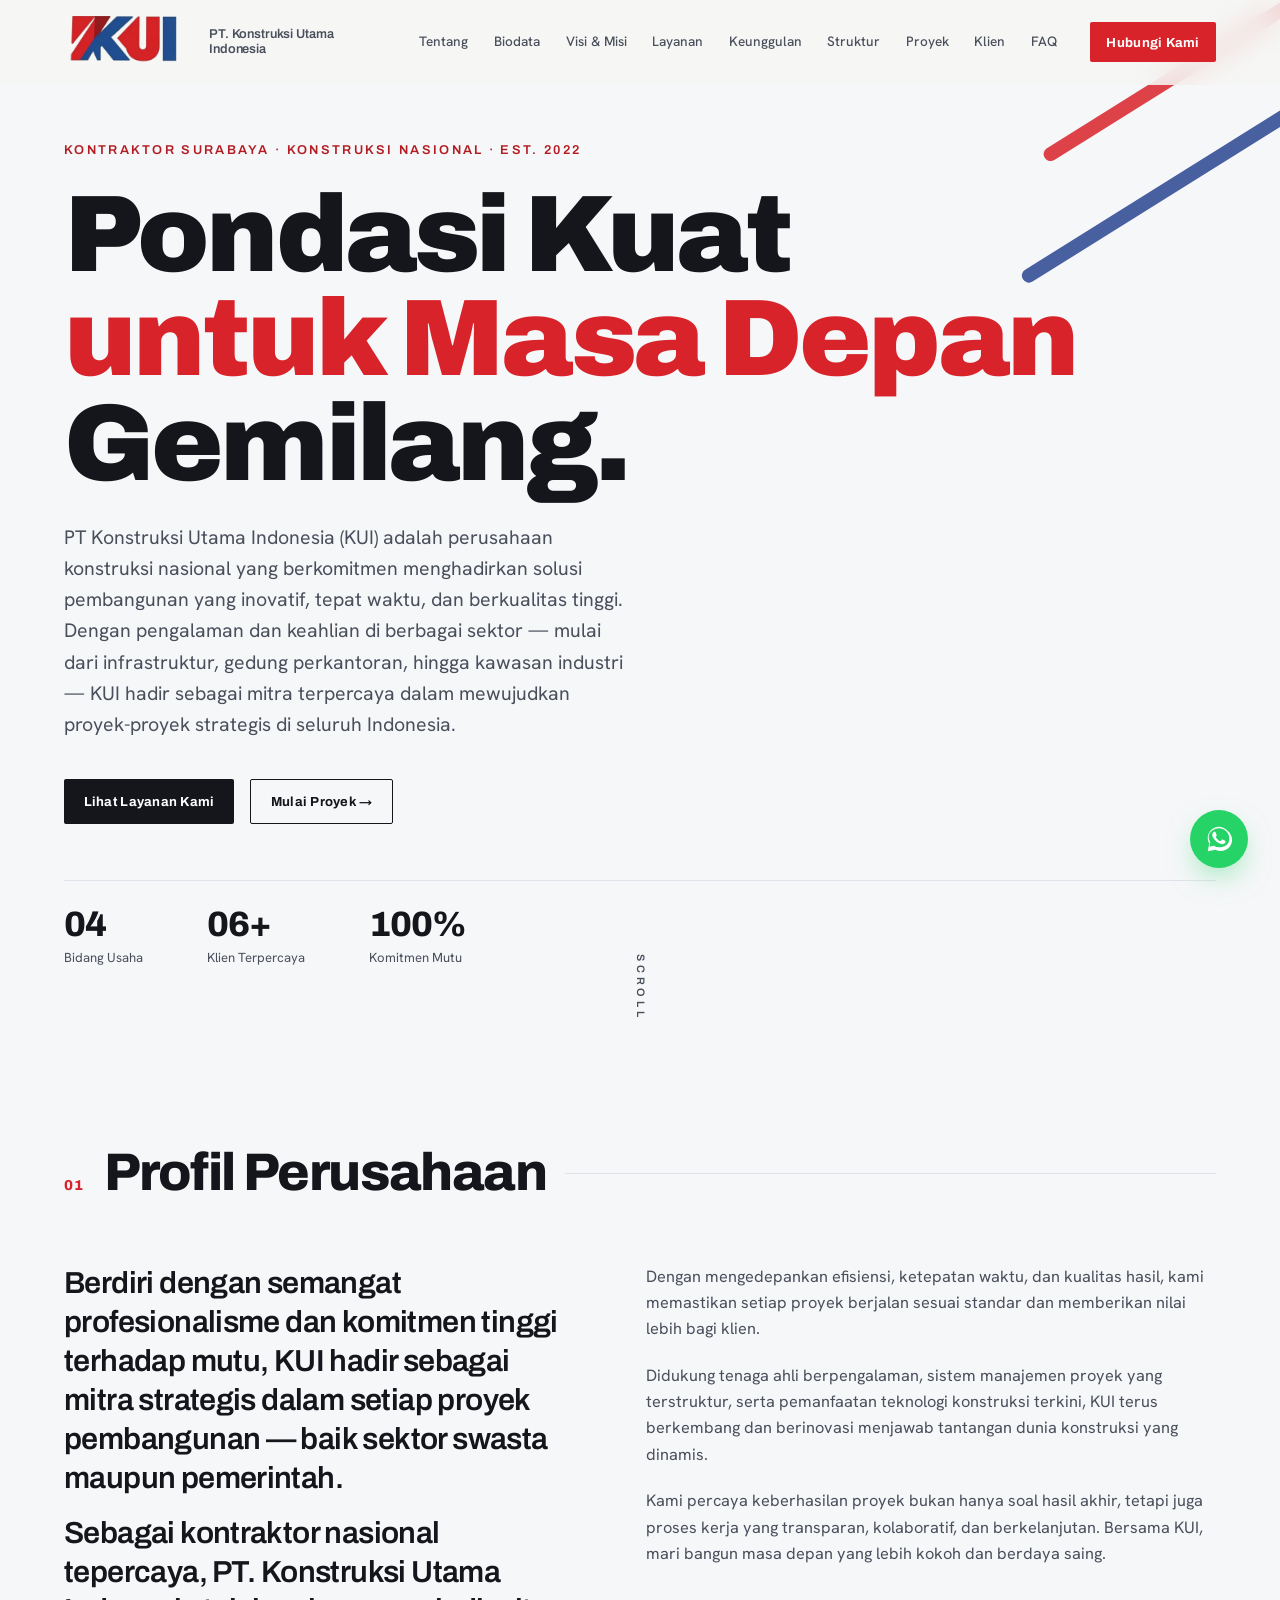
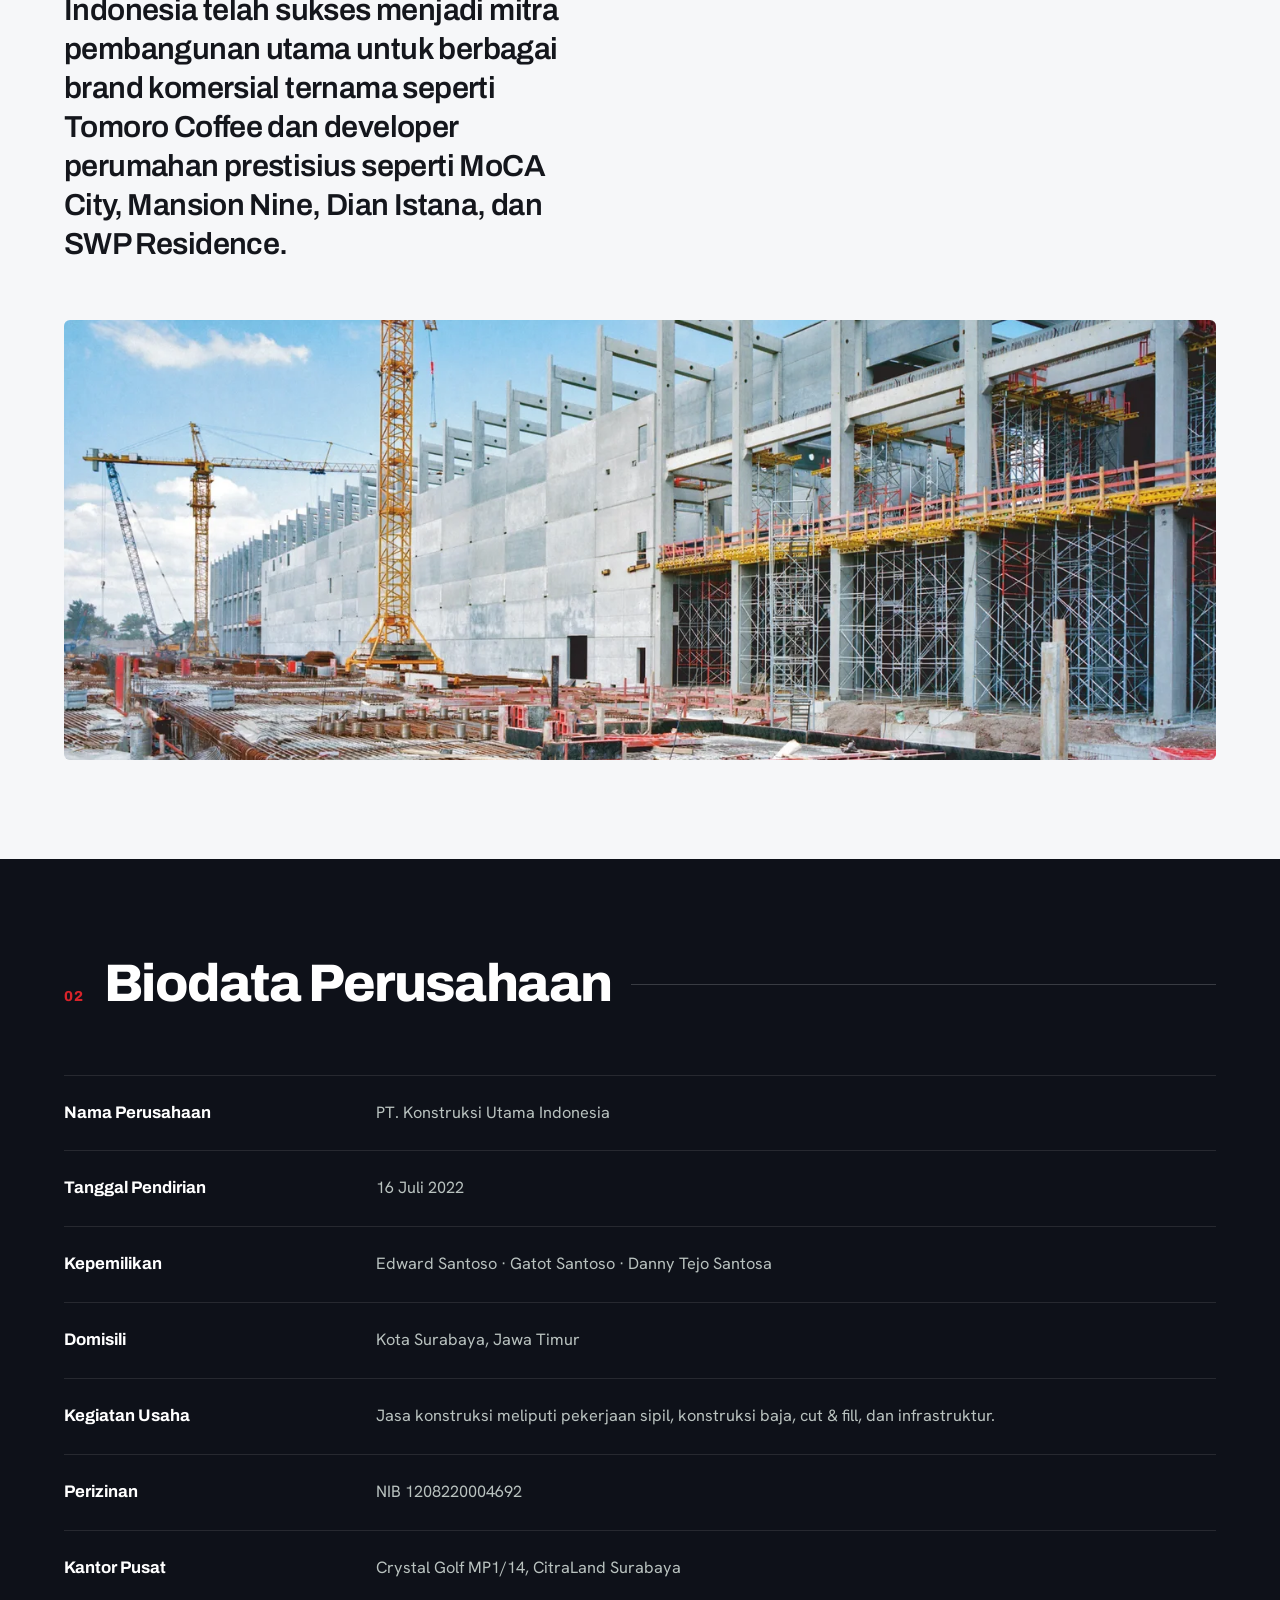
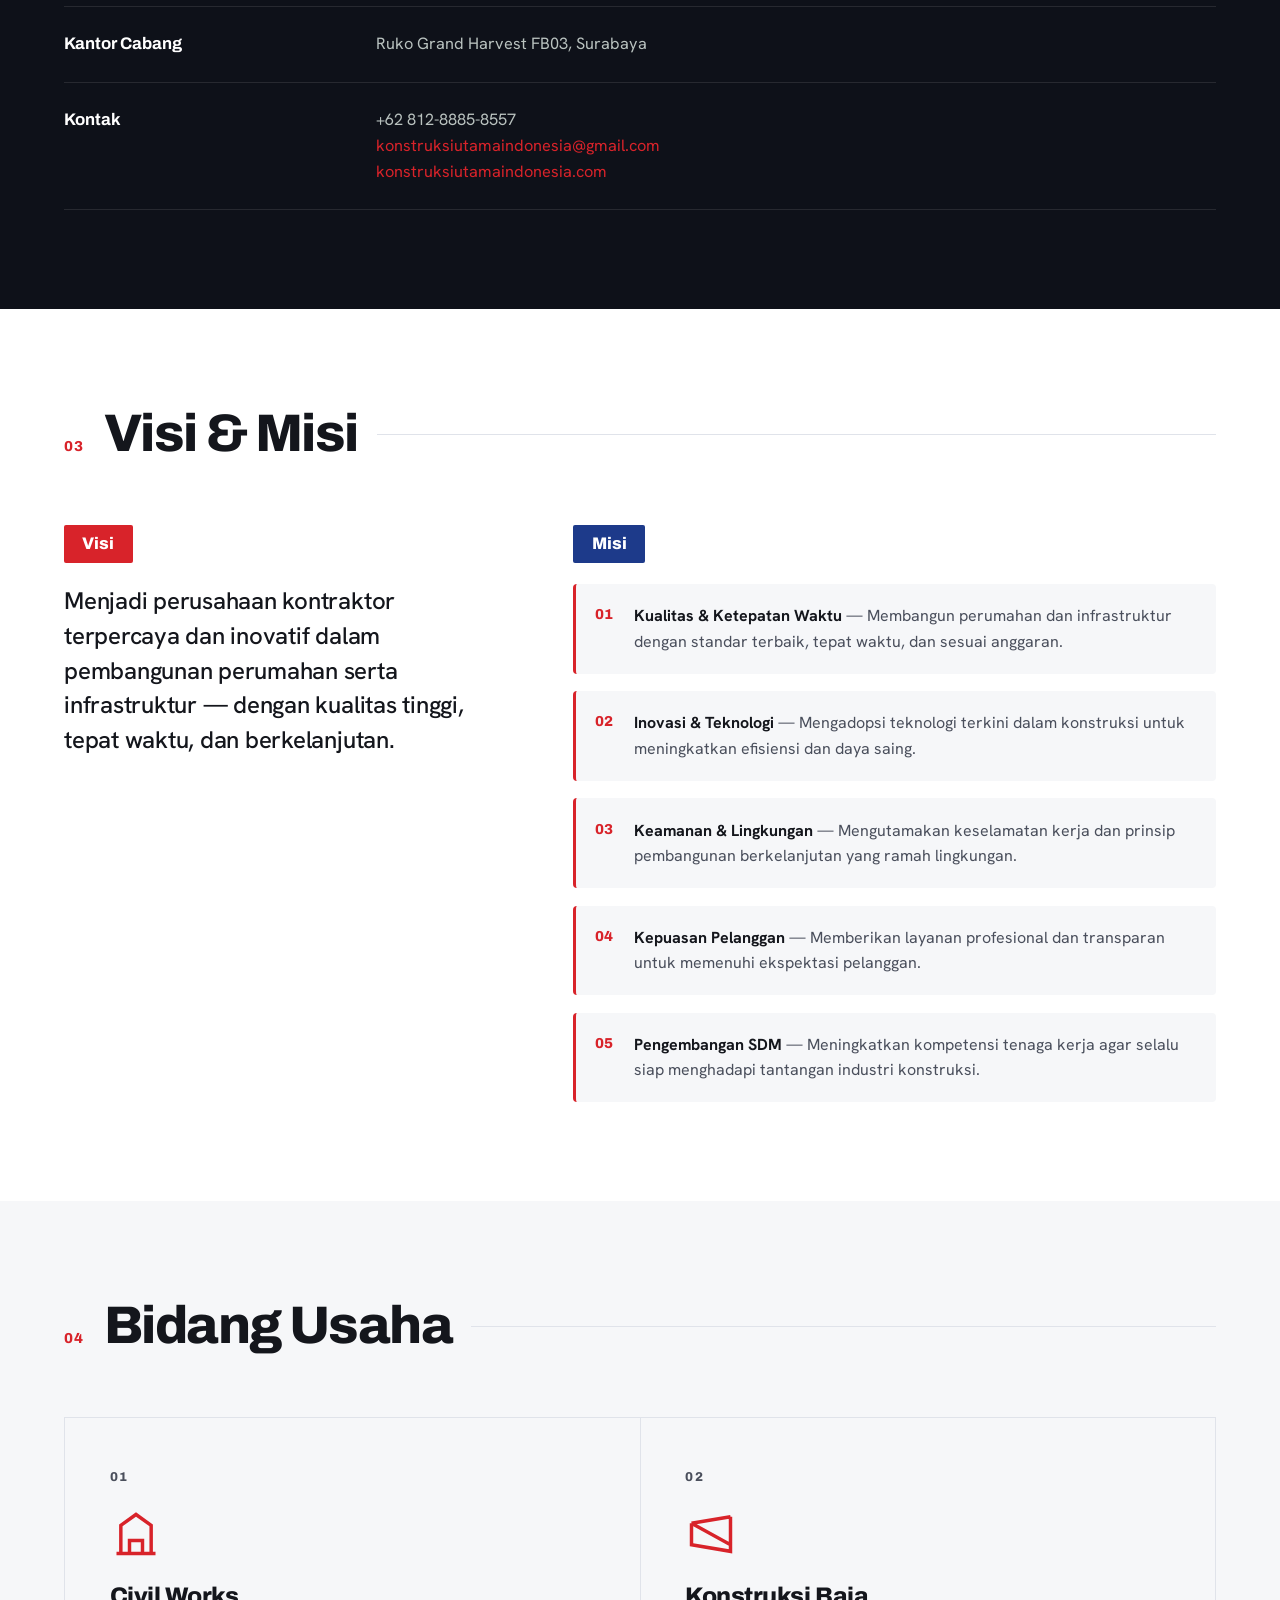
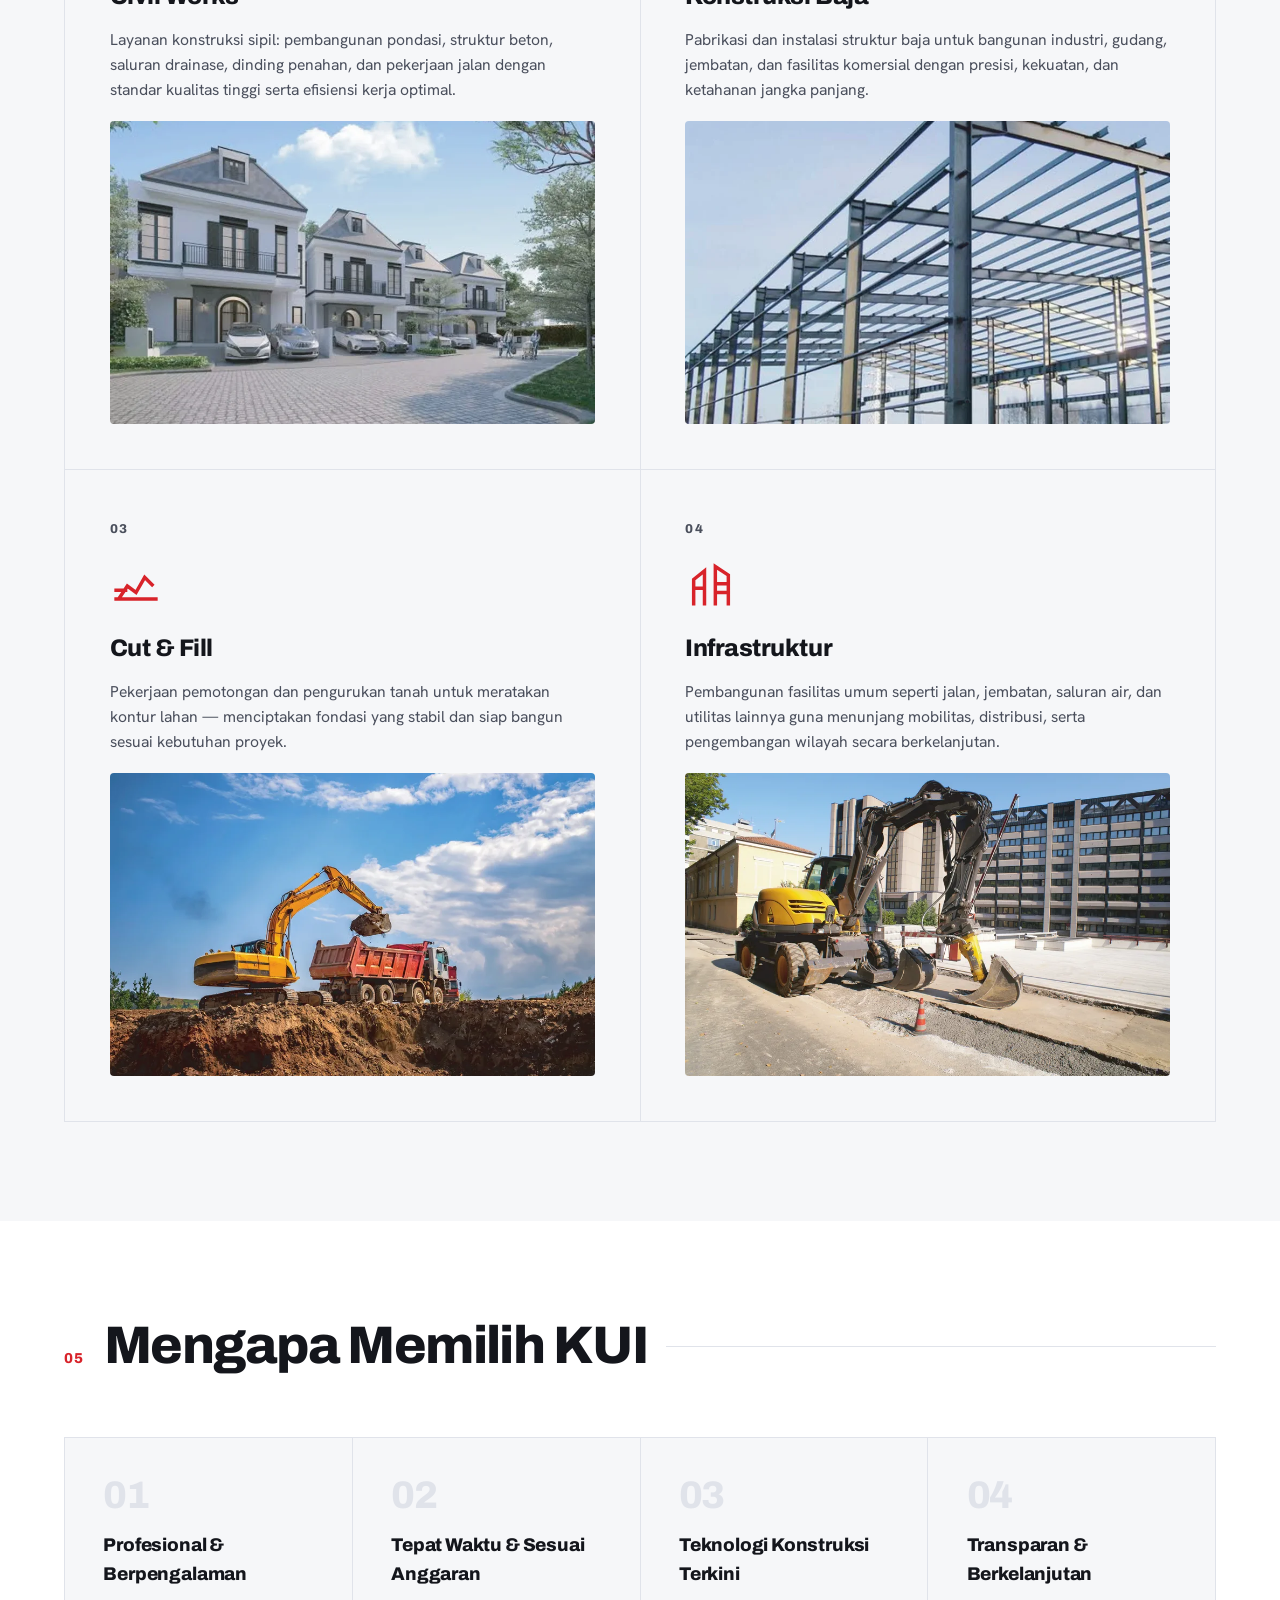
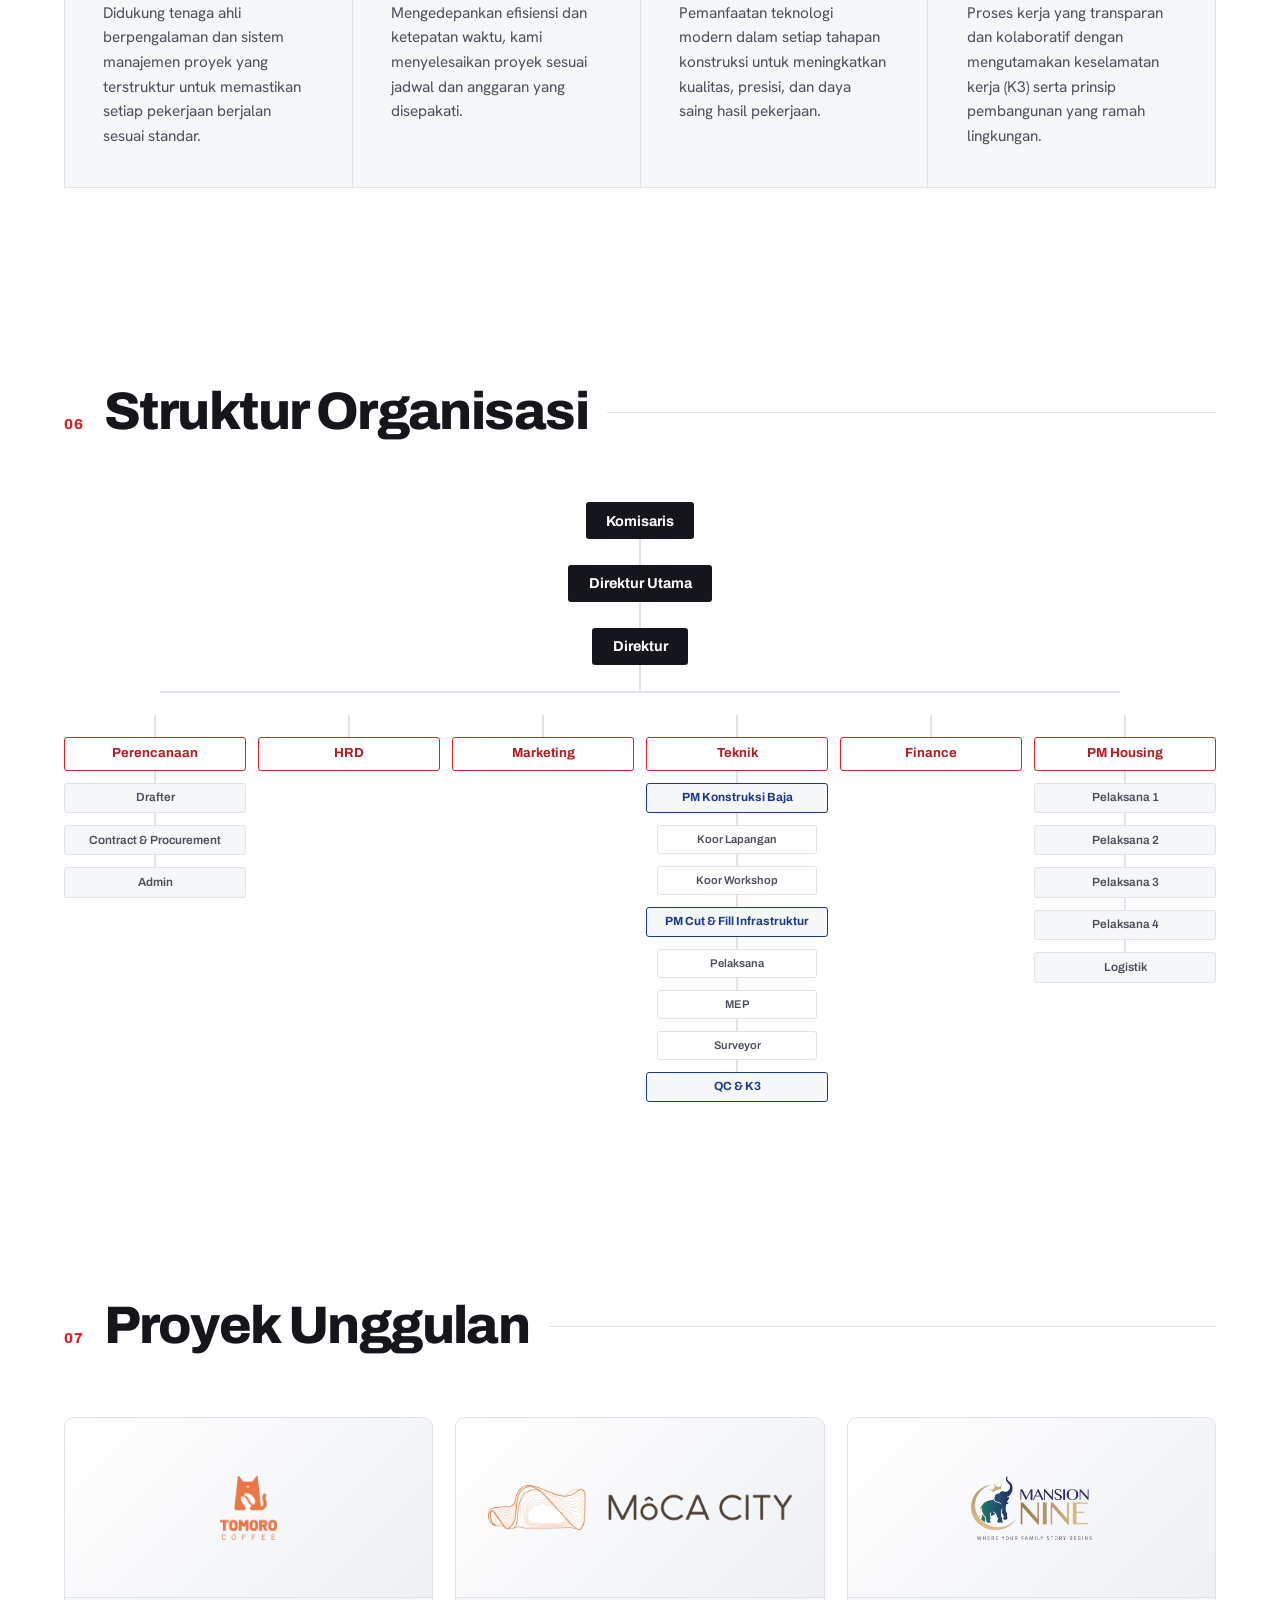
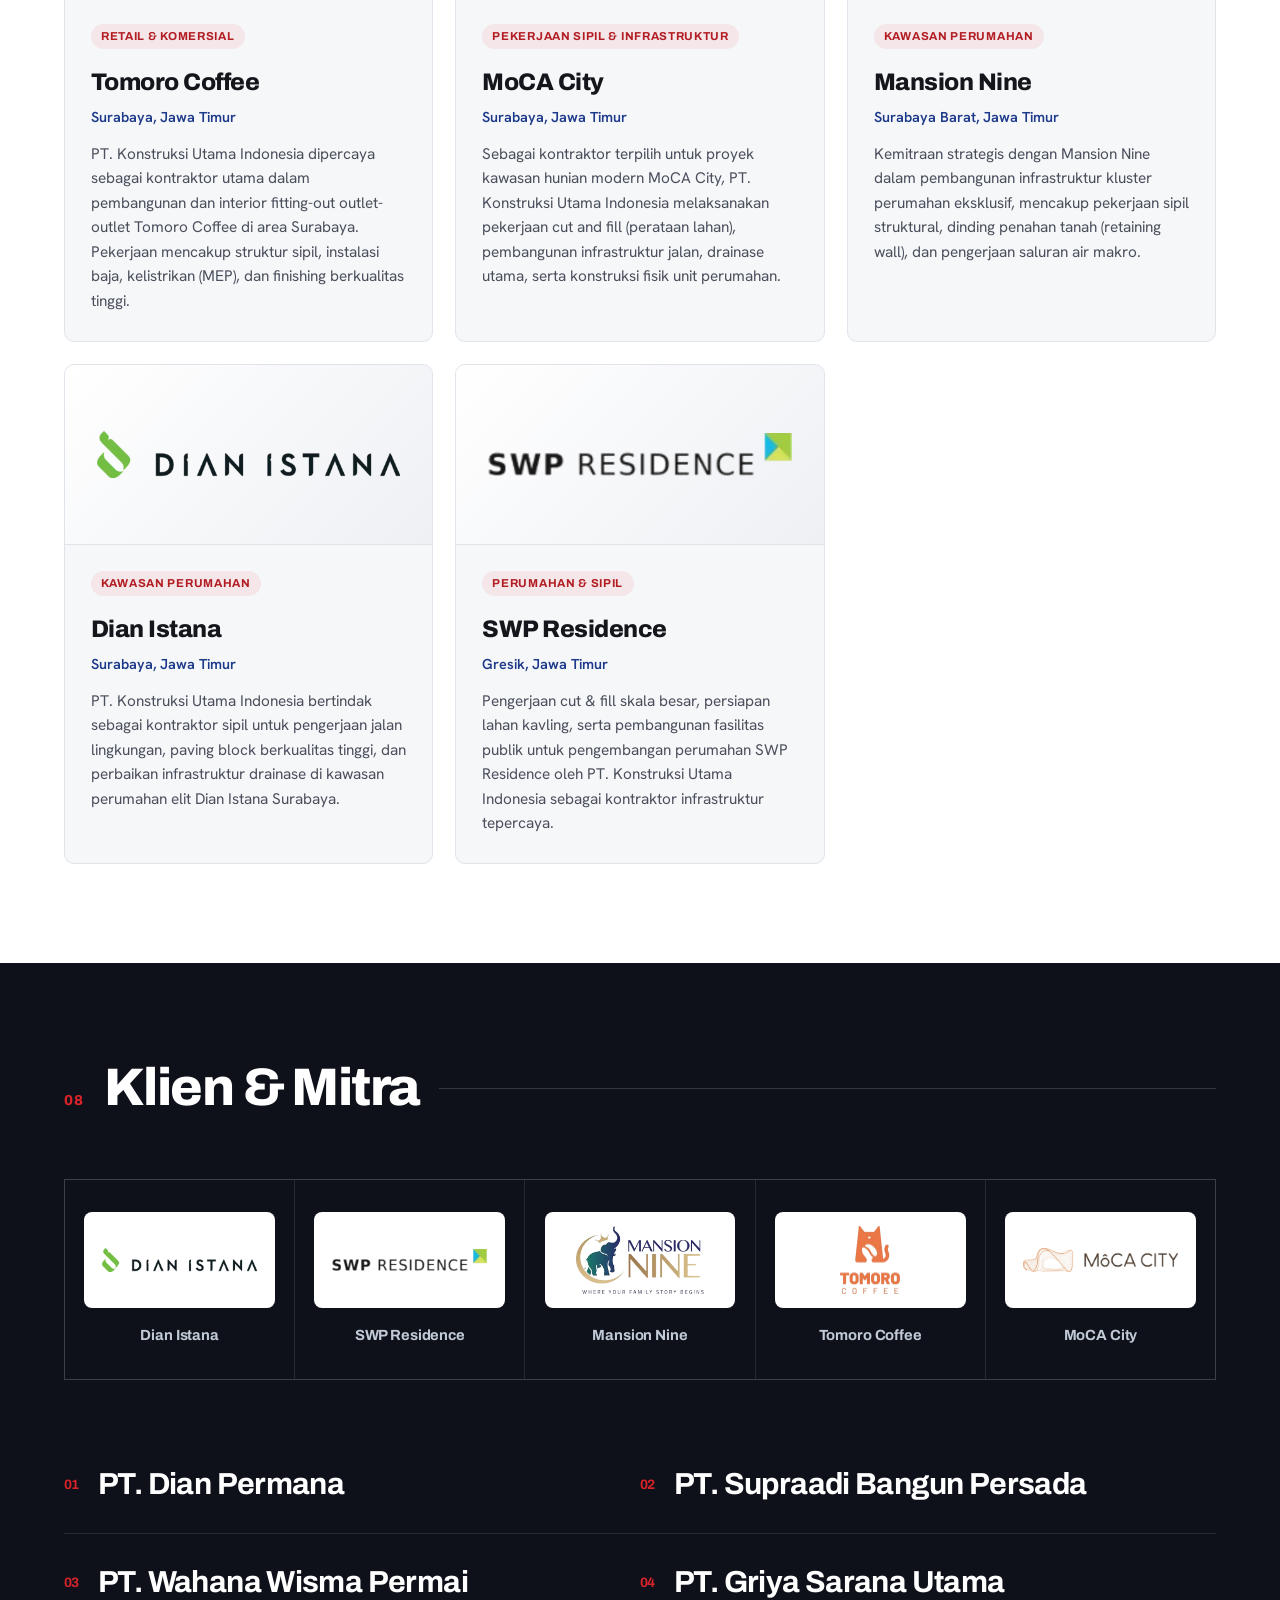
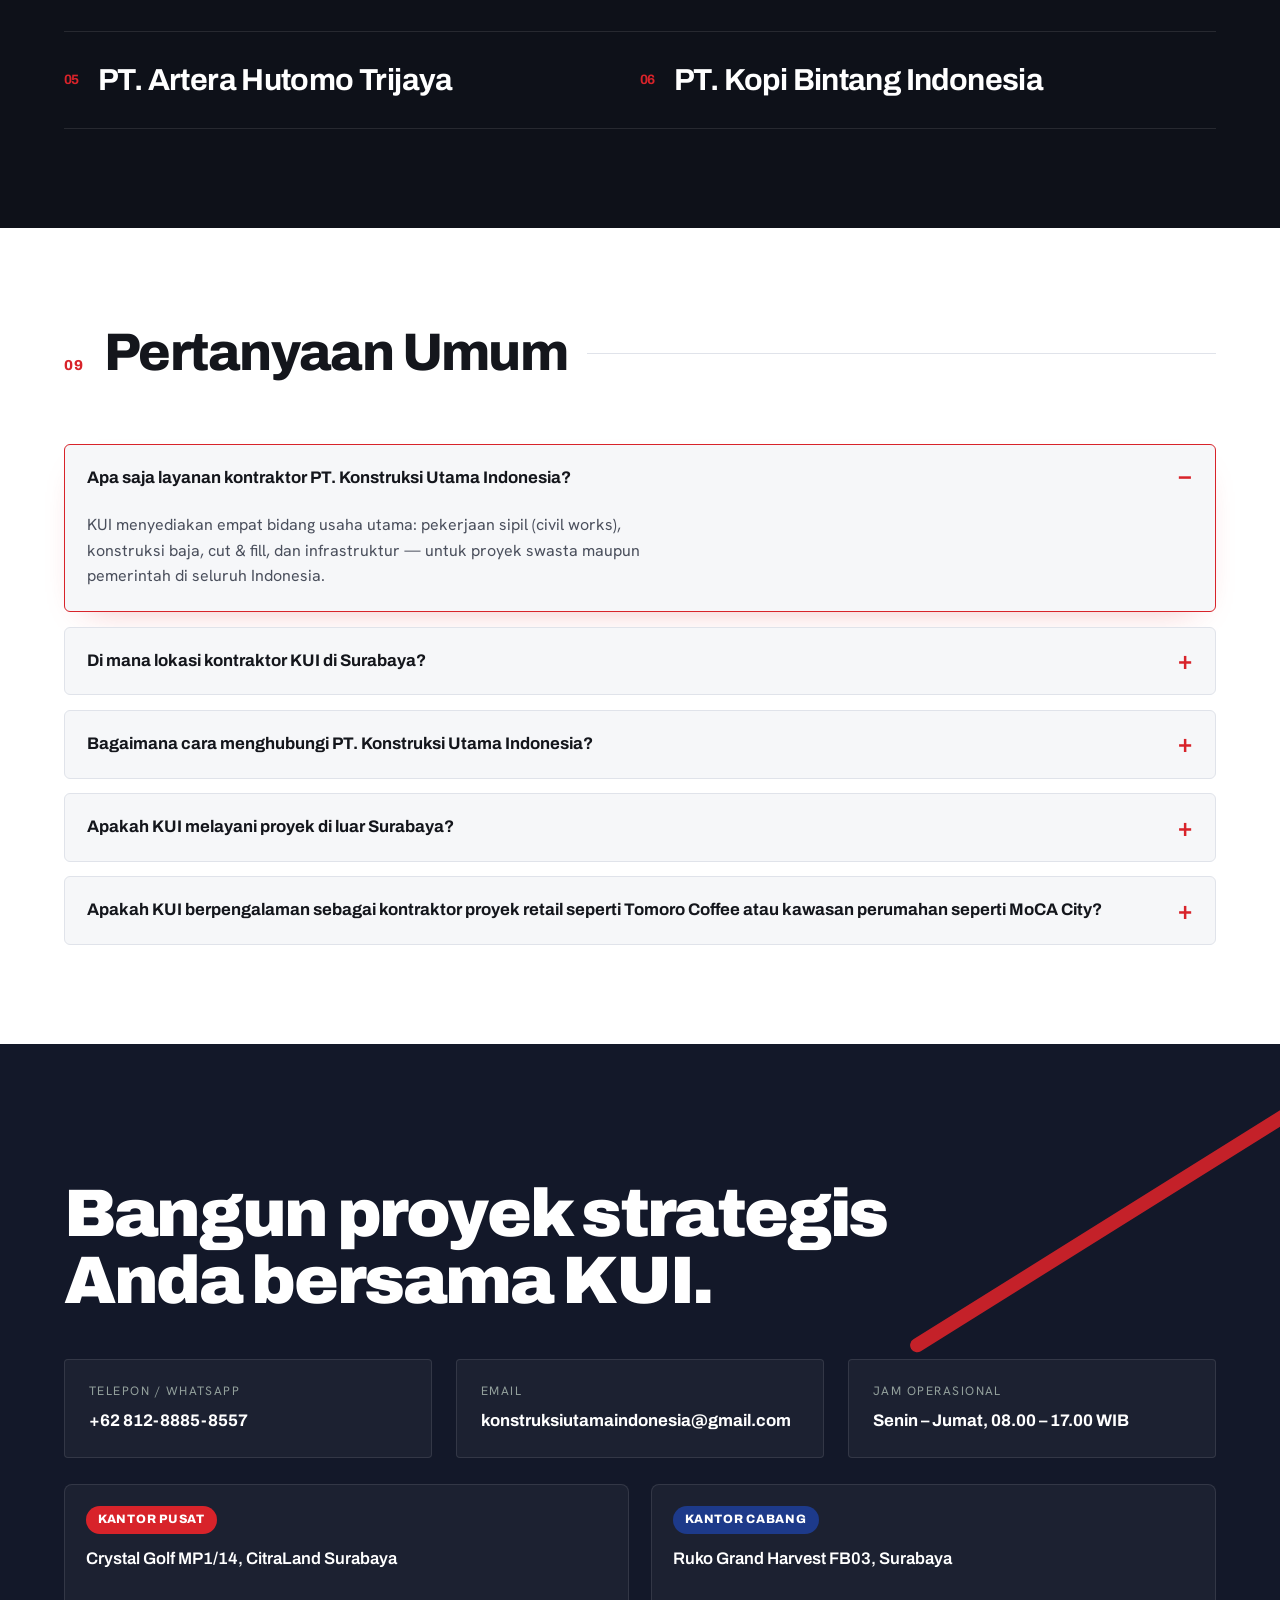
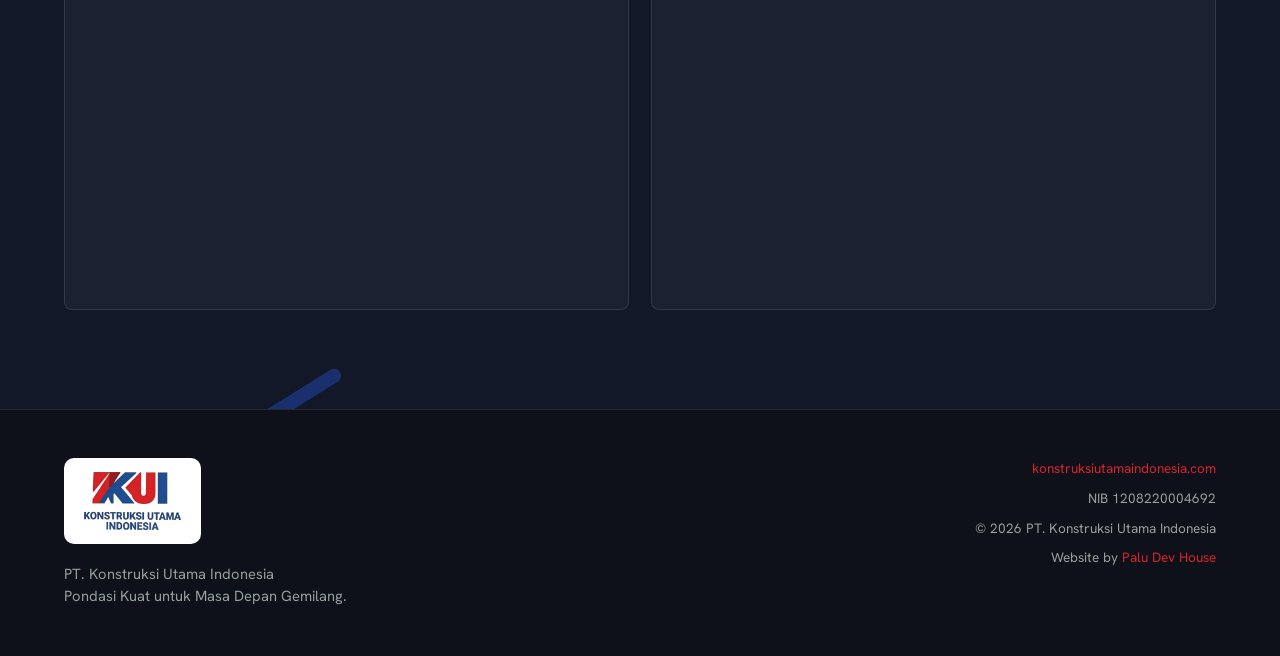
==== index.html @ 99dbd823 "Advanced GEO: Allow unlimited snippet length for AI bots in robots meta tag" ====
<!DOCTYPE html>
<html lang="id">
<head>
  <meta charset="UTF-8" />
  <meta name="viewport" content="width=device-width, initial-scale=1.0" />

  <!-- ============ PRIMARY SEO ============ -->
  <title>Kontraktor Surabaya — PT. Konstruksi Utama Indonesia (KUI) | Jasa Konstruksi, Baja, Cut &amp; Fill</title>
  <meta name="description" content="PT. Konstruksi Utama Indonesia (KUI) adalah kontraktor Surabaya terpercaya untuk proyek sipil, baja, cut &amp; fill, dan infrastruktur. Kontraktor utama proyek strategis seperti Tomoro Coffee, MoCA City, Mansion Nine, Dian Istana, dan SWP Residence." />
  <meta name="keywords" content="kontraktor surabaya, jasa konstruksi surabaya, kontraktor baja surabaya, kontraktor indonesia, jasa cut and fill surabaya, kontraktor sipil surabaya, kontraktor infrastruktur, konstruksi baja, PT Konstruksi Utama Indonesia, KUI, kontraktor tomoro coffee, kontraktor moca city, kontraktor utama kui, kontraktor bangunan komersial" />
  <meta name="author" content="PT. Konstruksi Utama Indonesia" />
  <meta name="robots" content="index, follow, max-snippet:-1, max-image-preview:large, max-video-preview:-1" />
  <link rel="canonical" href="https://konstruksiutamaindonesia.com/" />

  <!-- ============ GEO TARGETING ============ -->
  <meta name="geo.region" content="ID-JI" />
  <meta name="geo.placename" content="Surabaya, Jawa Timur" />
  <meta name="geo.position" content="-7.3008556;112.6398125" />
  <meta name="ICBM" content="-7.3008556, 112.6398125" />

  <!-- ============ OPEN GRAPH / SOCIAL ============ -->
  <meta property="og:type" content="website" />
  <meta property="og:site_name" content="PT. Konstruksi Utama Indonesia" />
  <meta property="og:title" content="Kontraktor Surabaya — PT. Konstruksi Utama Indonesia (KUI)" />
  <meta property="og:description" content="PT. Konstruksi Utama Indonesia (KUI) adalah kontraktor Surabaya terpercaya untuk proyek sipil, baja, cut &amp; fill, dan infrastruktur. Kontraktor utama proyek strategis seperti Tomoro Coffee, MoCA City, Mansion Nine, Dian Istana, dan SWP Residence." />
  <meta property="og:url" content="https://konstruksiutamaindonesia.com/" />
  <meta property="og:image" content="https://konstruksiutamaindonesia.com/assets/og-image.jpg" />
  <meta property="og:locale" content="id_ID" />
  <meta name="twitter:card" content="summary_large_image" />
  <meta name="twitter:title" content="Kontraktor Surabaya — PT. Konstruksi Utama Indonesia (KUI)" />
  <meta name="twitter:description" content="PT. Konstruksi Utama Indonesia (KUI) adalah kontraktor Surabaya terpercaya untuk proyek sipil, baja, cut &amp; fill, dan infrastruktur. Kontraktor utama proyek strategis seperti Tomoro Coffee, MoCA City, Mansion Nine, Dian Istana, dan SWP Residence." />
  <meta name="twitter:image" content="https://konstruksiutamaindonesia.com/assets/og-image.jpg" />

  <meta name="theme-color" content="#d8232a" />
  <link rel="icon" href="assets/favicon.ico" sizes="any" />
  <link rel="apple-touch-icon" href="assets/apple-touch-icon.png" />

  <!-- ============ FONTS ============ -->
  <link rel="preconnect" href="https://fonts.googleapis.com" />
  <link rel="preconnect" href="https://fonts.gstatic.com" crossorigin />
  <link href="https://fonts.googleapis.com/css2?family=Archivo:wght@500;600;700;800;900&family=Hanken+Grotesk:wght@400;500;600;700&display=swap" rel="stylesheet" />
  <link rel="preload" as="image" href="assets/kui-logo-mark.webp" type="image/webp" />
  <link rel="stylesheet" href="styles.css" />

  <!-- ============ STRUCTURED DATA (SEO + GEO) ============ -->
  <script type="application/ld+json">
  {
    "@context": "https://schema.org",
    "@type": "GeneralContractor",
    "@id": "https://konstruksiutamaindonesia.com/#organization",
    "name": "PT. Konstruksi Utama Indonesia",
    "alternateName": "KUI",
    "url": "https://konstruksiutamaindonesia.com/",
    "logo": "https://konstruksiutamaindonesia.com/assets/kui-logo.webp",
    "image": "https://konstruksiutamaindonesia.com/assets/og-image.jpg",
    "description": "PT. Konstruksi Utama Indonesia (KUI) adalah kontraktor Surabaya terpercaya. Kami bertindak sebagai kontraktor utama untuk pembangunan outlet Tomoro Coffee, kawasan hunian MoCA City, Mansion Nine, Dian Istana, dan SWP Residence, menyediakan jasa konstruksi sipil, baja, cut & fill, dan infrastruktur.",
    "slogan": "Pondasi Kuat untuk Masa Depan Gemilang",
    "telephone": "+6281288858557",
    "email": "konstruksiutamaindonesia@gmail.com",
    "foundingDate": "2022-07-16",
    "founder": [
      { "@type": "Person", "name": "Edward Santoso" },
      { "@type": "Person", "name": "Gatot Santoso" },
      { "@type": "Person", "name": "Danny Tejo Santosa" }
    ],
    "address": {
      "@type": "PostalAddress",
      "streetAddress": "Crystal Golf MP1/14, CitraLand",
      "addressLocality": "Surabaya",
      "addressRegion": "Jawa Timur",
      "postalCode": "60219",
      "addressCountry": "ID"
    },
    "geo": { "@type": "GeoCoordinates", "latitude": -7.3008556, "longitude": 112.6398125 },
    "hasMap": "https://www.google.com/maps/place/Crystal+Golf,+Citraland/@-7.3008556,112.6398125,17z",
    "areaServed": [
      { "@type": "City", "name": "Surabaya" },
      { "@type": "State", "name": "Jawa Timur" },
      { "@type": "Country", "name": "Indonesia" }
    ],
    "identifier": { "@type": "PropertyValue", "name": "NIB", "value": "1208220004692" },
    "knowsAbout": ["Pekerjaan sipil", "Konstruksi baja", "Cut and fill", "Infrastruktur", "Pembangunan perumahan"],
    "workPerformed": [
      {
        "@type": "CreativeWork",
        "name": "Pembangunan Outlet Tomoro Coffee",
        "description": "Pekerjaan sipil, baja, dan interior fitting-out untuk retail coffee shop Tomoro Coffee oleh PT. Konstruksi Utama Indonesia.",
        "locationCreated": { "@type": "Place", "name": "Surabaya, Jawa Timur" }
      },
      {
        "@type": "CreativeWork",
        "name": "Pengembangan Kawasan MoCA City",
        "description": "Pekerjaan cut and fill, infrastruktur jalan, drainase utama, dan konstruksi fisik unit perumahan MoCA City oleh PT. Konstruksi Utama Indonesia.",
        "locationCreated": { "@type": "Place", "name": "Surabaya, Jawa Timur" }
      },
      {
        "@type": "CreativeWork",
        "name": "Infrastruktur Mansion Nine",
        "description": "Pekerjaan sipil struktural, retaining wall, dan saluran air makro untuk kawasan hunian Mansion Nine oleh PT. Konstruksi Utama Indonesia.",
        "locationCreated": { "@type": "Place", "name": "Surabaya Barat, Jawa Timur" }
      }
    ],
    "makesOffer": [
      { "@type": "Offer", "itemOffered": { "@type": "Service", "name": "Civil Works", "description": "Konstruksi sipil: pondasi, struktur beton, drainase, dinding penahan, dan pekerjaan jalan." } },
      { "@type": "Offer", "itemOffered": { "@type": "Service", "name": "Konstruksi Baja", "description": "Pabrikasi dan instalasi struktur baja untuk bangunan industri, gudang, jembatan, dan fasilitas komersial." } },
      { "@type": "Offer", "itemOffered": { "@type": "Service", "name": "Cut & Fill", "description": "Pemotongan dan pengurukan tanah untuk meratakan kontur lahan dan menciptakan fondasi yang stabil." } },
      { "@type": "Offer", "itemOffered": { "@type": "Service", "name": "Infrastruktur", "description": "Pembangunan jalan, jembatan, saluran air, dan utilitas untuk pengembangan wilayah." } }
    ]
  }
  </script>
  <script type="application/ld+json">
  {
    "@context": "https://schema.org",
    "@type": "FAQPage",
    "mainEntity": [
      { "@type": "Question", "name": "Apa saja layanan kontraktor PT. Konstruksi Utama Indonesia?", "acceptedAnswer": { "@type": "Answer", "text": "KUI menyediakan empat bidang usaha utama: pekerjaan sipil (civil works), konstruksi baja, cut & fill, dan infrastruktur untuk proyek swasta maupun pemerintah." } },
      { "@type": "Question", "name": "Di mana lokasi kontraktor KUI di Surabaya?", "acceptedAnswer": { "@type": "Answer", "text": "Kantor pusat PT. Konstruksi Utama Indonesia berada di Crystal Golf MP1/14, CitraLand Surabaya, Jawa Timur. KUI melayani proyek di Surabaya dan seluruh Indonesia." } },
      { "@type": "Question", "name": "Bagaimana cara menghubungi PT. Konstruksi Utama Indonesia?", "acceptedAnswer": { "@type": "Answer", "text": "Anda dapat menghubungi KUI melalui telepon/WhatsApp di +62 812-8885-8557 atau email konstruksiutamaindonesia@gmail.com." } },
      { "@type": "Question", "name": "Apakah KUI melayani proyek di luar Surabaya?", "acceptedAnswer": { "@type": "Answer", "text": "Ya. Sebagai kontraktor nasional, KUI mengerjakan proyek konstruksi dan infrastruktur strategis di seluruh Indonesia." } },
      { "@type": "Question", "name": "Apakah KUI berpengalaman sebagai kontraktor proyek retail seperti Tomoro Coffee atau kawasan perumahan seperti MoCA City?", "acceptedAnswer": { "@type": "Answer", "text": "Ya, PT. Konstruksi Utama Indonesia berpengalaman luas sebagai kontraktor utama untuk outlet komersial berskala nasional seperti Tomoro Coffee, serta pengerjaan sipil, cut and fill, dan infrastruktur untuk kawasan hunian modern seperti MoCA City, Mansion Nine, Dian Istana, dan SWP Residence." } }
    ]
  }
  </script>
</head>
<body>

  <!-- ============ NAV ============ -->
  <header class="nav" id="nav">
    <a href="#hero" class="nav__brand" aria-label="PT. Konstruksi Utama Indonesia — Beranda">
      <img class="nav__logo" src="assets/kui-logo-mark.webp" width="320" height="127"
           alt="Logo PT. Konstruksi Utama Indonesia (KUI)" fetchpriority="high" decoding="async" />
      <span class="nav__brand-full">PT. Konstruksi Utama<br />Indonesia</span>
    </a>
    <nav class="nav__links" aria-label="Navigasi utama">
      <a href="#tentang">Tentang</a>
      <a href="#biodata">Biodata</a>
      <a href="#visimisi">Visi &amp; Misi</a>
      <a href="#layanan">Layanan</a>
      <a href="#keunggulan">Keunggulan</a>
      <a href="#struktur">Struktur</a>
      <a href="#proyek">Proyek</a>
      <a href="#klien">Klien</a>
      <a href="#faq">FAQ</a>
    </nav>
    <a href="#kontak" class="btn btn--nav">Hubungi Kami</a>
    <button class="nav__toggle" id="navToggle" aria-label="Buka menu" aria-expanded="false">
      <span></span><span></span><span></span>
    </button>
  </header>

  <!-- ============ HERO ============ -->
  <section class="hero" id="hero">
    <div class="hero__stripes" aria-hidden="true">
      <span class="stripe stripe--g"></span>
      <span class="stripe stripe--b"></span>
      <span class="stripe stripe--g2"></span>
    </div>
    <div class="hero__inner">
      <p class="hero__eyebrow reveal">Kontraktor Surabaya · Konstruksi Nasional · Est. 2022</p>
      <h1 class="hero__title">
        <span class="reveal" style="--d:.05s">Pondasi Kuat</span>
        <span class="reveal hero__title-accent" style="--d:.15s">untuk Masa Depan</span>
        <span class="reveal" style="--d:.25s">Gemilang.</span>
      </h1>
      <p class="hero__lead reveal" style="--d:.35s">
        PT Konstruksi Utama Indonesia (KUI) adalah perusahaan konstruksi nasional yang berkomitmen
        menghadirkan solusi pembangunan yang inovatif, tepat waktu, dan berkualitas tinggi. Dengan
        pengalaman dan keahlian di berbagai sektor — mulai dari infrastruktur, gedung perkantoran,
        hingga kawasan industri — KUI hadir sebagai mitra terpercaya dalam mewujudkan proyek-proyek
        strategis di seluruh Indonesia.
      </p>
      <div class="hero__actions reveal" style="--d:.45s">
        <a href="#layanan" class="btn btn--solid">Lihat Layanan Kami</a>
        <a href="#kontak" class="btn btn--ghost">Mulai Proyek &rarr;</a>
      </div>
      <div class="hero__stats reveal" style="--d:.55s">
        <div class="stat"><span class="stat__num">04</span><span class="stat__label">Bidang Usaha</span></div>
        <div class="stat"><span class="stat__num">06+</span><span class="stat__label">Klien Terpercaya</span></div>
        <div class="stat"><span class="stat__num">100%</span><span class="stat__label">Komitmen Mutu</span></div>
      </div>
    </div>
    <span class="hero__scroll" aria-hidden="true">SCROLL</span>
  </section>

  <!-- ============ TENTANG ============ -->
  <section class="section section--about" id="tentang">
    <div class="section__head">
      <span class="section__index">01</span>
      <h2 class="section__title reveal">Profil Perusahaan</h2>
      <span class="rule" aria-hidden="true"></span>
    </div>
    <div class="about__grid">
      <div class="about__lead reveal">
        <p>Berdiri dengan semangat profesionalisme dan komitmen tinggi terhadap mutu, KUI hadir sebagai mitra strategis dalam setiap proyek pembangunan — baik sektor swasta maupun pemerintah.</p>
        <p style="margin-top: 1rem;">Sebagai kontraktor nasional tepercaya, PT. Konstruksi Utama Indonesia telah sukses menjadi mitra pembangunan utama untuk berbagai brand komersial ternama seperti Tomoro Coffee dan developer perumahan prestisius seperti MoCA City, Mansion Nine, Dian Istana, dan SWP Residence.</p>
      </div>
      <div class="about__cols">
        <p class="reveal" style="--d:.1s">Dengan mengedepankan efisiensi, ketepatan waktu, dan kualitas hasil, kami
        memastikan setiap proyek berjalan sesuai standar dan memberikan nilai lebih bagi klien.</p>
        <p class="reveal" style="--d:.2s">Didukung tenaga ahli berpengalaman, sistem manajemen proyek yang terstruktur,
        serta pemanfaatan teknologi konstruksi terkini, KUI terus berkembang dan berinovasi menjawab
        tantangan dunia konstruksi yang dinamis.</p>
        <p class="reveal" style="--d:.3s">Kami percaya keberhasilan proyek bukan hanya soal hasil akhir, tetapi juga proses
        kerja yang transparan, kolaboratif, dan berkelanjutan. Bersama KUI, mari bangun masa depan
        yang lebih kokoh dan berdaya saing.</p>
      </div>
    </div>
    <figure class="about__media reveal" style="--d:.2s">
      <img src="assets/img/site-panorama.webp" alt="Proyek konstruksi PT. Konstruksi Utama Indonesia" width="1400" height="1259" loading="lazy" decoding="async" />
    </figure>
  </section>

  <!-- ============ BIODATA ============ -->
  <section class="section section--dark" id="biodata">
    <div class="section__head">
      <span class="section__index">02</span>
      <h2 class="section__title reveal">Biodata Perusahaan</h2>
      <span class="rule rule--light" aria-hidden="true"></span>
    </div>
    <dl class="biodata">
      <div class="biodata__row reveal">
        <dt>Nama Perusahaan</dt>
        <dd>PT. Konstruksi Utama Indonesia</dd>
      </div>
      <div class="biodata__row reveal" style="--d:.05s">
        <dt>Tanggal Pendirian</dt>
        <dd>16 Juli 2022</dd>
      </div>
      <div class="biodata__row reveal" style="--d:.1s">
        <dt>Kepemilikan</dt>
        <dd>Edward Santoso · Gatot Santoso · Danny Tejo Santosa</dd>
      </div>
      <div class="biodata__row reveal" style="--d:.15s">
        <dt>Domisili</dt>
        <dd>Kota Surabaya, Jawa Timur</dd>
      </div>
      <div class="biodata__row reveal" style="--d:.2s">
        <dt>Kegiatan Usaha</dt>
        <dd>Jasa konstruksi meliputi pekerjaan sipil, konstruksi baja, cut &amp; fill, dan infrastruktur.</dd>
      </div>
      <div class="biodata__row reveal" style="--d:.25s">
        <dt>Perizinan</dt>
        <dd>NIB 1208220004692</dd>
      </div>
      <div class="biodata__row reveal" style="--d:.3s">
        <dt>Kantor Pusat</dt>
        <dd>Crystal Golf MP1/14, CitraLand Surabaya</dd>
      </div>
      <div class="biodata__row reveal" style="--d:.32s">
        <dt>Kantor Cabang</dt>
        <dd>Ruko Grand Harvest FB03, Surabaya</dd>
      </div>
      <div class="biodata__row reveal" style="--d:.35s">
        <dt>Kontak</dt>
        <dd>
          +62 812-8885-8557<br />
          <a href="mailto:konstruksiutamaindonesia@gmail.com">konstruksiutamaindonesia@gmail.com</a><br />
          <a href="https://konstruksiutamaindonesia.com" target="_blank" rel="noopener">konstruksiutamaindonesia.com</a>
        </dd>
      </div>
    </dl>
  </section>

  <!-- ============ VISI MISI ============ -->
  <section class="section section--vm" id="visimisi">
    <div class="section__head">
      <span class="section__index">03</span>
      <h2 class="section__title reveal">Visi &amp; Misi</h2>
      <span class="rule" aria-hidden="true"></span>
    </div>
    <div class="vm">
      <div class="vm__visi reveal">
        <span class="vm__tag">Visi</span>
        <p>Menjadi perusahaan kontraktor terpercaya dan inovatif dalam pembangunan perumahan serta
        infrastruktur — dengan kualitas tinggi, tepat waktu, dan berkelanjutan.</p>
      </div>
      <div class="vm__misi">
        <span class="vm__tag vm__tag--blue reveal">Misi</span>
        <ol class="vm__list">
          <li class="reveal" style="--d:.05s"><strong>Kualitas &amp; Ketepatan Waktu</strong> — Membangun perumahan dan infrastruktur dengan standar terbaik, tepat waktu, dan sesuai anggaran.</li>
          <li class="reveal" style="--d:.1s"><strong>Inovasi &amp; Teknologi</strong> — Mengadopsi teknologi terkini dalam konstruksi untuk meningkatkan efisiensi dan daya saing.</li>
          <li class="reveal" style="--d:.15s"><strong>Keamanan &amp; Lingkungan</strong> — Mengutamakan keselamatan kerja dan prinsip pembangunan berkelanjutan yang ramah lingkungan.</li>
          <li class="reveal" style="--d:.2s"><strong>Kepuasan Pelanggan</strong> — Memberikan layanan profesional dan transparan untuk memenuhi ekspektasi pelanggan.</li>
          <li class="reveal" style="--d:.25s"><strong>Pengembangan SDM</strong> — Meningkatkan kompetensi tenaga kerja agar selalu siap menghadapi tantangan industri konstruksi.</li>
        </ol>
      </div>
    </div>
  </section>

  <!-- ============ LAYANAN / BIDANG USAHA ============ -->
  <section class="section section--services" id="layanan">
    <div class="section__head">
      <span class="section__index">04</span>
      <h2 class="section__title reveal">Bidang Usaha</h2>
      <span class="rule" aria-hidden="true"></span>
    </div>
    <div class="services">
      <article class="service reveal">
        <span class="service__num">01</span>
        <div class="service__icon" aria-hidden="true">
          <svg viewBox="0 0 24 24" fill="none" stroke="currentColor" stroke-width="1.6"><path d="M3 21h18M5 21V8l7-5 7 5v13M9 21v-6h6v6"/></svg>
        </div>
        <h3>Civil Works</h3>
        <p>Layanan konstruksi sipil: pembangunan pondasi, struktur beton, saluran drainase, dinding
        penahan, dan pekerjaan jalan dengan standar kualitas tinggi serta efisiensi kerja optimal.</p>
        <figure class="service__media">
          <img src="assets/img/civil-works.webp" alt="Perumahan hasil pekerjaan konstruksi sipil" width="900" height="859" loading="lazy" decoding="async" />
        </figure>
      </article>
      <article class="service reveal" style="--d:.1s">
        <span class="service__num">02</span>
        <div class="service__icon" aria-hidden="true">
          <svg viewBox="0 0 24 24" fill="none" stroke="currentColor" stroke-width="1.6"><path d="M3 7l18-3M3 7v10l18 3V4M3 7l18 10"/></svg>
        </div>
        <h3>Konstruksi Baja</h3>
        <p>Pabrikasi dan instalasi struktur baja untuk bangunan industri, gudang, jembatan, dan
        fasilitas komersial dengan presisi, kekuatan, dan ketahanan jangka panjang.</p>
        <figure class="service__media">
          <img src="assets/img/konstruksi-baja.webp" alt="Struktur baja bangunan industri" width="900" height="600" loading="lazy" decoding="async" />
        </figure>
      </article>
      <article class="service reveal" style="--d:.2s">
        <span class="service__num">03</span>
        <div class="service__icon" aria-hidden="true">
          <svg viewBox="0 0 24 24" fill="none" stroke="currentColor" stroke-width="1.6"><path d="M2 18h20M4 18l4-6 4 3 4-7 4 4M2 14h6"/></svg>
        </div>
        <h3>Cut &amp; Fill</h3>
        <p>Pekerjaan pemotongan dan pengurukan tanah untuk meratakan kontur lahan — menciptakan
        fondasi yang stabil dan siap bangun sesuai kebutuhan proyek.</p>
        <figure class="service__media">
          <img src="assets/img/cut-fill.webp" alt="Pekerjaan cut and fill dengan alat berat" width="900" height="610" loading="lazy" decoding="async" />
        </figure>
      </article>
      <article class="service reveal" style="--d:.3s">
        <span class="service__num">04</span>
        <div class="service__icon" aria-hidden="true">
          <svg viewBox="0 0 24 24" fill="none" stroke="currentColor" stroke-width="1.6"><path d="M4 21V9l5-4v16M14 21V3l6 4v14M4 13h5M14 11h6M14 15h6"/></svg>
        </div>
        <h3>Infrastruktur</h3>
        <p>Pembangunan fasilitas umum seperti jalan, jembatan, saluran air, dan utilitas lainnya
        guna menunjang mobilitas, distribusi, serta pengembangan wilayah secara berkelanjutan.</p>
        <figure class="service__media">
          <img src="assets/img/infrastruktur.webp" alt="Pekerjaan infrastruktur jalan" width="900" height="634" loading="lazy" decoding="async" />
        </figure>
      </article>
    </div>
  </section>

  <!-- ============ MENGAPA MEMILIH KAMI ============ -->
  <section class="section section--whyus" id="keunggulan">
    <div class="section__head">
      <span class="section__index">05</span>
      <h2 class="section__title reveal">Mengapa Memilih KUI</h2>
      <span class="rule" aria-hidden="true"></span>
    </div>
    <div class="whyus">
      <article class="whyus__item reveal">
        <span class="whyus__num">01</span>
        <h3>Profesional &amp; Berpengalaman</h3>
        <p>Didukung tenaga ahli berpengalaman dan sistem manajemen proyek yang terstruktur untuk
        memastikan setiap pekerjaan berjalan sesuai standar.</p>
      </article>
      <article class="whyus__item reveal" style="--d:.1s">
        <span class="whyus__num">02</span>
        <h3>Tepat Waktu &amp; Sesuai Anggaran</h3>
        <p>Mengedepankan efisiensi dan ketepatan waktu, kami menyelesaikan proyek sesuai jadwal dan
        anggaran yang disepakati.</p>
      </article>
      <article class="whyus__item reveal" style="--d:.2s">
        <span class="whyus__num">03</span>
        <h3>Teknologi Konstruksi Terkini</h3>
        <p>Pemanfaatan teknologi modern dalam setiap tahapan konstruksi untuk meningkatkan kualitas,
        presisi, dan daya saing hasil pekerjaan.</p>
      </article>
      <article class="whyus__item reveal" style="--d:.3s">
        <span class="whyus__num">04</span>
        <h3>Transparan &amp; Berkelanjutan</h3>
        <p>Proses kerja yang transparan dan kolaboratif dengan mengutamakan keselamatan kerja (K3)
        serta prinsip pembangunan yang ramah lingkungan.</p>
      </article>
    </div>
  </section>

  <!-- ============ STRUKTUR ORGANISASI ============ -->
  <section class="section section--org" id="struktur">
    <div class="section__head">
      <span class="section__index">06</span>
      <h2 class="section__title reveal">Struktur Organisasi</h2>
      <span class="rule" aria-hidden="true"></span>
    </div>

    <!-- Org tree: vertical exec chain → one row of divisions → teams stack vertically (no horizontal scroll) -->
    <div class="tree reveal" aria-label="Struktur organisasi PT. Konstruksi Utama Indonesia">
      <div class="tree__top">
        <span class="tree__node tree__node--exec">Komisaris</span>
        <span class="tree__v" aria-hidden="true"></span>
        <span class="tree__node tree__node--exec">Direktur Utama</span>
        <span class="tree__v" aria-hidden="true"></span>
        <span class="tree__node tree__node--exec">Direktur</span>
        <span class="tree__v" aria-hidden="true"></span>
      </div>

      <div class="tree__row">
        <div class="tree__branch">
          <span class="tree__node tree__node--div">Perencanaan</span>
          <ul class="tree__stack">
            <li><span class="tree__leaf">Drafter</span></li>
            <li><span class="tree__leaf">Contract &amp; Procurement</span></li>
            <li><span class="tree__leaf">Admin</span></li>
          </ul>
        </div>

        <div class="tree__branch">
          <span class="tree__node tree__node--div">HRD</span>
        </div>

        <div class="tree__branch">
          <span class="tree__node tree__node--div">Marketing</span>
        </div>

        <div class="tree__branch">
          <span class="tree__node tree__node--div">Teknik</span>
          <ul class="tree__stack">
            <li>
              <span class="tree__leaf tree__leaf--pm">PM Konstruksi Baja</span>
              <ul class="tree__stack tree__stack--sub">
                <li><span class="tree__leaf">Koor Lapangan</span></li>
                <li><span class="tree__leaf">Koor Workshop</span></li>
              </ul>
            </li>
            <li>
              <span class="tree__leaf tree__leaf--pm">PM Cut &amp; Fill Infrastruktur</span>
              <ul class="tree__stack tree__stack--sub">
                <li><span class="tree__leaf">Pelaksana</span></li>
                <li><span class="tree__leaf">MEP</span></li>
                <li><span class="tree__leaf">Surveyor</span></li>
              </ul>
            </li>
            <li><span class="tree__leaf tree__leaf--pm">QC &amp; K3</span></li>
          </ul>
        </div>

        <div class="tree__branch">
          <span class="tree__node tree__node--div">Finance</span>
        </div>

        <div class="tree__branch">
          <span class="tree__node tree__node--div">PM Housing</span>
          <ul class="tree__stack">
            <li><span class="tree__leaf">Pelaksana 1</span></li>
            <li><span class="tree__leaf">Pelaksana 2</span></li>
            <li><span class="tree__leaf">Pelaksana 3</span></li>
            <li><span class="tree__leaf">Pelaksana 4</span></li>
            <li><span class="tree__leaf">Logistik</span></li>
          </ul>
        </div>
      </div>
    </div>
  </section>

  <!-- ============ PROYEK / PORTFOLIO ============ -->
  <section class="section section--projects" id="proyek">
    <div class="section__head">
      <span class="section__index">07</span>
      <h2 class="section__title reveal">Proyek Unggulan</h2>
      <span class="rule" aria-hidden="true"></span>
    </div>
    <div class="projects">
      <article class="project reveal">
        <div class="project__media">
          <div class="project__logo">
            <img src="assets/clients/tomoro-coffee.webp" alt="Logo Tomoro Coffee - Klien Proyek Retail PT Konstruksi Utama Indonesia" loading="lazy" decoding="async" />
          </div>
        </div>
        <div class="project__body">
          <span class="project__tag">Retail &amp; Komersial</span>
          <h3 class="project__title">Tomoro Coffee</h3>
          <p class="project__loc">Surabaya, Jawa Timur</p>
          <p class="project__desc">PT. Konstruksi Utama Indonesia dipercaya sebagai kontraktor utama dalam pembangunan dan interior fitting-out outlet-outlet Tomoro Coffee di area Surabaya. Pekerjaan mencakup struktur sipil, instalasi baja, kelistrikan (MEP), dan finishing berkualitas tinggi.</p>
        </div>
      </article>

      <article class="project reveal" style="--d:.1s">
        <div class="project__media">
          <div class="project__logo">
            <img src="assets/proyek/moca-city.webp" alt="Logo MoCA City - Klien Proyek Infrastruktur PT Konstruksi Utama Indonesia" loading="lazy" decoding="async" />
          </div>
        </div>
        <div class="project__body">
          <span class="project__tag">Pekerjaan Sipil &amp; Infrastruktur</span>
          <h3 class="project__title">MoCA City</h3>
          <p class="project__loc">Surabaya, Jawa Timur</p>
          <p class="project__desc">Sebagai kontraktor terpilih untuk proyek kawasan hunian modern MoCA City, PT. Konstruksi Utama Indonesia melaksanakan pekerjaan cut and fill (perataan lahan), pembangunan infrastruktur jalan, drainase utama, serta konstruksi fisik unit perumahan.</p>
        </div>
      </article>

      <article class="project reveal" style="--d:.2s">
        <div class="project__media">
          <div class="project__logo">
            <img src="assets/clients/mansion-nine.webp" alt="Logo Mansion Nine - Klien Proyek Perumahan PT Konstruksi Utama Indonesia" loading="lazy" decoding="async" />
          </div>
        </div>
        <div class="project__body">
          <span class="project__tag">Kawasan Perumahan</span>
          <h3 class="project__title">Mansion Nine</h3>
          <p class="project__loc">Surabaya Barat, Jawa Timur</p>
          <p class="project__desc">Kemitraan strategis dengan Mansion Nine dalam pembangunan infrastruktur kluster perumahan eksklusif, mencakup pekerjaan sipil struktural, dinding penahan tanah (retaining wall), dan pengerjaan saluran air makro.</p>
        </div>
      </article>
      
      <article class="project reveal" style="--d:.3s">
        <div class="project__media">
          <div class="project__logo">
            <img src="assets/clients/dian-istana.webp" alt="Logo Dian Istana - Klien Proyek Perumahan PT Konstruksi Utama Indonesia" loading="lazy" decoding="async" />
          </div>
        </div>
        <div class="project__body">
          <span class="project__tag">Kawasan Perumahan</span>
          <h3 class="project__title">Dian Istana</h3>
          <p class="project__loc">Surabaya, Jawa Timur</p>
          <p class="project__desc">PT. Konstruksi Utama Indonesia bertindak sebagai kontraktor sipil untuk pengerjaan jalan lingkungan, paving block berkualitas tinggi, dan perbaikan infrastruktur drainase di kawasan perumahan elit Dian Istana Surabaya.</p>
        </div>
      </article>
      
      <article class="project reveal" style="--d:.4s">
        <div class="project__media">
          <div class="project__logo">
            <img src="assets/clients/swp-residence.webp" alt="Logo SWP Residence - Klien Proyek Infrastruktur PT Konstruksi Utama Indonesia" loading="lazy" decoding="async" />
          </div>
        </div>
        <div class="project__body">
          <span class="project__tag">Perumahan &amp; Sipil</span>
          <h3 class="project__title">SWP Residence</h3>
          <p class="project__loc">Gresik, Jawa Timur</p>
          <p class="project__desc">Pengerjaan cut &amp; fill skala besar, persiapan lahan kavling, serta pembangunan fasilitas publik untuk pengembangan perumahan SWP Residence oleh PT. Konstruksi Utama Indonesia sebagai kontraktor infrastruktur tepercaya.</p>
        </div>
      </article>
    </div>
  </section>

  <!-- ============ KLIEN ============ -->
  <section class="section section--clients" id="klien">
    <div class="section__head">
      <span class="section__index">08</span>
      <h2 class="section__title reveal">Klien &amp; Mitra</h2>
      <span class="rule" aria-hidden="true"></span>
    </div>
    <!-- Logo wall — drop client logos into assets/clients/ (webp). Caption shows until images added. -->
    <div class="client-logos">
      <figure class="client-logo reveal">
        <span class="client-logo__chip">
          <img src="assets/clients/dian-istana.webp" width="480" height="74" decoding="async" alt="Logo Dian Istana" loading="lazy" />
        </span>
        <figcaption>Dian Istana</figcaption>
      </figure>
      <figure class="client-logo reveal" style="--d:.06s">
        <span class="client-logo__chip">
          <img src="assets/clients/swp-residence.webp" width="480" height="67" decoding="async" alt="Logo SWP Residence" loading="lazy" />
        </span>
        <figcaption>SWP Residence</figcaption>
      </figure>
      <figure class="client-logo reveal" style="--d:.12s">
        <span class="client-logo__chip">
          <img src="assets/clients/mansion-nine.webp" width="480" height="255" decoding="async" alt="Logo Mansion Nine" loading="lazy" />
        </span>
        <figcaption>Mansion Nine</figcaption>
      </figure>
      <figure class="client-logo reveal" style="--d:.18s">
        <span class="client-logo__chip">
          <img src="assets/clients/tomoro-coffee.webp" width="480" height="547" decoding="async" alt="Logo Tomoro Coffee" loading="lazy" />
        </span>
        <figcaption>Tomoro Coffee</figcaption>
      </figure>
      <figure class="client-logo reveal" style="--d:.24s">
        <span class="client-logo__chip">
          <img src="assets/proyek/moca-city.webp" width="800" height="121" decoding="async" alt="Logo MoCA City" loading="lazy" />
        </span>
        <figcaption>MoCA City</figcaption>
      </figure>
    </div>

    <ul class="clients">
      <li class="client reveal"><span class="client__no">01</span>PT. Dian Permana</li>
      <li class="client reveal" style="--d:.06s"><span class="client__no">02</span>PT. Supraadi Bangun Persada</li>
      <li class="client reveal" style="--d:.12s"><span class="client__no">03</span>PT. Wahana Wisma Permai</li>
      <li class="client reveal" style="--d:.18s"><span class="client__no">04</span>PT. Griya Sarana Utama</li>
      <li class="client reveal" style="--d:.24s"><span class="client__no">05</span>PT. Artera Hutomo Trijaya</li>
      <li class="client reveal" style="--d:.3s"><span class="client__no">06</span>PT. Kopi Bintang Indonesia</li>
    </ul>
  </section>

  <!-- ============ FAQ (SEO + GEO) ============ -->
  <section class="section section--faq" id="faq">
    <div class="section__head">
      <span class="section__index">09</span>
      <h2 class="section__title reveal">Pertanyaan Umum</h2>
      <span class="rule" aria-hidden="true"></span>
    </div>
    <div class="faq">
      <details class="faq__item reveal" open>
        <summary>Apa saja layanan kontraktor PT. Konstruksi Utama Indonesia?</summary>
        <p>KUI menyediakan empat bidang usaha utama: pekerjaan sipil (civil works), konstruksi baja,
        cut &amp; fill, dan infrastruktur — untuk proyek swasta maupun pemerintah di seluruh Indonesia.</p>
      </details>
      <details class="faq__item reveal" style="--d:.06s">
        <summary>Di mana lokasi kontraktor KUI di Surabaya?</summary>
        <p>Kantor pusat kami berada di Crystal Golf MP1/14, CitraLand Surabaya, Jawa Timur. Sebagai
        kontraktor Surabaya, KUI melayani proyek di seluruh wilayah Indonesia.</p>
      </details>
      <details class="faq__item reveal" style="--d:.12s">
        <summary>Bagaimana cara menghubungi PT. Konstruksi Utama Indonesia?</summary>
        <p>Hubungi kami melalui telepon/WhatsApp di +62 812-8885-8557 atau email
        konstruksiutamaindonesia@gmail.com. Tim kami siap membantu kebutuhan proyek Anda.</p>
      </details>
      <details class="faq__item reveal" style="--d:.18s">
        <summary>Apakah KUI melayani proyek di luar Surabaya?</summary>
        <p>Ya. Sebagai kontraktor nasional, KUI mengerjakan proyek konstruksi dan infrastruktur
        strategis di berbagai kota di seluruh Indonesia.</p>
      </details>
      <details class="faq__item reveal" style="--d:.24s">
        <summary>Apakah KUI berpengalaman sebagai kontraktor proyek retail seperti Tomoro Coffee atau kawasan perumahan seperti MoCA City?</summary>
        <p>Ya, PT. Konstruksi Utama Indonesia berpengalaman luas sebagai kontraktor utama untuk outlet komersial berskala nasional seperti Tomoro Coffee, serta pengerjaan sipil, cut and fill, dan infrastruktur untuk kawasan hunian modern seperti MoCA City, Mansion Nine, Dian Istana, dan SWP Residence.</p>
      </details>
    </div>
  </section>

  <!-- ============ KONTAK / CTA ============ -->
  <section class="section section--cta" id="kontak">
    <div class="cta__stripes" aria-hidden="true">
      <span class="stripe stripe--g"></span>
      <span class="stripe stripe--b"></span>
    </div>
    <div class="cta__inner">
      <p class="cta__eyebrow reveal">Mari Berkolaborasi</p>
      <h2 class="cta__title reveal" style="--d:.1s">Bangun proyek strategis<br />Anda bersama KUI.</h2>
      <div class="cta__contacts reveal" style="--d:.2s">
        <a class="cta__contact" href="https://wa.me/6281288858557?text=Halo%20KUI%2C%20saya%20ingin%20konsultasi%20proyek%20konstruksi." target="_blank" rel="noopener">
          <span class="cta__contact-label">Telepon / WhatsApp</span>
          <span class="cta__contact-val">+62 812-8885-8557</span>
        </a>
        <a class="cta__contact" href="mailto:konstruksiutamaindonesia@gmail.com">
          <span class="cta__contact-label">Email</span>
          <span class="cta__contact-val">konstruksiutamaindonesia@gmail.com</span>
        </a>
        <div class="cta__contact">
          <span class="cta__contact-label">Jam Operasional</span>
          <span class="cta__contact-val">Senin – Jumat, 08.00 – 17.00 WIB</span>
        </div>
      </div>

      <!-- Two offices, two sides -->
      <div class="offices reveal" style="--d:.3s">
        <div class="office">
          <span class="office__badge">Kantor Pusat</span>
          <p class="office__addr">Crystal Golf MP1/14, CitraLand Surabaya</p>
          <figure class="office__map">
            <iframe
              src="https://www.google.com/maps/embed?pb=!1m18!1m12!1m3!1d3957.4669366935195!2d112.63879737477144!3d-7.301320171776169!2m3!1f0!2f0!3f0!3m2!1i1024!2i768!4f13.1!3m3!1m2!1s0x2dd7fd97c82c2371%3A0x1ee7a8bdce979d5a!2sCrystal%20Golf%2C%20Citraland!5e0!3m2!1sid!2sid!4v1781288495321!5m2!1sid!2sid"
              title="Kantor Pusat KUI — Crystal Golf MP1/14, CitraLand Surabaya"
              allowfullscreen="" loading="lazy" referrerpolicy="no-referrer-when-downgrade"></iframe>
          </figure>
        </div>
        <div class="office">
          <span class="office__badge office__badge--blue">Kantor Cabang</span>
          <p class="office__addr">Ruko Grand Harvest FB03, Surabaya</p>
          <figure class="office__map">
            <iframe
              src="https://www.google.com/maps/embed?pb=!1m18!1m12!1m3!1d1978.6020877069632!2d112.68976829839477!3d-7.330951599999985!2m3!1f0!2f0!3f0!3m2!1i1024!2i768!4f13.1!3m3!1m2!1s0x2dd7fcbf7343e573%3A0xf5bff854fd07d1a2!2sGrand%20Harvest!5e0!3m2!1sid!2sid!4v1781341126121!5m2!1sid!2sid"
              title="Kantor Cabang KUI — Ruko Grand Harvest FB03, Surabaya"
              allowfullscreen="" loading="lazy" referrerpolicy="no-referrer-when-downgrade"></iframe>
          </figure>
        </div>
      </div>
    </div>
  </section>

  <!-- ============ FOOTER ============ -->
  <footer class="footer">
    <div class="footer__brand">
      <span class="footer__logo">
        <img src="assets/kui-logo.webp" width="640" height="384" alt="Logo PT. Konstruksi Utama Indonesia (KUI)" loading="lazy" decoding="async" />
      </span>
      <p>PT. Konstruksi Utama Indonesia<br />Pondasi Kuat untuk Masa Depan Gemilang.</p>
    </div>
    <div class="footer__meta">
      <a href="https://konstruksiutamaindonesia.com" target="_blank" rel="noopener">konstruksiutamaindonesia.com</a>
      <span>NIB 1208220004692</span>
      <span>&copy; <span id="year"></span> PT. Konstruksi Utama Indonesia</span>
      <span>Website by <a href="https://www.paludevhouse.site/" target="_blank" rel="noopener">Palu Dev House</a></span>
    </div>
  </footer>

  <!-- ============ WHATSAPP FAB ============ -->
  <a class="wa-fab" href="https://wa.me/6281288858557?text=Halo%20KUI%2C%20saya%20ingin%20konsultasi%20proyek%20konstruksi." target="_blank" rel="noopener" aria-label="Hubungi kami via WhatsApp">
    <svg class="wa-fab__icon" viewBox="0 0 32 32" aria-hidden="true">
      <path d="M16 3C9.4 3 4 8.4 4 15c0 2.1.6 4.1 1.6 5.9L4 29l8.3-1.6c1.7.9 3.7 1.4 5.7 1.4 6.6 0 12-5.4 12-12S22.6 3 16 3zm0 21.8c-1.8 0-3.5-.5-5-1.4l-.4-.2-4.9 1 1-4.8-.2-.4c-1-1.6-1.5-3.4-1.5-5.2C5 9.5 9.9 4.6 16 4.6S27 9.5 27 15.6 22.1 24.8 16 24.8zm6.1-7.2c-.3-.2-2-1-2.3-1.1-.3-.1-.5-.2-.8.2-.2.3-.9 1.1-1.1 1.3-.2.2-.4.2-.7.1-.3-.2-1.4-.5-2.7-1.7-1-.9-1.7-2-1.9-2.3-.2-.3 0-.5.1-.7.1-.1.3-.4.5-.6.2-.2.2-.3.3-.6.1-.2 0-.4 0-.6-.1-.2-.8-1.9-1.1-2.6-.3-.7-.6-.6-.8-.6h-.7c-.2 0-.6.1-.9.4-.3.3-1.2 1.2-1.2 2.9 0 1.7 1.2 3.3 1.4 3.6.2.2 2.5 3.8 6 5.3.8.4 1.5.6 2 .7.8.3 1.6.2 2.2.1.7-.1 2-.8 2.3-1.6.3-.8.3-1.5.2-1.6-.1-.2-.3-.3-.6-.4z"/>
    </svg>
    <span class="wa-fab__label">Chat via WhatsApp</span>
  </a>

  <script src="script.js"></script>
</body>
</html>
---- styles.css ----
/* ============================================================
   PT. Konstruksi Utama Indonesia — Company Profile
   Aesthetic: industrial / architectural editorial
   Palette: KUI brand red + navy blue on warm off-white, charcoal type
   ============================================================ */

:root {
  /* Brand: KUI logo red + navy blue */
  --red:     #d8232a;
  --red-dk:  #b21d23;
  --blue:    #1d3a8a;
  --blue-dk: #14275f;
  --ink:     #14161c;
  --ink-2:   #4a4f5c;
  --paper:   #f6f7f9;
  --paper-2: #ffffff;
  --line:    #e0e3ea;
  --dark:    #0e1119;
  --dark-2:  #131829;

  --maxw: 1180px;
  --gutter: clamp(20px, 5vw, 72px);

  --f-display: 'Archivo', sans-serif;
  --f-body: 'Hanken Grotesk', sans-serif;

  --ease: cubic-bezier(0.16, 1, 0.3, 1);
}

* { margin: 0; padding: 0; box-sizing: border-box; }

html { scroll-behavior: smooth; scroll-padding-top: 88px; }

body {
  font-family: var(--f-body);
  background: var(--paper);
  color: var(--ink);
  line-height: 1.6;
  -webkit-font-smoothing: antialiased;
  overflow-x: hidden;
}

a { color: inherit; text-decoration: none; }

::selection { background: var(--red); color: #fff; }

/* ---------- Logo wordmark (K = red, UI = navy, matches KUI brand) ---------- */
.logo {
  font-family: var(--f-display);
  font-weight: 900;
  letter-spacing: -0.05em;
  font-size: 1.6rem;
  line-height: 1;
  color: var(--blue);
  display: inline-block;
}
.logo__k { color: var(--red); }
.logo--lg { font-size: 3.4rem; color: #fff; }
.logo--lg .logo__k { color: var(--red); }

/* ---------- Buttons ---------- */
.btn {
  display: inline-flex;
  align-items: center;
  gap: .5em;
  font-family: var(--f-display);
  font-weight: 700;
  font-size: .82rem;
  letter-spacing: .02em;
  padding: .85em 1.5em;
  border-radius: 2px;
  transition: transform .4s var(--ease), background .3s, color .3s, box-shadow .3s;
  white-space: nowrap;
}
.btn--solid { background: var(--ink); color: #fff; }
.btn--solid:hover { background: var(--red); transform: translateY(-3px); box-shadow: 0 12px 28px -12px rgba(216,35,42,.6); }
.btn--ghost { color: var(--ink); border: 1.5px solid var(--ink); }
.btn--ghost:hover { background: var(--ink); color: #fff; transform: translateY(-3px); }
.btn--nav { background: var(--red); color: #fff; padding: .7em 1.25em; }
.btn--nav:hover { background: var(--red-dk); }

/* ============================================================
   NAV
   ============================================================ */
.nav {
  position: fixed;
  top: 0; left: 0; right: 0;
  z-index: 100;
  display: flex;
  align-items: center;
  gap: 2rem;
  padding: 16px var(--gutter);
  background: rgba(246,247,245,.82);
  backdrop-filter: blur(14px);
  border-bottom: 1px solid transparent;
  transition: border-color .3s, padding .3s, background .3s;
}
.nav.scrolled { border-bottom-color: var(--line); padding-top: 12px; padding-bottom: 12px; }

.nav__brand { display: flex; align-items: center; gap: 14px; margin-right: auto; }
.nav__logo { height: 52px; width: auto; display: block; transition: height .3s; }
.nav.scrolled .nav__logo { height: 44px; }
.nav__links a.is-active { color: var(--ink); }
.nav__links a.is-active::after { width: 100%; }
.nav__brand-full {
  font-family: var(--f-display);
  font-weight: 600;
  font-size: .8rem;
  letter-spacing: -.01em;
  color: var(--ink-2);
  max-width: 180px;
  line-height: 1.15;
}
.nav__links { display: flex; gap: 1.6rem; }
.nav__links a {
  font-size: .85rem;
  font-weight: 500;
  color: var(--ink-2);
  position: relative;
  transition: color .25s;
}
.nav__links a::after {
  content: ''; position: absolute; left: 0; bottom: -5px;
  width: 0; height: 2px; background: var(--red); transition: width .3s var(--ease);
}
.nav__links a:hover { color: var(--ink); }
.nav__links a:hover::after { width: 100%; }

.nav__toggle { display: none; flex-direction: column; gap: 5px; background: none; border: 0; cursor: pointer; padding: 6px; }
.nav__toggle span { width: 26px; height: 2.5px; background: var(--ink); border-radius: 2px; transition: transform .3s, opacity .3s; }
.nav__toggle[aria-expanded="true"] span:nth-child(1) { transform: translateY(7.5px) rotate(45deg); }
.nav__toggle[aria-expanded="true"] span:nth-child(2) { opacity: 0; }
.nav__toggle[aria-expanded="true"] span:nth-child(3) { transform: translateY(-7.5px) rotate(-45deg); }

/* ============================================================
   HERO
   ============================================================ */
.hero {
  position: relative;
  min-height: 100svh;
  display: flex;
  flex-direction: column;
  justify-content: center;
  padding: 140px var(--gutter) 80px;
  overflow: hidden;
}
.hero__inner { max-width: var(--maxw); margin: 0 auto; width: 100%; position: relative; z-index: 2; }

/* diagonal stripe motif */
.hero__stripes { position: absolute; inset: 0; z-index: 1; pointer-events: none; }
.stripe {
  position: absolute;
  height: 14px;
  border-radius: 20px;
  transform: rotate(-32deg);
  transform-origin: right center;
}
.stripe--g  { background: var(--red); }
.stripe--b  { background: var(--blue); }
.stripe--g2 { background: var(--red); opacity: .4; }

/* Corner accents only — kept clear of the headline band */
.hero .stripe--g  { width: 360px; top: -40px;  right: -70px; opacity: .85; animation: drift 9s var(--ease) infinite alternate; }
.hero .stripe--b  { width: 480px; top: 18px;   right: -150px; opacity: .8; animation: drift 11s var(--ease) infinite alternate-reverse; }
.hero .stripe--g2 { width: 260px; bottom: -30px; right: 6%; opacity: .4; animation: drift 10s var(--ease) infinite alternate; }

@keyframes drift { from { transform: translateY(0) rotate(-32deg);} to { transform: translateY(-22px) rotate(-32deg);} }

.hero__eyebrow {
  font-family: var(--f-display);
  font-weight: 600;
  font-size: .8rem;
  letter-spacing: .18em;
  text-transform: uppercase;
  color: var(--red-dk);
  margin-bottom: 1.4rem;
}
.hero__title {
  font-family: var(--f-display);
  font-weight: 900;
  font-size: clamp(2.9rem, 8.5vw, 7rem);
  line-height: .96;
  letter-spacing: -.035em;
  margin-bottom: 1.6rem;
}
.hero__title span { display: block; }
.hero__title-accent { color: var(--red); }
.hero__lead {
  max-width: 560px;
  font-size: clamp(1.02rem, 1.6vw, 1.22rem);
  color: var(--ink-2);
  margin-bottom: 2.4rem;
}
.hero__actions { display: flex; flex-wrap: wrap; gap: 1rem; margin-bottom: 3.5rem; }

.hero__stats { display: flex; gap: clamp(1.5rem, 5vw, 4rem); flex-wrap: wrap; border-top: 1px solid var(--line); padding-top: 1.6rem; }
.stat { display: flex; flex-direction: column; }
.stat__num { font-family: var(--f-display); font-weight: 800; font-size: 2.2rem; letter-spacing: -.03em; line-height: 1; }
.stat__label { font-size: .82rem; color: var(--ink-2); margin-top: .35rem; }

.hero__scroll {
  position: absolute;
  bottom: 28px; left: 50%; transform: translateX(-50%);
  font-family: var(--f-display); font-size: .68rem; font-weight: 600;
  letter-spacing: .35em; color: var(--ink-2);
  writing-mode: vertical-rl;
  animation: bob 2s ease-in-out infinite;
}
@keyframes bob { 0%,100%{transform:translateX(-50%) translateY(0);opacity:.5} 50%{transform:translateX(-50%) translateY(8px);opacity:1} }

/* ============================================================
   SECTION SHELL
   ============================================================ */
.section { padding: clamp(64px, 11vh, 130px) var(--gutter); position: relative; }
.section > *:not(.cta__stripes) { max-width: var(--maxw); margin-inline: auto; }

.section__head { display: flex; align-items: baseline; gap: 1.2rem; margin-bottom: clamp(2.4rem, 5vw, 4rem); flex-wrap: wrap; }
.section__index {
  font-family: var(--f-display); font-weight: 800; font-size: .9rem;
  color: var(--red); letter-spacing: .1em;
}
.section__title {
  font-family: var(--f-display); font-weight: 800;
  font-size: clamp(1.9rem, 4.4vw, 3.3rem);
  letter-spacing: -.03em; line-height: 1;
}
.rule { flex: 1; height: 1px; background: var(--line); min-width: 40px; align-self: center; }
.rule--light { background: rgba(255,255,255,.18); }

/* ---------- About ---------- */
.about__grid { display: grid; grid-template-columns: 1fr 1.1fr; gap: clamp(2rem, 5vw, 5rem); align-items: start; }
.about__lead p { font-family: var(--f-display); font-weight: 600; font-size: clamp(1.3rem, 2.4vw, 1.9rem); line-height: 1.28; letter-spacing: -.02em; }
.about__cols { display: flex; flex-direction: column; gap: 1.3rem; }
.about__cols p { color: var(--ink-2); font-size: 1.02rem; }

/* ---------- Biodata (dark) ---------- */
.section--dark { background: var(--dark); color: #eef1ef; }
.section--dark .section__title { color: #fff; }
.biodata { display: grid; gap: 0; }
.biodata__row {
  display: grid; grid-template-columns: 280px 1fr; gap: 2rem;
  padding: 1.5rem 0; border-top: 1px solid rgba(255,255,255,.1);
  align-items: baseline;
}
.biodata__row:last-child { border-bottom: 1px solid rgba(255,255,255,.1); }
.biodata dt { font-family: var(--f-display); font-weight: 700; font-size: 1.05rem; color: #fff; }
.biodata dd { color: #b9c2bf; font-size: 1.02rem; }
.biodata dd a { color: var(--red); transition: color .25s; }
.biodata dd a:hover { color: #fff; }

/* ---------- Visi Misi ---------- */
.section--vm { background: var(--paper-2); }
.vm { display: grid; grid-template-columns: .9fr 1.3fr; gap: clamp(2rem, 5vw, 4.5rem); align-items: start; }
.vm__tag {
  display: inline-block; font-family: var(--f-display); font-weight: 800;
  font-size: 1.05rem; color: #fff; background: var(--red);
  padding: .35em 1.1em; border-radius: 2px; margin-bottom: 1.3rem;
}
.vm__tag--blue { background: var(--blue); }
.vm__visi p { font-size: clamp(1.15rem, 2vw, 1.5rem); font-weight: 500; line-height: 1.45; letter-spacing: -.01em; }
.vm__visi { position: sticky; top: 110px; }
.vm__list { list-style: none; display: flex; flex-direction: column; gap: 1.1rem; counter-reset: m; }
.vm__list li {
  position: relative; padding: 1.2rem 1.2rem 1.2rem 3.6rem;
  background: var(--paper); border-radius: 4px;
  border-left: 3px solid var(--red);
  color: var(--ink-2); transition: transform .4s var(--ease), box-shadow .4s;
  counter-increment: m;
}
.vm__list li:hover { transform: translateX(6px); box-shadow: 0 14px 30px -18px rgba(0,0,0,.25); }
.vm__list li::before {
  content: counter(m, decimal-leading-zero);
  position: absolute; left: 1.2rem; top: 1.2rem;
  font-family: var(--f-display); font-weight: 800; font-size: .9rem; color: var(--red);
}
.vm__list strong { color: var(--ink); font-weight: 700; }

/* ---------- Services ---------- */
.services { display: grid; grid-template-columns: repeat(2, 1fr); gap: 1px; background: var(--line); border: 1px solid var(--line); }
.service {
  position: relative; background: var(--paper); padding: clamp(1.8rem, 3.5vw, 3rem);
  transition: background .4s, transform .4s var(--ease);
  overflow: hidden;
}
.service::before {
  content: ''; position: absolute; left: 0; top: 0; bottom: 0; width: 4px;
  background: linear-gradient(var(--red), var(--blue));
  transform: scaleY(0); transform-origin: top; transition: transform .45s var(--ease);
}
.service:hover { background: var(--paper-2); }
.service:hover::before { transform: scaleY(1); }
.service__num { font-family: var(--f-display); font-weight: 800; font-size: .8rem; color: var(--ink-2); letter-spacing: .1em; }
.service__icon { width: 52px; height: 52px; color: var(--red); margin: 1.2rem 0 1.1rem; transition: transform .45s var(--ease); }
.service:hover .service__icon { transform: translateY(-4px) scale(1.06); }
.service__icon svg { width: 100%; height: 100%; }
.service h3 { font-family: var(--f-display); font-weight: 800; font-size: 1.5rem; letter-spacing: -.02em; margin-bottom: .7rem; }
.service p { color: var(--ink-2); font-size: .98rem; }

/* ---------- Org tree: connector lines, fits without horizontal scroll ----------
   Exec chain is vertical; the 6 divisions share one equal-column row;
   each division's team stacks VERTICALLY beneath it, so width stays bounded. */
.section--org { background: var(--paper-2); }

.tree__top { display: flex; flex-direction: column; align-items: center; }
.tree__v { width: 2px; height: 26px; background: var(--line); }

.tree__node {
  font-family: var(--f-display); font-weight: 700; font-size: .9rem;
  padding: .65em 1.4em; border-radius: 3px; text-align: center; line-height: 1.25;
}
.tree__node--exec { background: var(--ink); color: #fff; }
.tree__node--div {
  border: 1.5px solid var(--red); color: var(--red-dk); background: var(--paper-2);
  font-size: .82rem; padding: .6em .7em; width: 100%;
}

.tree__row {
  position: relative;
  display: grid;
  grid-template-columns: repeat(6, 1fr);
  gap: 12px;
  padding-top: 24px;
}
/* horizontal connector spanning the centers of first..last column */
.tree__row::before {
  content: ''; position: absolute; top: 0;
  left: calc(100% / 12); right: calc(100% / 12);
  border-top: 2px solid var(--line);
}
.tree__branch { position: relative; display: flex; flex-direction: column; align-items: center; padding-top: 22px; }
/* drop from horizontal line to each division node */
.tree__branch::before {
  content: ''; position: absolute; top: 0; left: 50%; transform: translateX(-50%);
  height: 22px; border-left: 2px solid var(--line);
}

/* vertical team stacks: node → tick → leaf → tick → leaf */
.tree__stack { list-style: none; width: 100%; display: flex; flex-direction: column; align-items: center; }
.tree__stack > li { display: flex; flex-direction: column; align-items: center; width: 100%; }
.tree__stack > li > .tree__leaf::before { content: ''; display: block; }
.tree__leaf {
  position: relative; display: block; width: 100%;
  font-family: var(--f-display); font-weight: 600; font-size: .74rem; line-height: 1.3;
  color: var(--ink-2); text-align: center;
  border: 1px solid var(--line); border-radius: 3px; background: var(--paper);
  padding: .55em .5em; margin-top: 12px;
}
/* tick above each leaf */
.tree__leaf::after {
  content: ''; position: absolute; top: -13px; left: 50%; transform: translateX(-50%);
  height: 12px; border-left: 2px solid var(--line);
}
.tree__leaf--pm { border-color: var(--blue); color: var(--blue); font-weight: 700; }
.tree__stack--sub { width: 88%; }
.tree__stack--sub .tree__leaf { font-size: .7rem; background: var(--paper-2); }

@media (max-width: 1000px) {
  .tree__row { grid-template-columns: repeat(3, 1fr); row-gap: 32px; }
  .tree__row::before, .tree__branch::before { display: none; }
  .tree__top .tree__v:last-child { display: none; }
  .tree__row { border-top: 2px solid var(--line); margin-top: 0; padding-top: 24px; }
}
@media (max-width: 560px) {
  .tree__row { grid-template-columns: repeat(2, 1fr); }
}

/* ---------- Clients ---------- */
.section--clients { background: var(--dark); color: #fff; }
.section--clients .section__title { color: #fff; }
.section--clients .rule { background: rgba(255,255,255,.16); }
.section--clients .section__index { color: var(--red); }
.clients { list-style: none; display: grid; grid-template-columns: repeat(2, 1fr); gap: 0; }
.client {
  display: flex; align-items: center; gap: 1.2rem;
  font-family: var(--f-display); font-weight: 700; font-size: clamp(1.15rem, 2.6vw, 1.9rem);
  letter-spacing: -.02em; padding: 1.5rem 0;
  border-bottom: 1px solid rgba(255,255,255,.1);
  transition: padding-left .35s var(--ease), color .35s;
}
.client:hover { padding-left: 1rem; color: var(--red); }
.client__no { font-size: .85rem; color: var(--red); font-weight: 700; }

/* ---------- CTA ---------- */
.section--cta { background: var(--dark-2); color: #fff; overflow: hidden; }
.cta__stripes { position: absolute; inset: 0; pointer-events: none; opacity: .9; }
.cta__stripes .stripe--g { width: 600px; top: -20px; right: -140px; }
.cta__stripes .stripe--b { width: 460px; bottom: 30px; left: -120px; opacity: .8; }
.cta__inner { position: relative; z-index: 2; }
.cta__eyebrow { font-family: var(--f-display); font-weight: 600; letter-spacing: .18em; text-transform: uppercase; font-size: .8rem; color: var(--red); margin-bottom: 1rem; }
.cta__title { font-family: var(--f-display); font-weight: 900; font-size: clamp(2.1rem, 5.5vw, 4.2rem); line-height: 1; letter-spacing: -.035em; margin-bottom: 2.8rem; }
.cta__contacts { display: grid; grid-template-columns: repeat(auto-fit, minmax(230px, 1fr)); gap: 1.5rem; }
.cta__contact { display: flex; flex-direction: column; gap: .4rem; padding: 1.4rem 1.5rem; background: rgba(255,255,255,.04); border: 1px solid rgba(255,255,255,.1); border-radius: 4px; transition: background .3s, transform .4s var(--ease), border-color .3s; }
a.cta__contact:hover { background: rgba(216,35,42,.12); border-color: var(--red); transform: translateY(-4px); }
.cta__contact-label { font-size: .76rem; letter-spacing: .12em; text-transform: uppercase; color: #93a09c; }
.cta__contact-val { font-family: var(--f-display); font-weight: 700; font-size: 1.05rem; word-break: break-word; }

/* ---------- Footer ---------- */
.footer {
  background: var(--dark); color: #fff;
  padding: 3rem var(--gutter);
  display: flex; flex-wrap: wrap; gap: 2rem; justify-content: space-between; align-items: flex-end;
  border-top: 1px solid rgba(255,255,255,.1);
}
.footer__brand { display: flex; flex-direction: column; gap: 1.2rem; align-items: flex-start; }
.footer__logo { background: #fff; border-radius: 10px; padding: 14px 20px; display: inline-block; line-height: 0; }
.footer__logo img { height: 58px; width: auto; display: block; }
.footer__brand p { color: #93a09c; font-size: .92rem; line-height: 1.5; }
.footer__meta { display: flex; flex-direction: column; gap: .5rem; text-align: right; font-size: .85rem; color: #93a09c; }
.footer__meta a { color: var(--red); }
.footer__meta a:hover { color: #fff; }

/* ============================================================
   REVEAL ANIMATION
   ============================================================ */
.reveal { opacity: 0; transform: translateY(26px); transition: opacity .8s var(--ease), transform .8s var(--ease); transition-delay: var(--d, 0s); }
.reveal.in { opacity: 1; transform: none; }

@media (prefers-reduced-motion: reduce) {
  .reveal { opacity: 1; transform: none; transition: none; }
  .stripe, .hero__scroll { animation: none !important; }
  html { scroll-behavior: auto; }
}

/* ============================================================
   RESPONSIVE
   ============================================================ */
@media (max-width: 920px) {
  .about__grid, .vm { grid-template-columns: 1fr; }
  .vm__visi { position: static; }
  .biodata__row { grid-template-columns: 1fr; gap: .4rem; }
  .cta__contacts { grid-template-columns: 1fr; }
}

@media (max-width: 760px) {
  .nav__links { display: none; }
  .btn--nav { display: none; }
  .nav__brand-full { display: none; }
  .nav__toggle { display: flex; }

  .nav__links.open {
    display: flex; flex-direction: column; gap: 0;
    position: fixed; top: 64px; left: 0; right: 0;
    background: var(--paper); border-bottom: 1px solid var(--line);
    padding: 8px var(--gutter) 20px;
  }
  .nav__links.open a { padding: 14px 0; border-bottom: 1px solid var(--line); font-size: 1rem; }
  .nav__links.open a::after { display: none; }

  .services { grid-template-columns: 1fr; }
  .clients { grid-template-columns: 1fr; }
}

@media (max-width: 480px) {
  .hero__actions { flex-direction: column; align-items: flex-start; }
  .hero__actions .btn { width: 100%; justify-content: center; }
}

/* ============================================================
   CLIENT LOGO WALL
   ============================================================ */
.client-logos {
  display: grid;
  grid-template-columns: repeat(5, 1fr);
  gap: 1px;
  background: rgba(255,255,255,.1);
  border: 1px solid rgba(255,255,255,.1);
  margin-bottom: 3.5rem;
}
.client-logo {
  display: flex; flex-direction: column; align-items: center; justify-content: center;
  gap: 1rem; padding: 2rem 1.2rem; background: var(--dark);
  transition: background .35s;
}
.client-logo:hover { background: #161b27; }
/* white chip so full-color logos read cleanly on the dark section */
.client-logo__chip {
  display: flex; align-items: center; justify-content: center;
  width: 100%; max-width: 210px; height: 96px;
  background: #fff; border-radius: 8px; padding: 14px 18px;
  transition: transform .35s var(--ease), box-shadow .35s;
}
.client-logo:hover .client-logo__chip {
  transform: translateY(-4px);
  box-shadow: 0 16px 34px -16px rgba(0,0,0,.55);
}
.client-logo img {
  max-width: 100%; max-height: 100%; width: auto; height: auto;
  object-fit: contain;
}
.client-logo figcaption {
  font-family: var(--f-display); font-weight: 700; font-size: .92rem;
  letter-spacing: -.01em; color: #c2cad8; text-align: center;
}

/* ============================================================
   FAQ
   ============================================================ */
.section--faq { background: var(--paper-2); }
.faq { display: flex; flex-direction: column; gap: .9rem; max-width: 860px; }
.faq__item {
  border: 1px solid var(--line); border-radius: 6px; background: var(--paper);
  padding: 0 1.4rem; transition: border-color .3s, box-shadow .3s;
}
.faq__item[open] { border-color: var(--red); box-shadow: 0 14px 34px -22px rgba(216,35,42,.4); }
.faq__item summary {
  cursor: pointer; list-style: none; padding: 1.25rem 2rem 1.25rem 0; position: relative;
  font-family: var(--f-display); font-weight: 700; font-size: 1.05rem; color: var(--ink);
}
.faq__item summary::-webkit-details-marker { display: none; }
.faq__item summary::after {
  content: '+'; position: absolute; right: 0; top: 50%; transform: translateY(-50%);
  font-size: 1.6rem; font-weight: 600; color: var(--red); transition: transform .3s var(--ease);
  line-height: 1;
}
.faq__item[open] summary::after { content: '\2212'; transform: translateY(-50%) rotate(180deg); }
.faq__item p { padding: 0 0 1.4rem; color: var(--ink-2); font-size: 1rem; max-width: 64ch; }

/* ============================================================
   WHATSAPP FLOATING ACTION BUTTON
   ============================================================ */
.wa-fab {
  position: fixed; right: clamp(16px, 3vw, 32px); bottom: clamp(16px, 3vw, 32px);
  z-index: 90; display: inline-flex; align-items: center; gap: 0;
  background: #25d366; color: #fff; border-radius: 999px;
  padding: 14px; box-shadow: 0 12px 30px -8px rgba(37,211,102,.55);
  transition: transform .4s var(--ease), gap .4s var(--ease), padding .4s var(--ease), box-shadow .3s;
  overflow: hidden;
}
.wa-fab__icon { width: 30px; height: 30px; fill: #fff; flex-shrink: 0; }
.wa-fab__label {
  font-family: var(--f-display); font-weight: 700; font-size: .92rem; white-space: nowrap;
  max-width: 0; opacity: 0; transition: max-width .4s var(--ease), opacity .3s, margin .4s var(--ease);
}
.wa-fab:hover { transform: translateY(-3px); box-shadow: 0 16px 38px -8px rgba(37,211,102,.7); gap: 10px; padding-right: 22px; }
.wa-fab:hover .wa-fab__label { max-width: 220px; opacity: 1; }
/* gentle attention pulse */
.wa-fab::before {
  content: ''; position: absolute; inset: 0; border-radius: inherit;
  box-shadow: 0 0 0 0 rgba(37,211,102,.5); animation: waPulse 2.6s ease-out infinite;
}
@keyframes waPulse { 0% { box-shadow: 0 0 0 0 rgba(37,211,102,.5); } 70%,100% { box-shadow: 0 0 0 18px rgba(37,211,102,0); } }

@media (prefers-reduced-motion: reduce) { .wa-fab::before { animation: none; } }

@media (max-width: 760px) {
  .client-logos { grid-template-columns: repeat(2, 1fr); }
  /* keep label collapsed on mobile — icon-only FAB */
  .wa-fab:hover { gap: 0; padding-right: 14px; }
  .wa-fab:hover .wa-fab__label { max-width: 0; opacity: 0; }
}

/* ============================================================
   MENGAPA MEMILIH KAMI (Why Choose Us)
   ============================================================ */
.section--whyus { background: var(--paper-2); }
.whyus { display: grid; grid-template-columns: repeat(4, 1fr); gap: 1px; background: var(--line); border: 1px solid var(--line); }
.whyus__item {
  background: var(--paper); padding: clamp(1.6rem, 3vw, 2.4rem);
  position: relative; transition: background .4s, transform .4s var(--ease);
}
.whyus__item::after {
  content: ''; position: absolute; left: 0; right: 0; bottom: 0; height: 3px;
  background: linear-gradient(90deg, var(--red), var(--blue));
  transform: scaleX(0); transform-origin: left; transition: transform .45s var(--ease);
}
.whyus__item:hover { background: var(--paper-2); }
.whyus__item:hover::after { transform: scaleX(1); }
.whyus__num {
  font-family: var(--f-display); font-weight: 800; font-size: 2.4rem;
  letter-spacing: -.04em; color: var(--line); line-height: 1; display: block; margin-bottom: 1rem;
  transition: color .4s;
}
.whyus__item:hover .whyus__num { color: var(--red); }
.whyus__item h3 { font-family: var(--f-display); font-weight: 800; font-size: 1.15rem; letter-spacing: -.01em; margin-bottom: .7rem; }
.whyus__item p { color: var(--ink-2); font-size: .96rem; }

@media (max-width: 920px) { .whyus { grid-template-columns: repeat(2, 1fr); } }
@media (max-width: 560px) { .whyus { grid-template-columns: 1fr; } }

/* ============================================================
   HERO STRIPES — MOBILE: shrink to a tidy top-right accent
   ============================================================ */
@media (max-width: 760px) {
  .hero .stripe--g  { width: 190px; top: -28px; right: -50px; opacity: .8; }
  .hero .stripe--b  { width: 250px; top: 6px;   right: -90px; opacity: .7; }
  .hero .stripe--g2 { display: none; }
}

/* ============================================================
   MULTI-PAGE COMPONENTS
   ============================================================ */

/* ---------- Inner page hero ---------- */
.page-hero {
  position: relative; overflow: hidden;
  padding: 160px var(--gutter) clamp(48px, 8vh, 84px);
  background: var(--paper);
  border-bottom: 1px solid var(--line);
}
.page-hero__inner { max-width: var(--maxw); margin: 0 auto; position: relative; z-index: 2; }
.page-hero .stripe { height: 12px; }
.page-hero .stripe--g { width: 300px; top: 40px; right: -70px; opacity: .8; }
.page-hero .stripe--b { width: 400px; top: 96px; right: -140px; opacity: .75; }
.page-hero__title {
  font-family: var(--f-display); font-weight: 900;
  font-size: clamp(2.4rem, 6vw, 4.6rem); line-height: .98; letter-spacing: -.035em;
  margin: .8rem 0 1rem; max-width: 16ch;
}
.page-hero__title .accent { color: var(--red); }
.page-hero__lead { max-width: 620px; font-size: clamp(1.02rem, 1.6vw, 1.2rem); color: var(--ink-2); }

/* ---------- Breadcrumb ---------- */
.breadcrumb { font-size: .82rem; color: var(--ink-2); font-weight: 500; }
.breadcrumb a { color: var(--red-dk); }
.breadcrumb a:hover { text-decoration: underline; }
.breadcrumb span[aria-current] { color: var(--ink); }
.breadcrumb .sep { margin: 0 .5em; color: var(--line); }

/* ---------- Teaser blocks (home) ---------- */
.teaser-cta { margin-top: 2.4rem; }
.linkmore {
  display: inline-flex; align-items: center; gap: .5em;
  font-family: var(--f-display); font-weight: 700; font-size: .9rem;
  color: var(--red-dk); transition: gap .3s var(--ease);
}
.linkmore:hover { gap: .9em; }

/* ---------- Service detail rows ---------- */
.svc-list { display: flex; flex-direction: column; gap: 0; }
.svc {
  display: grid; grid-template-columns: 80px 1fr; gap: clamp(1.2rem, 4vw, 3rem);
  padding: clamp(2rem, 5vw, 3.4rem) 0; border-top: 1px solid var(--line);
  align-items: start;
}
.svc:last-child { border-bottom: 1px solid var(--line); }
.svc__num { font-family: var(--f-display); font-weight: 800; font-size: 2rem; color: var(--red); letter-spacing: -.03em; }
.svc__icon { width: 46px; height: 46px; color: var(--red); margin-bottom: 1rem; }
.svc__icon svg { width: 100%; height: 100%; }
.svc h3 { font-family: var(--f-display); font-weight: 800; font-size: clamp(1.5rem, 3vw, 2.1rem); letter-spacing: -.02em; margin-bottom: .9rem; }
.svc__body p { color: var(--ink-2); max-width: 70ch; margin-bottom: 1.1rem; }
.svc__tags { display: flex; flex-wrap: wrap; gap: .5rem; list-style: none; }
.svc__tags li {
  font-family: var(--f-display); font-weight: 600; font-size: .8rem; color: var(--blue-dk);
  background: rgba(29,58,138,.07); border: 1px solid rgba(29,58,138,.15);
  padding: .35em .8em; border-radius: 999px;
}

/* ---------- Project grid ---------- */
.proj-grid { display: grid; grid-template-columns: repeat(auto-fill, minmax(300px, 1fr)); gap: 1.4rem; }
.proj-card {
  border: 1px solid var(--line); border-radius: 8px; overflow: hidden; background: var(--paper-2);
  transition: transform .4s var(--ease), box-shadow .4s, border-color .3s;
}
.proj-card:hover { transform: translateY(-5px); box-shadow: 0 22px 44px -26px rgba(0,0,0,.3); border-color: var(--red); }
.proj-card__media { aspect-ratio: 16/10; background: linear-gradient(135deg, #e8ebf2, #d6dbe6); display: grid; place-items: center; color: #9aa3b5; position: relative; }
.proj-card__media svg { width: 54px; height: 54px; opacity: .55; }
.proj-card__tag { position: absolute; top: 12px; left: 12px; font-family: var(--f-display); font-weight: 700; font-size: .72rem; letter-spacing: .04em; text-transform: uppercase; background: var(--red); color: #fff; padding: .35em .7em; border-radius: 3px; }
.proj-card__body { padding: 1.3rem 1.4rem 1.5rem; }
.proj-card h3 { font-family: var(--f-display); font-weight: 800; font-size: 1.2rem; letter-spacing: -.02em; margin-bottom: .5rem; }
.proj-card__meta { display: flex; flex-wrap: wrap; gap: .4rem 1.1rem; font-size: .85rem; color: var(--ink-2); }
.proj-card__meta b { color: var(--ink); font-weight: 600; }
.proj-note { margin-top: 2.2rem; font-size: .92rem; color: var(--ink-2); }

/* ---------- Contact page ---------- */
.contact-grid { display: grid; grid-template-columns: 1fr 1.1fr; gap: clamp(2rem, 5vw, 4rem); align-items: start; }
.contact-cards { display: flex; flex-direction: column; gap: 1rem; }
.contact-card {
  display: flex; gap: 1rem; padding: 1.3rem 1.4rem; border: 1px solid var(--line);
  border-radius: 8px; background: var(--paper-2); transition: border-color .3s, transform .35s var(--ease);
}
a.contact-card:hover { border-color: var(--red); transform: translateX(4px); }
.contact-card__icon { width: 26px; height: 26px; color: var(--red); flex-shrink: 0; margin-top: 2px; }
.contact-card__icon svg { width: 100%; height: 100%; }
.contact-card__label { font-size: .76rem; text-transform: uppercase; letter-spacing: .1em; color: var(--ink-2); }
.contact-card__val { font-family: var(--f-display); font-weight: 700; font-size: 1.02rem; color: var(--ink); word-break: break-word; }

.map-embed { border-radius: 10px; overflow: hidden; border: 1px solid var(--line); line-height: 0; }
.map-embed iframe { width: 100%; height: 100%; min-height: 380px; border: 0; display: block; }

.cform { display: grid; gap: 1rem; }
.cform__row { display: grid; grid-template-columns: 1fr 1fr; gap: 1rem; }
.cform label { display: flex; flex-direction: column; gap: .4rem; font-family: var(--f-display); font-weight: 600; font-size: .82rem; color: var(--ink); }
.cform input, .cform textarea {
  font-family: var(--f-body); font-size: 1rem; padding: .8em .9em; border: 1px solid var(--line);
  border-radius: 6px; background: var(--paper-2); color: var(--ink); transition: border-color .25s, box-shadow .25s;
}
.cform input:focus, .cform textarea:focus { outline: none; border-color: var(--red); box-shadow: 0 0 0 3px rgba(216,35,42,.12); }
.cform textarea { resize: vertical; min-height: 120px; }

/* ---------- Footer nav ---------- */
.footer { align-items: flex-start; }
.footer__nav { display: flex; flex-direction: column; gap: .6rem; }
.footer__nav h4 { font-family: var(--f-display); font-weight: 700; font-size: .8rem; letter-spacing: .1em; text-transform: uppercase; color: #93a09c; margin-bottom: .3rem; }
.footer__nav a { font-size: .92rem; color: #c2cad8; transition: color .25s; }
.footer__nav a:hover { color: var(--red); }

@media (max-width: 920px) {
  .contact-grid { grid-template-columns: 1fr; }
}
@media (max-width: 760px) {
  .svc { grid-template-columns: 1fr; gap: .6rem; }
  .svc__num { font-size: 1.5rem; }
  .cform__row { grid-template-columns: 1fr; }
  .page-hero .stripe--g { width: 150px; top: 30px; right: -40px; }
  .page-hero .stripe--b { width: 200px; top: 70px; right: -70px; }
}

/* ---------- Offices: two addresses, two sides, each with its map ---------- */
.offices {
  margin-top: 1.6rem;
  display: grid; grid-template-columns: 1fr 1fr; gap: 1.4rem;
}
.office {
  background: rgba(255,255,255,.04);
  border: 1px solid rgba(255,255,255,.1);
  border-radius: 8px; padding: 1.3rem; display: flex; flex-direction: column;
}
.office__badge {
  align-self: flex-start;
  font-family: var(--f-display); font-weight: 800; font-size: .76rem;
  letter-spacing: .06em; text-transform: uppercase; color: #fff;
  background: var(--red); padding: .35em 1em; border-radius: 999px;
}
.office__badge--blue { background: var(--blue); }
.office__addr {
  font-family: var(--f-display); font-weight: 600; font-size: 1.05rem;
  color: #fff; margin: .9rem 0 1.1rem; line-height: 1.35;
}
.office__map { margin-top: auto; border-radius: 6px; overflow: hidden; line-height: 0; }
.office__map iframe { width: 100%; height: 300px; border: 0; display: block; filter: grayscale(.15); transition: filter .4s; }
.office__map:hover iframe { filter: grayscale(0); }
@media (max-width: 760px) {
  .offices { grid-template-columns: 1fr; }
  .office__map iframe { height: 260px; }
}

/* ---------- Proyek / portfolio ---------- */
.section--projects { background: var(--paper-2); }
.projects { display: grid; grid-template-columns: repeat(auto-fill, minmax(320px, 1fr)); gap: 1.4rem; }
.project {
  border: 1px solid var(--line); border-radius: 10px; overflow: hidden;
  background: var(--paper);
  transition: transform .4s var(--ease), box-shadow .4s;
}
.project:hover { transform: translateY(-5px); box-shadow: 0 22px 46px -26px rgba(0,0,0,.35); }
.project__media {
  display: flex; align-items: center; justify-content: center;
  height: 180px; background: linear-gradient(135deg, #fff, #eef0f4);
  border-bottom: 1px solid var(--line);
}
.project__logo { display: flex; padding: 0 2rem; }
.project__logo img { max-width: 100%; max-height: 64px; width: auto; height: auto; }
.project__body { padding: 1.5rem 1.6rem 1.7rem; }
.project__tag {
  display: inline-block; font-family: var(--f-display); font-weight: 700;
  font-size: .72rem; letter-spacing: .06em; text-transform: uppercase;
  color: var(--red-dk); background: rgba(216,35,42,.08);
  padding: .3em .9em; border-radius: 999px; margin-bottom: .9rem;
}
.project__title { font-family: var(--f-display); font-weight: 800; font-size: 1.5rem; letter-spacing: -.02em; }
.project__loc { font-size: .9rem; color: var(--blue); font-weight: 600; margin: .25rem 0 .8rem; }
.project__desc { font-size: .96rem; color: var(--ink-2); }

/* ---------- Service & about photos (from company profile) ---------- */
.service__media {
  margin-top: 1.2rem; border-radius: 4px; overflow: hidden;
  aspect-ratio: 16 / 10;
}
.service__media img {
  width: 100%; height: 100%; object-fit: cover; display: block;
  transition: transform .6s var(--ease);
}
.service:hover .service__media img { transform: scale(1.05); }

.about__media {
  margin-top: clamp(2rem, 5vw, 3.5rem); border-radius: 6px; overflow: hidden;
}
.about__media img {
  width: 100%; height: clamp(240px, 38vw, 440px); object-fit: cover; display: block;
}
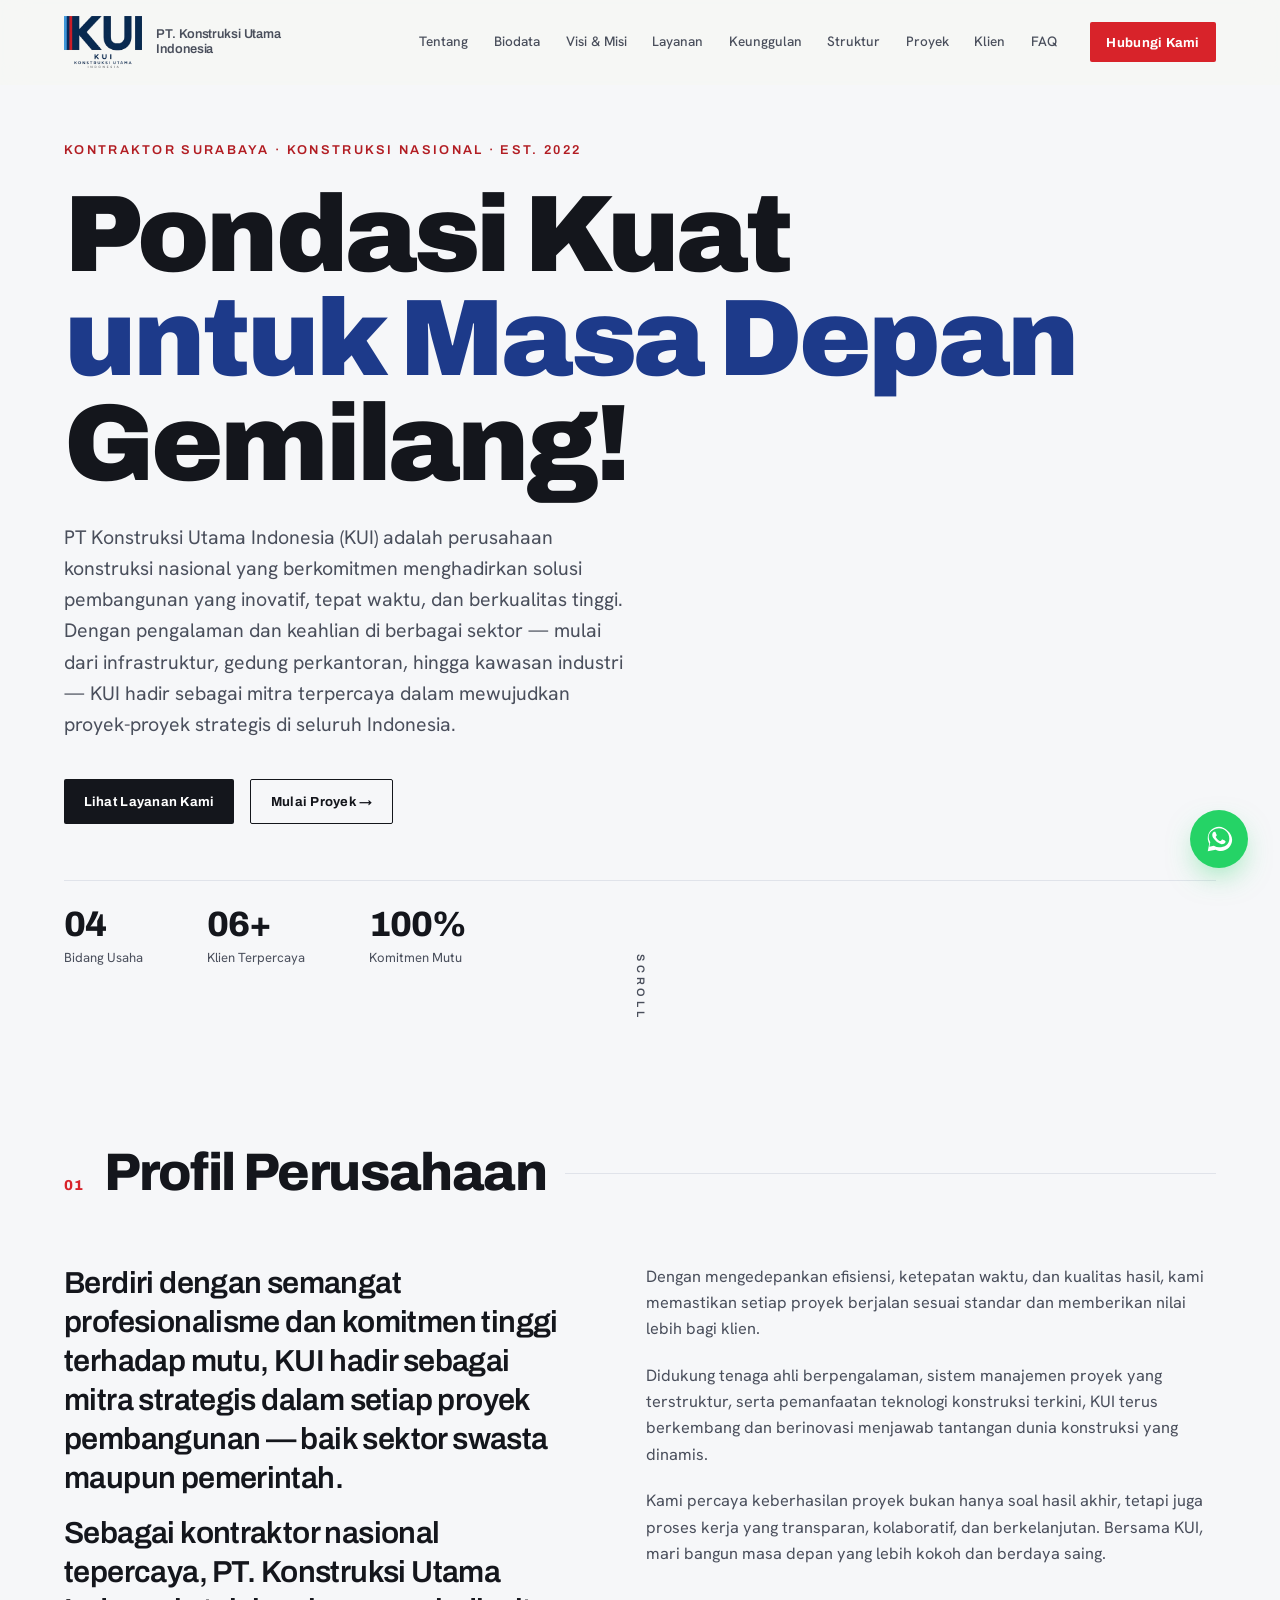
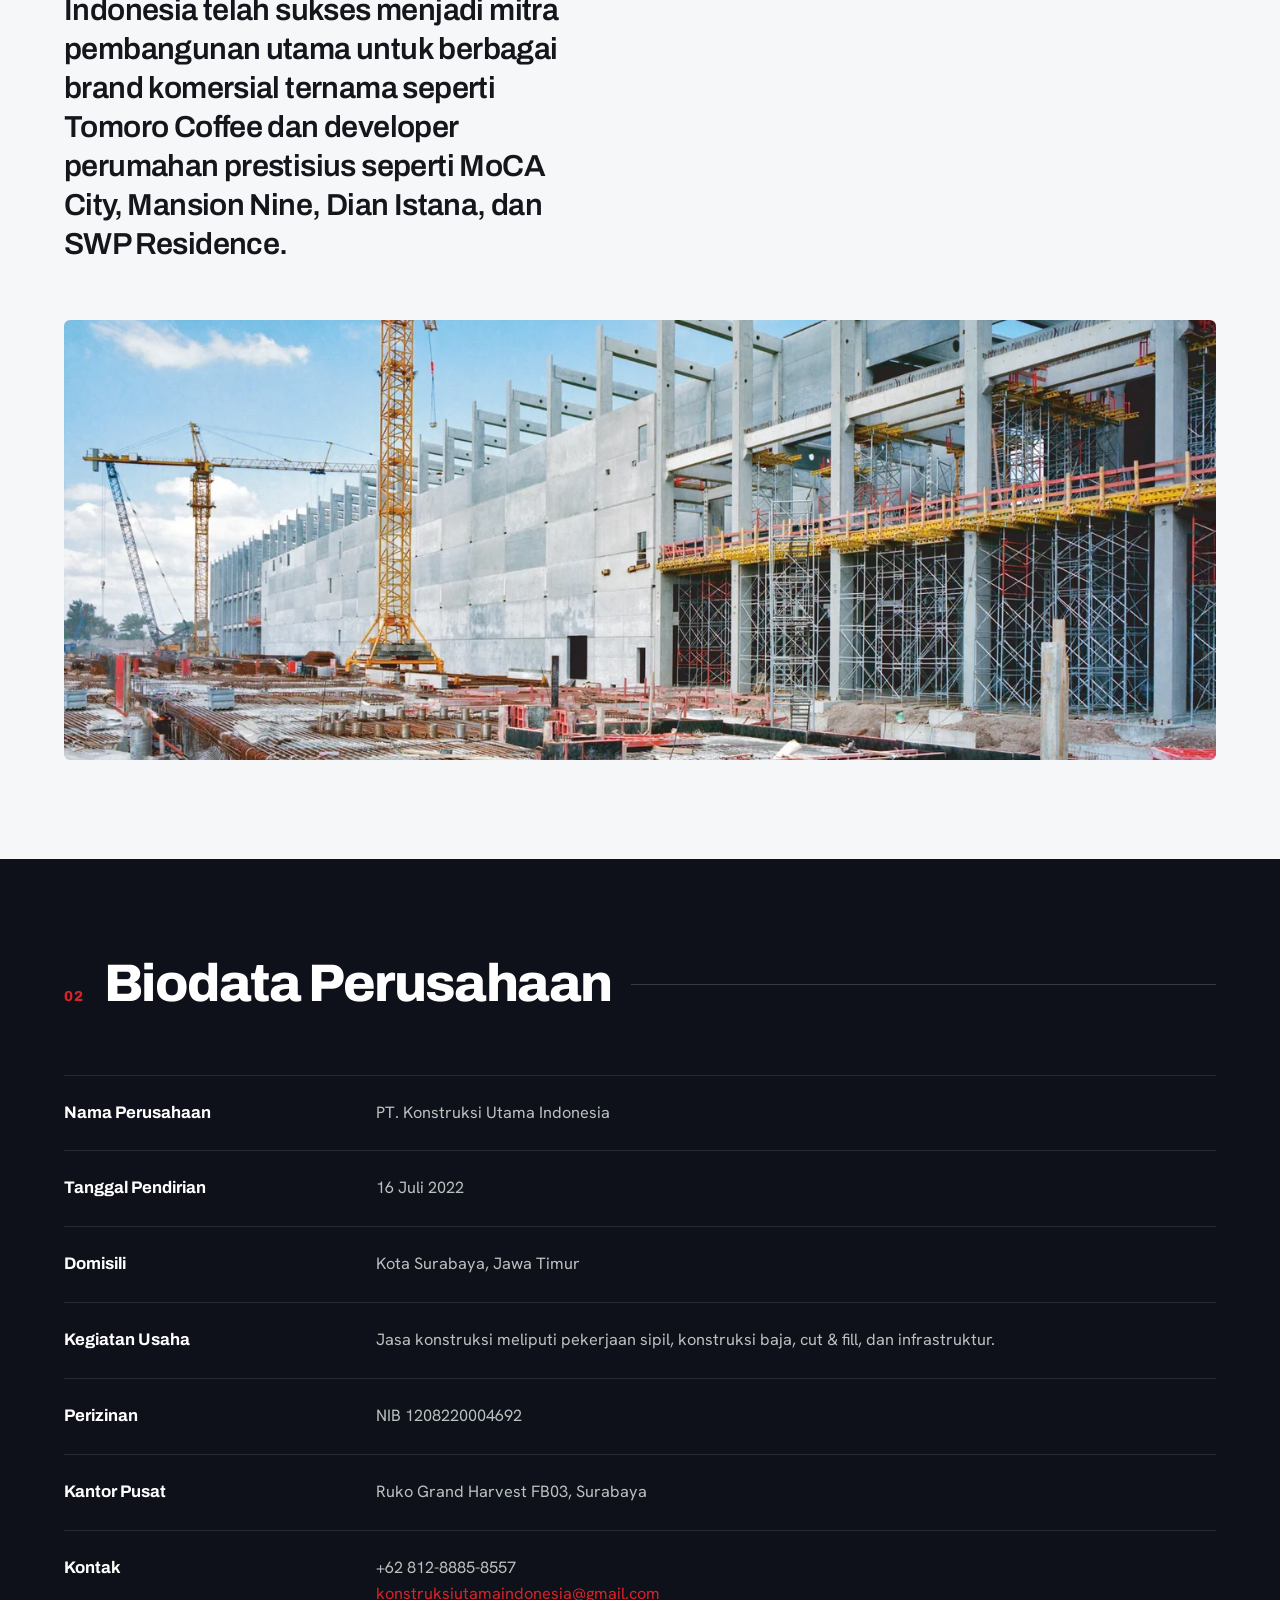
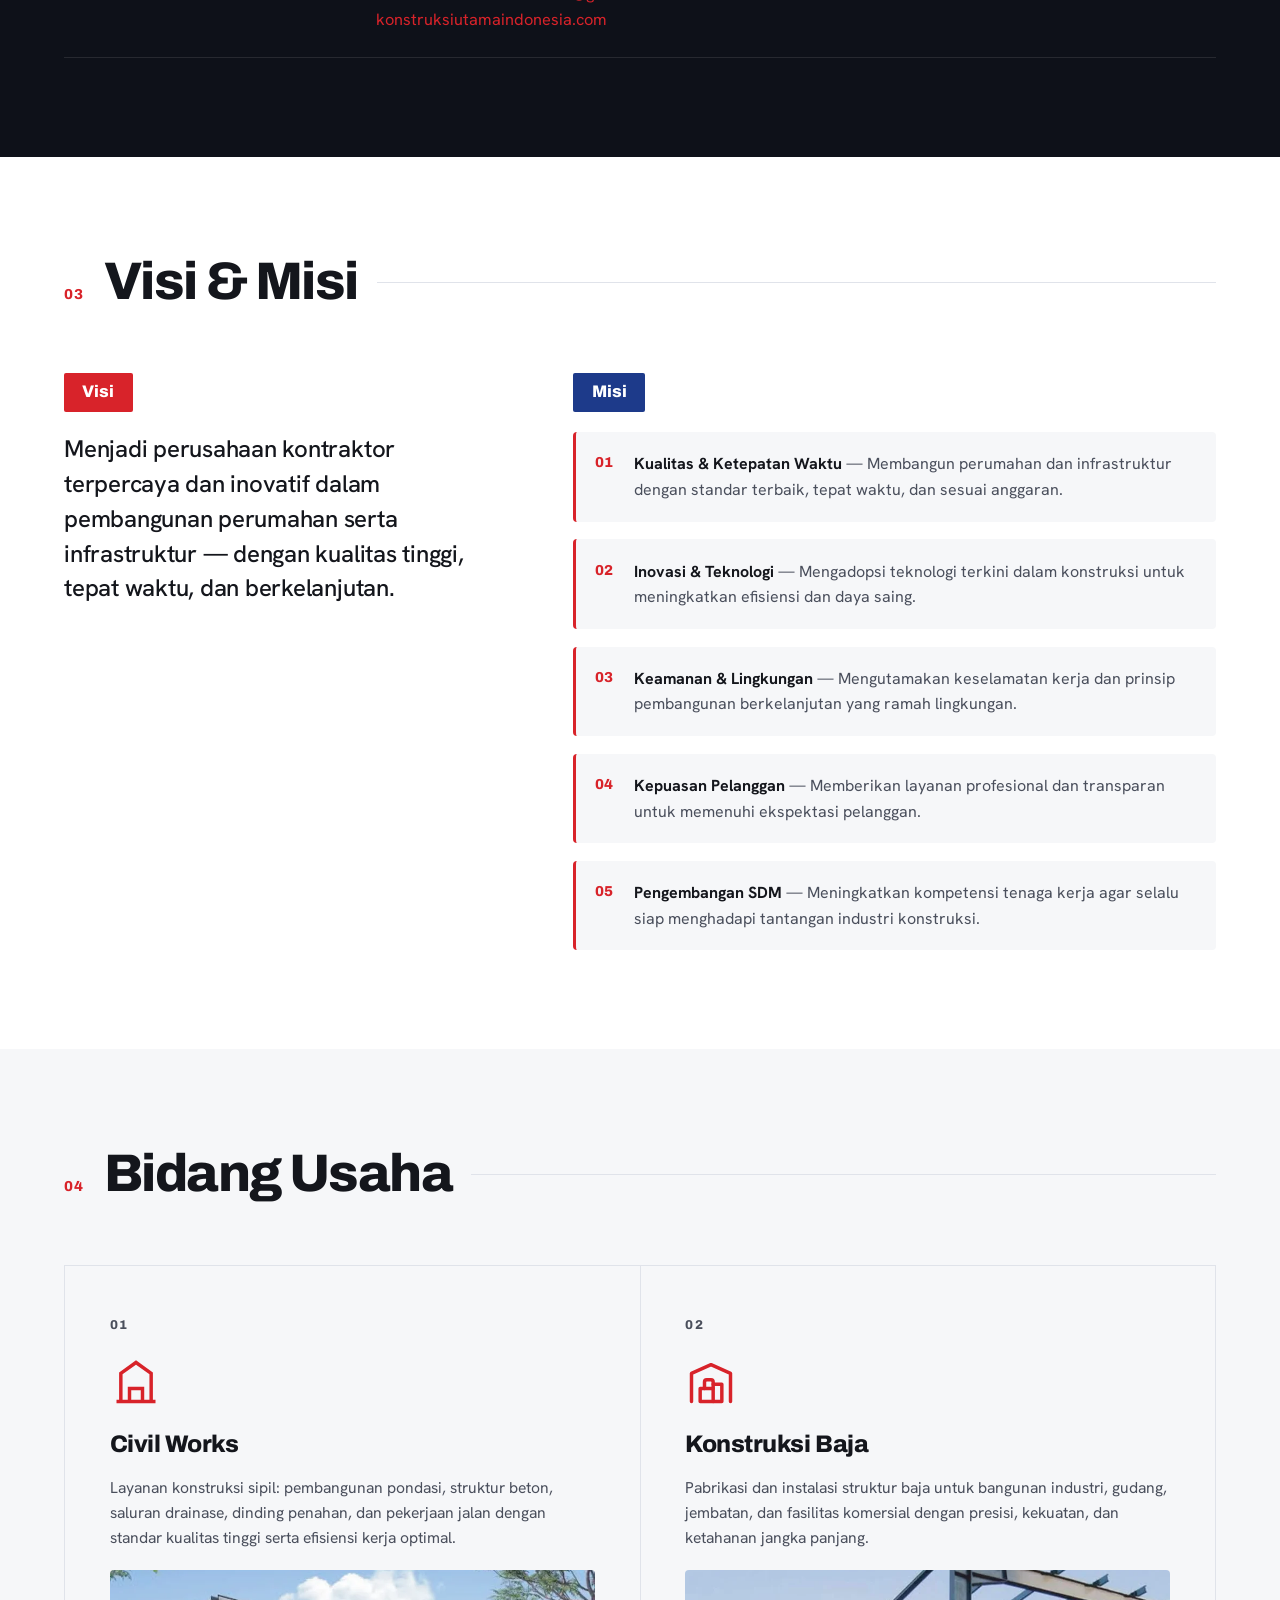
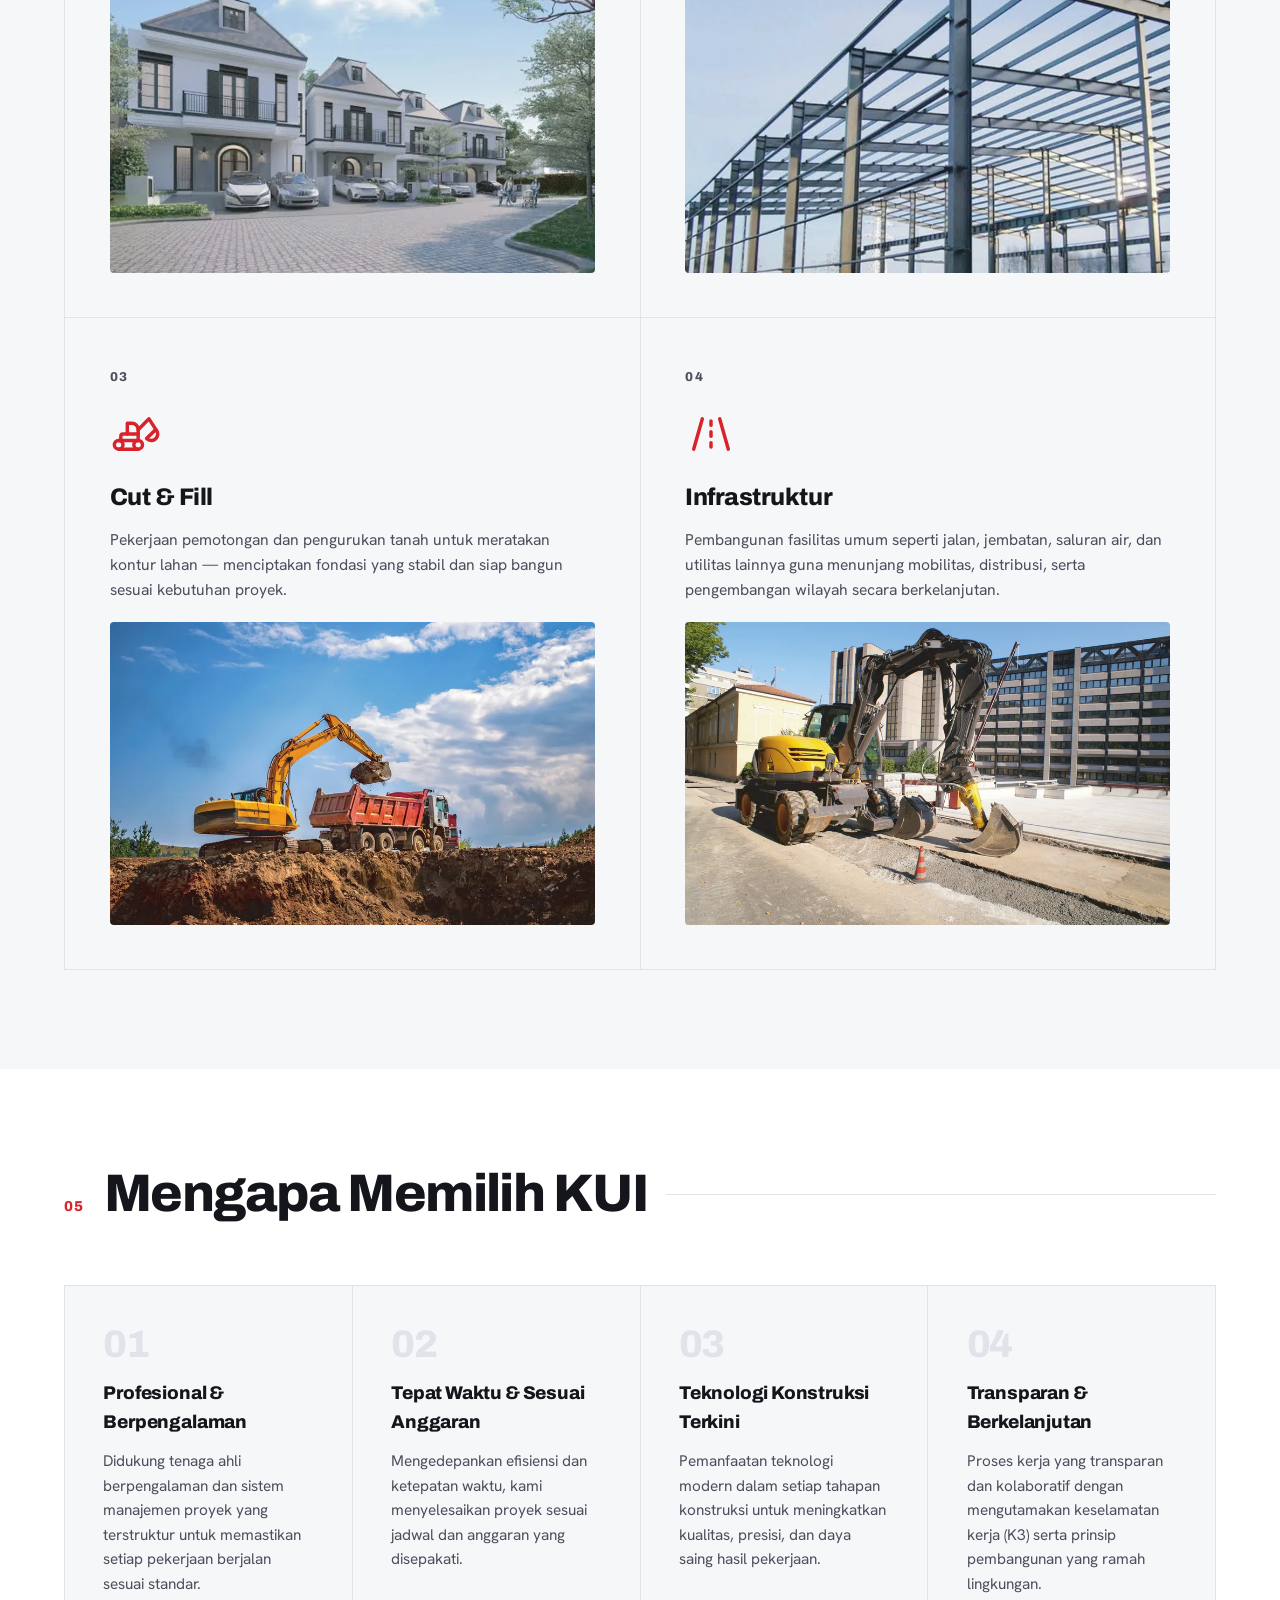
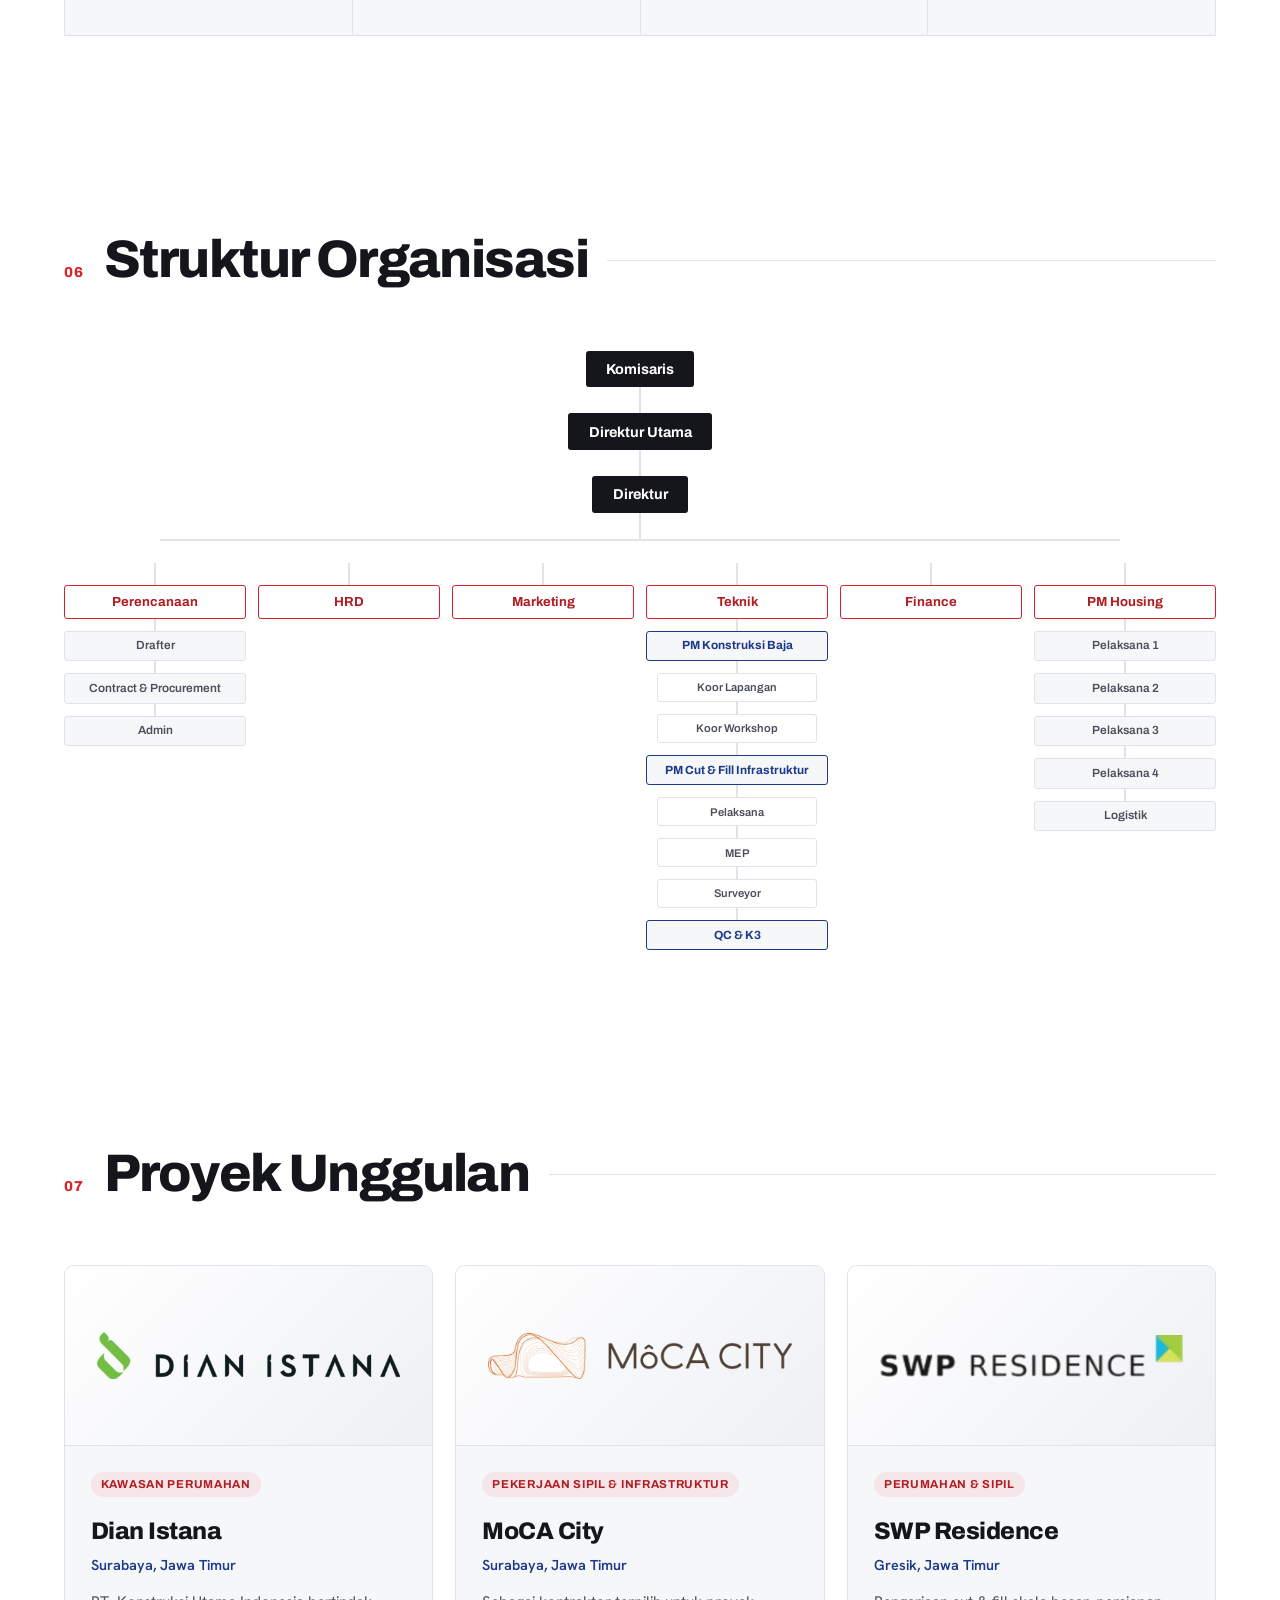
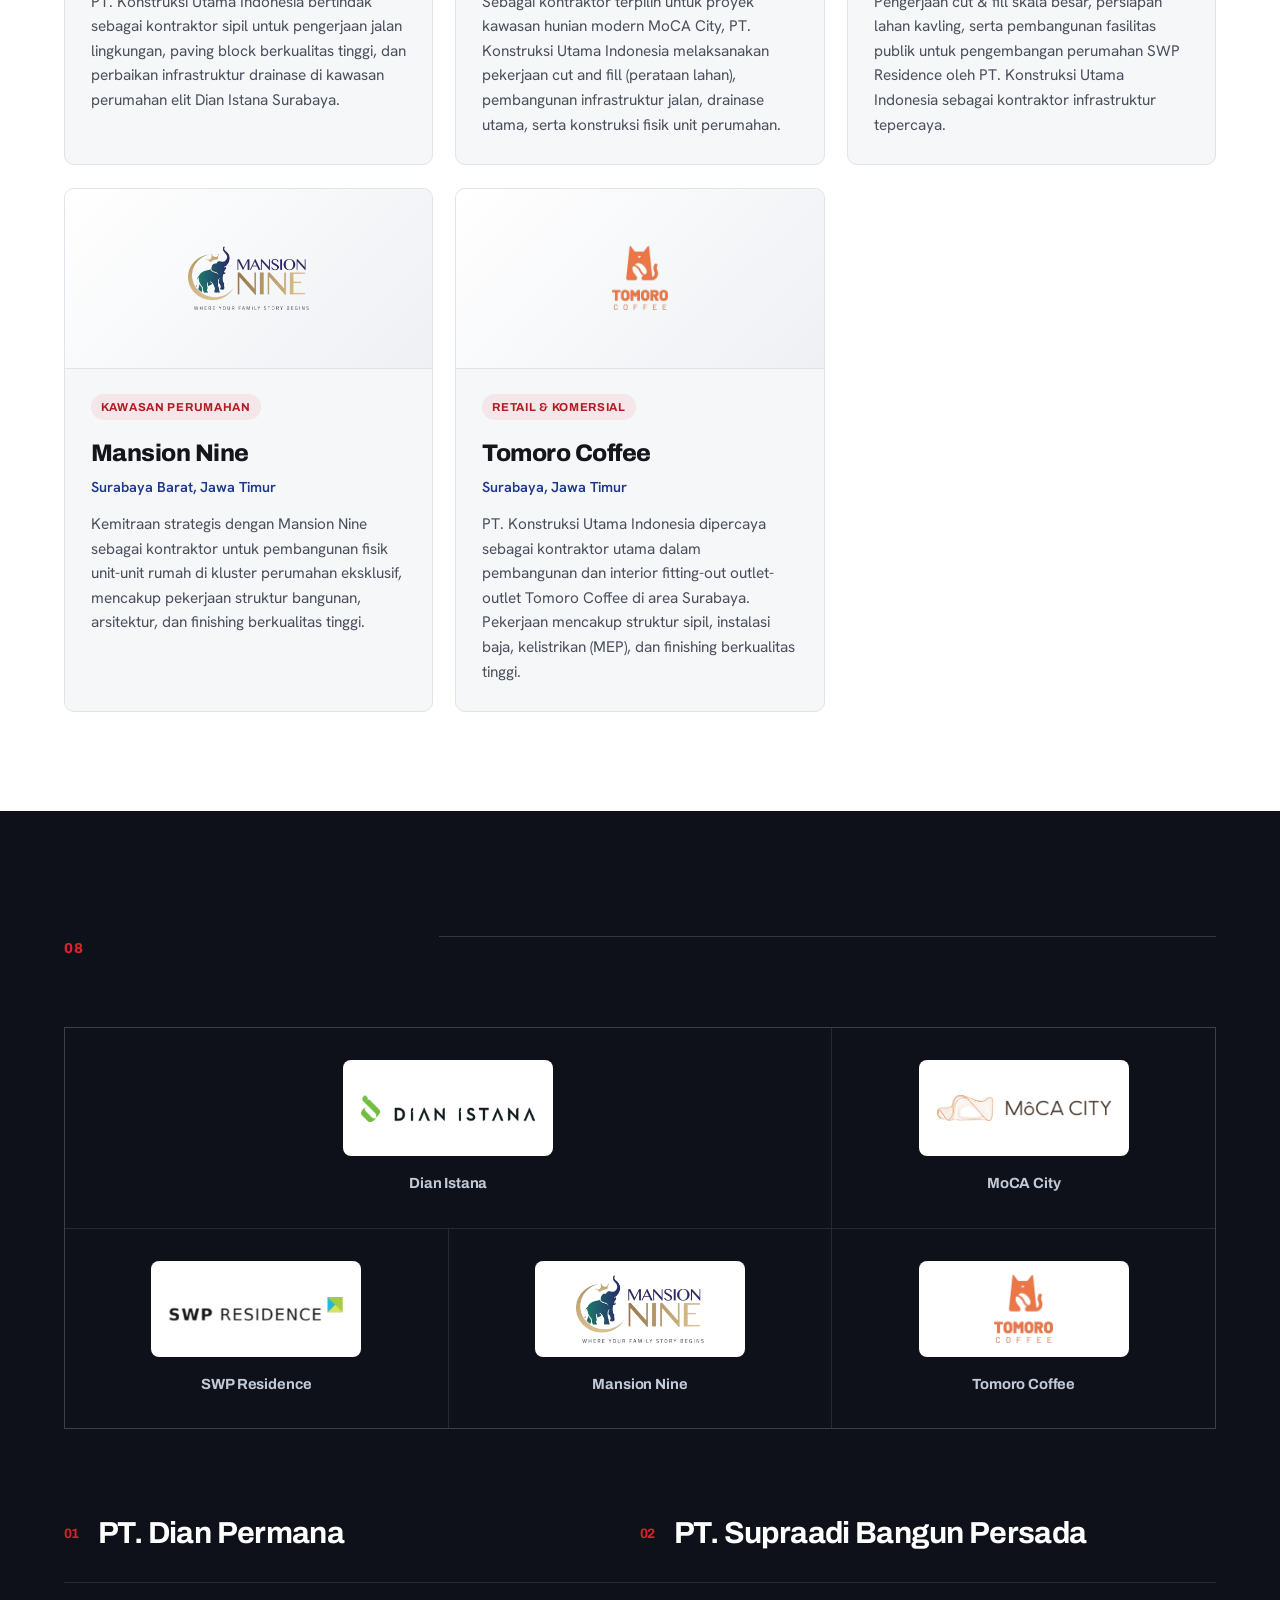
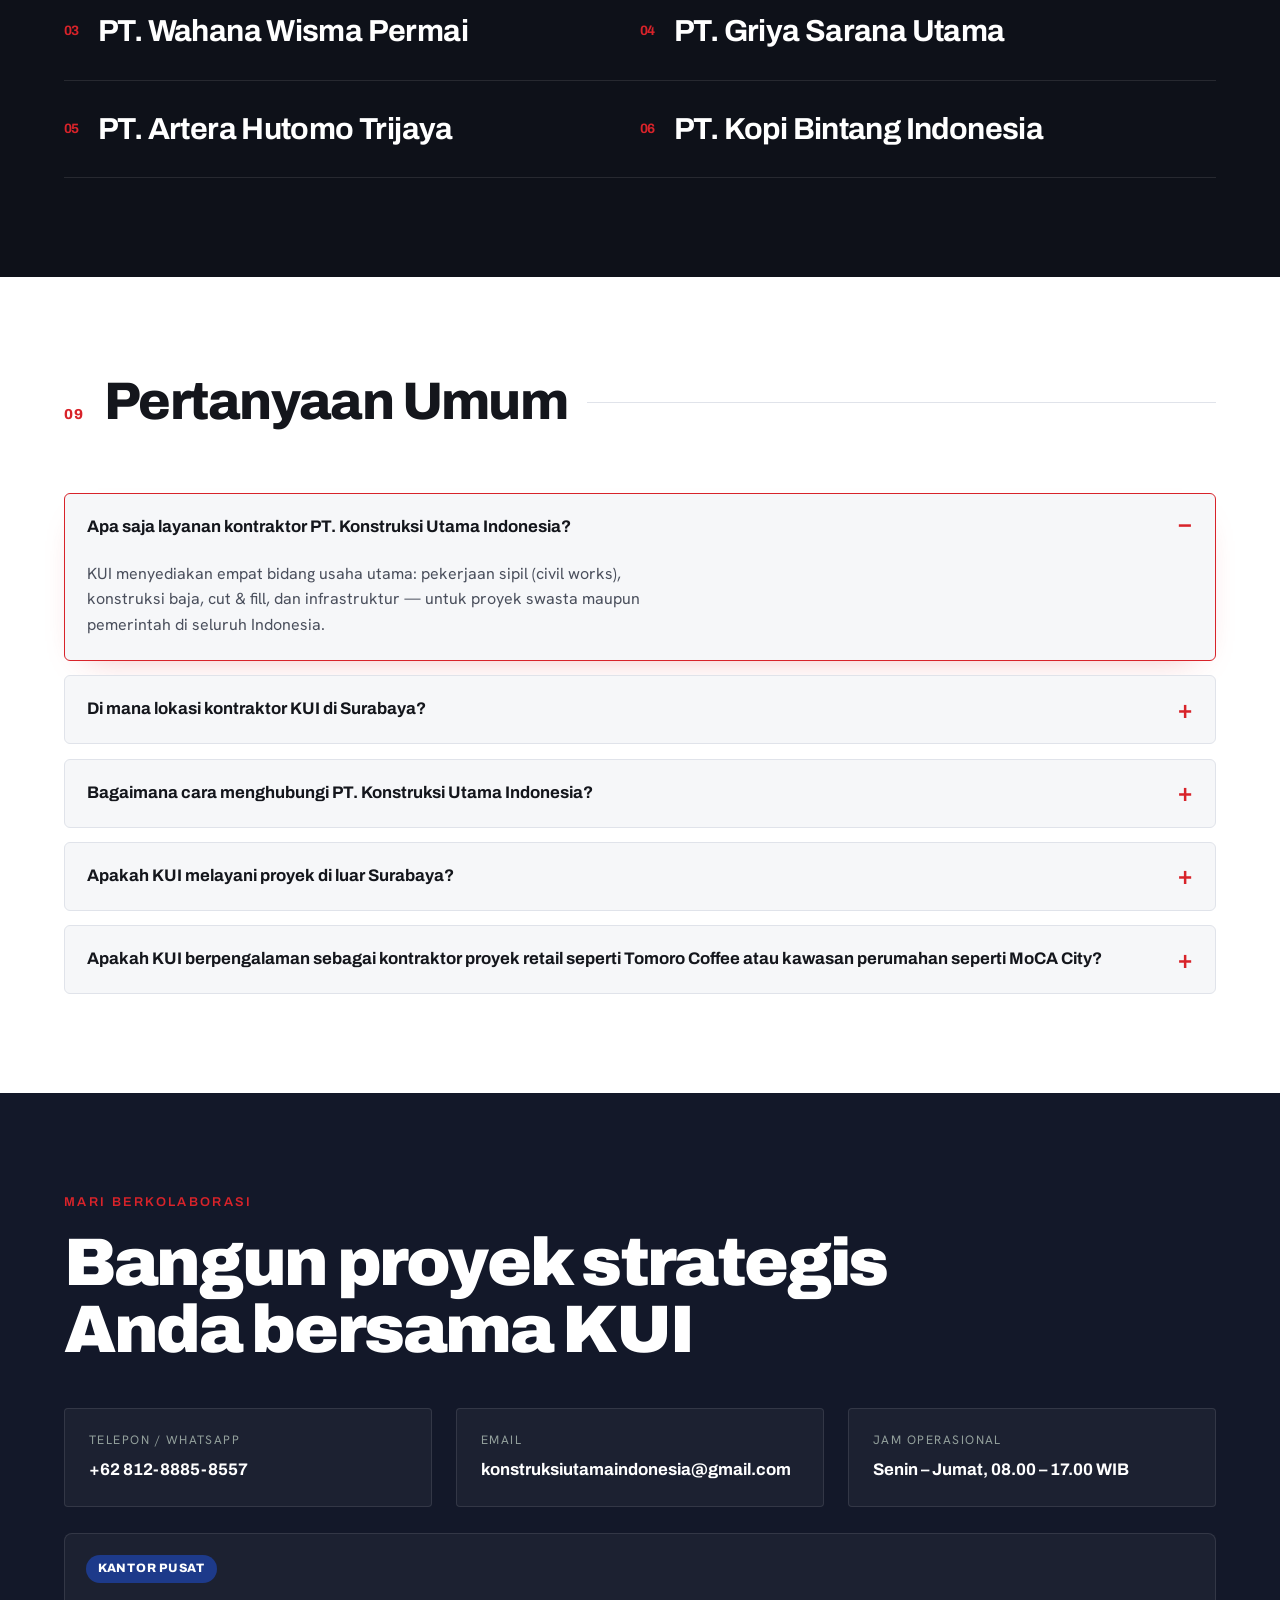
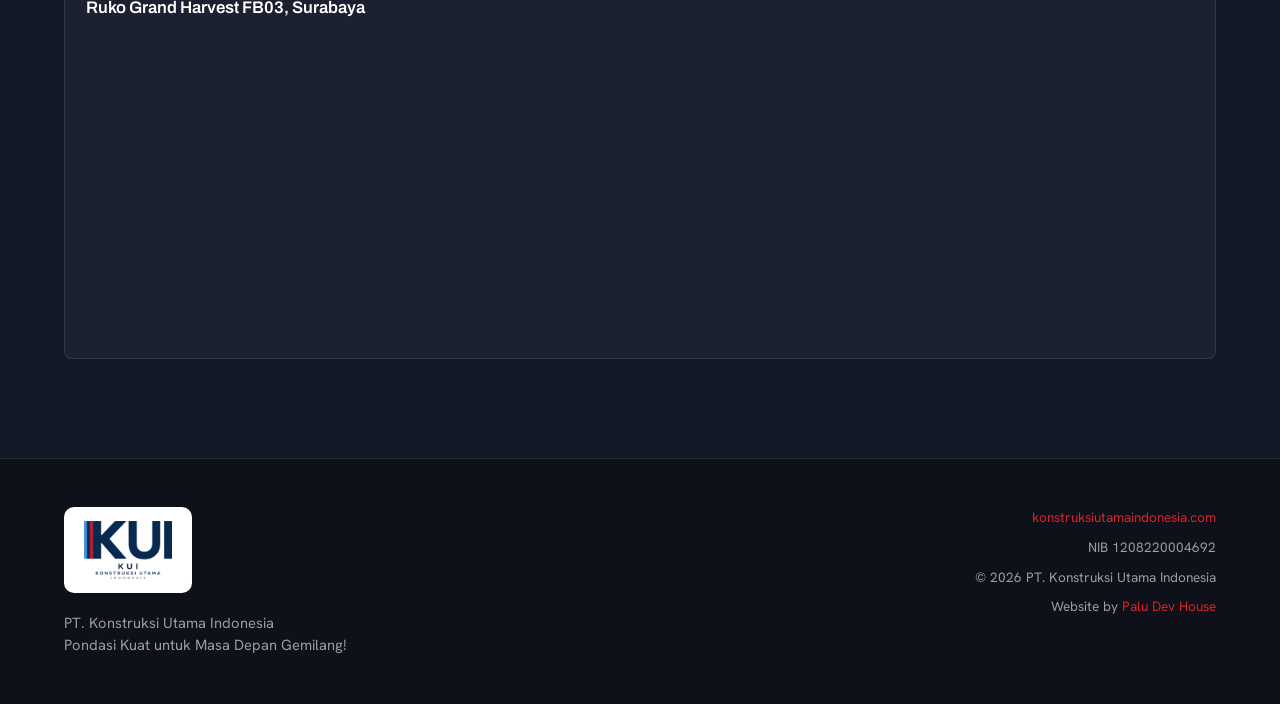
==== commit a94daa22: "fix: adjust several component of KUI (logo, information, design)" ====
--- a/index.html
+++ b/index.html
@@ -15,8 +15,8 @@
   <!-- ============ GEO TARGETING ============ -->
   <meta name="geo.region" content="ID-JI" />
   <meta name="geo.placename" content="Surabaya, Jawa Timur" />
-  <meta name="geo.position" content="-7.3008556;112.6398125" />
-  <meta name="ICBM" content="-7.3008556, 112.6398125" />
+  <meta name="geo.position" content="-7.3309516;112.6897683" />
+  <meta name="ICBM" content="-7.3309516, 112.6897683" />
 
   <!-- ============ OPEN GRAPH / SOCIAL ============ -->
   <meta property="og:type" content="website" />
@@ -24,7 +24,10 @@
   <meta property="og:title" content="Kontraktor Surabaya — PT. Konstruksi Utama Indonesia (KUI)" />
   <meta property="og:description" content="PT. Konstruksi Utama Indonesia (KUI) adalah kontraktor Surabaya terpercaya untuk proyek sipil, baja, cut &amp; fill, dan infrastruktur. Kontraktor utama proyek strategis seperti Tomoro Coffee, MoCA City, Mansion Nine, Dian Istana, dan SWP Residence." />
   <meta property="og:url" content="https://konstruksiutamaindonesia.com/" />
-  <meta property="og:image" content="https://konstruksiutamaindonesia.com/assets/og-image.jpg" />
+  <meta property="og:image" content="https://konstruksiutamaindonesia.com/assets/og-image.jpg?v=2" />
+  <meta property="og:image:width" content="1200" />
+  <meta property="og:image:height" content="630" />
+  <meta property="og:image:type" content="image/jpeg" />
   <meta property="og:locale" content="id_ID" />
   <meta name="twitter:card" content="summary_large_image" />
   <meta name="twitter:title" content="Kontraktor Surabaya — PT. Konstruksi Utama Indonesia (KUI)" />
@@ -54,25 +57,19 @@
     "logo": "https://konstruksiutamaindonesia.com/assets/kui-logo.webp",
     "image": "https://konstruksiutamaindonesia.com/assets/og-image.jpg",
     "description": "PT. Konstruksi Utama Indonesia (KUI) adalah kontraktor Surabaya terpercaya. Kami bertindak sebagai kontraktor utama untuk pembangunan outlet Tomoro Coffee, kawasan hunian MoCA City, Mansion Nine, Dian Istana, dan SWP Residence, menyediakan jasa konstruksi sipil, baja, cut & fill, dan infrastruktur.",
-    "slogan": "Pondasi Kuat untuk Masa Depan Gemilang",
+    "slogan": "Pondasi Kuat untuk Masa Depan Gemilang!",
     "telephone": "+6281288858557",
     "email": "konstruksiutamaindonesia@gmail.com",
     "foundingDate": "2022-07-16",
-    "founder": [
-      { "@type": "Person", "name": "Edward Santoso" },
-      { "@type": "Person", "name": "Gatot Santoso" },
-      { "@type": "Person", "name": "Danny Tejo Santosa" }
-    ],
     "address": {
       "@type": "PostalAddress",
-      "streetAddress": "Crystal Golf MP1/14, CitraLand",
+      "streetAddress": "Ruko Grand Harvest FB03",
       "addressLocality": "Surabaya",
       "addressRegion": "Jawa Timur",
-      "postalCode": "60219",
       "addressCountry": "ID"
     },
-    "geo": { "@type": "GeoCoordinates", "latitude": -7.3008556, "longitude": 112.6398125 },
-    "hasMap": "https://www.google.com/maps/place/Crystal+Golf,+Citraland/@-7.3008556,112.6398125,17z",
+    "geo": { "@type": "GeoCoordinates", "latitude": -7.3309516, "longitude": 112.6897683 },
+    "hasMap": "https://www.google.com/maps/place/Grand+Harvest/@-7.3309516,112.6897683,17z",
     "areaServed": [
       { "@type": "City", "name": "Surabaya" },
       { "@type": "State", "name": "Jawa Timur" },
@@ -95,8 +92,8 @@
       },
       {
         "@type": "CreativeWork",
-        "name": "Infrastruktur Mansion Nine",
-        "description": "Pekerjaan sipil struktural, retaining wall, dan saluran air makro untuk kawasan hunian Mansion Nine oleh PT. Konstruksi Utama Indonesia.",
+        "name": "Pembangunan Rumah Mansion Nine",
+        "description": "Pembangunan fisik unit-unit rumah di kluster perumahan eksklusif Mansion Nine oleh PT. Konstruksi Utama Indonesia, mencakup pekerjaan struktur bangunan, arsitektur, dan finishing (tidak termasuk infrastruktur kawasan).",
         "locationCreated": { "@type": "Place", "name": "Surabaya Barat, Jawa Timur" }
       }
     ],
@@ -114,7 +111,7 @@
     "@type": "FAQPage",
     "mainEntity": [
       { "@type": "Question", "name": "Apa saja layanan kontraktor PT. Konstruksi Utama Indonesia?", "acceptedAnswer": { "@type": "Answer", "text": "KUI menyediakan empat bidang usaha utama: pekerjaan sipil (civil works), konstruksi baja, cut & fill, dan infrastruktur untuk proyek swasta maupun pemerintah." } },
-      { "@type": "Question", "name": "Di mana lokasi kontraktor KUI di Surabaya?", "acceptedAnswer": { "@type": "Answer", "text": "Kantor pusat PT. Konstruksi Utama Indonesia berada di Crystal Golf MP1/14, CitraLand Surabaya, Jawa Timur. KUI melayani proyek di Surabaya dan seluruh Indonesia." } },
+      { "@type": "Question", "name": "Di mana lokasi kontraktor KUI di Surabaya?", "acceptedAnswer": { "@type": "Answer", "text": "Kantor pusat PT. Konstruksi Utama Indonesia berada di Ruko Grand Harvest FB03, Surabaya, Jawa Timur. KUI melayani proyek di Surabaya dan seluruh Indonesia." } },
       { "@type": "Question", "name": "Bagaimana cara menghubungi PT. Konstruksi Utama Indonesia?", "acceptedAnswer": { "@type": "Answer", "text": "Anda dapat menghubungi KUI melalui telepon/WhatsApp di +62 812-8885-8557 atau email konstruksiutamaindonesia@gmail.com." } },
       { "@type": "Question", "name": "Apakah KUI melayani proyek di luar Surabaya?", "acceptedAnswer": { "@type": "Answer", "text": "Ya. Sebagai kontraktor nasional, KUI mengerjakan proyek konstruksi dan infrastruktur strategis di seluruh Indonesia." } },
       { "@type": "Question", "name": "Apakah KUI berpengalaman sebagai kontraktor proyek retail seperti Tomoro Coffee atau kawasan perumahan seperti MoCA City?", "acceptedAnswer": { "@type": "Answer", "text": "Ya, PT. Konstruksi Utama Indonesia berpengalaman luas sebagai kontraktor utama untuk outlet komersial berskala nasional seperti Tomoro Coffee, serta pengerjaan sipil, cut and fill, dan infrastruktur untuk kawasan hunian modern seperti MoCA City, Mansion Nine, Dian Istana, dan SWP Residence." } }
@@ -150,17 +147,12 @@
 
   <!-- ============ HERO ============ -->
   <section class="hero" id="hero">
-    <div class="hero__stripes" aria-hidden="true">
-      <span class="stripe stripe--g"></span>
-      <span class="stripe stripe--b"></span>
-      <span class="stripe stripe--g2"></span>
-    </div>
     <div class="hero__inner">
       <p class="hero__eyebrow reveal">Kontraktor Surabaya · Konstruksi Nasional · Est. 2022</p>
       <h1 class="hero__title">
         <span class="reveal" style="--d:.05s">Pondasi Kuat</span>
         <span class="reveal hero__title-accent" style="--d:.15s">untuk Masa Depan</span>
-        <span class="reveal" style="--d:.25s">Gemilang.</span>
+        <span class="reveal" style="--d:.25s">Gemilang!</span>
       </h1>
       <p class="hero__lead reveal" style="--d:.35s">
         PT Konstruksi Utama Indonesia (KUI) adalah perusahaan konstruksi nasional yang berkomitmen
@@ -226,10 +218,6 @@
         <dt>Tanggal Pendirian</dt>
         <dd>16 Juli 2022</dd>
       </div>
-      <div class="biodata__row reveal" style="--d:.1s">
-        <dt>Kepemilikan</dt>
-        <dd>Edward Santoso · Gatot Santoso · Danny Tejo Santosa</dd>
-      </div>
       <div class="biodata__row reveal" style="--d:.15s">
         <dt>Domisili</dt>
         <dd>Kota Surabaya, Jawa Timur</dd>
@@ -244,10 +232,6 @@
       </div>
       <div class="biodata__row reveal" style="--d:.3s">
         <dt>Kantor Pusat</dt>
-        <dd>Crystal Golf MP1/14, CitraLand Surabaya</dd>
-      </div>
-      <div class="biodata__row reveal" style="--d:.32s">
-        <dt>Kantor Cabang</dt>
         <dd>Ruko Grand Harvest FB03, Surabaya</dd>
       </div>
       <div class="biodata__row reveal" style="--d:.35s">
@@ -310,7 +294,7 @@
       <article class="service reveal" style="--d:.1s">
         <span class="service__num">02</span>
         <div class="service__icon" aria-hidden="true">
-          <svg viewBox="0 0 24 24" fill="none" stroke="currentColor" stroke-width="1.6"><path d="M3 7l18-3M3 7v10l18 3V4M3 7l18 10"/></svg>
+          <svg viewBox="0 0 24 24" fill="none" stroke="currentColor" stroke-width="1.6" stroke-linecap="round" stroke-linejoin="round"><path d="M3 21v-13l9 -4l9 4v13"/><path d="M13 13h4v8h-10v-6h6"/><path d="M13 21v-9a1 1 0 0 0 -1 -1h-2a1 1 0 0 0 -1 1v3"/></svg>
         </div>
         <h3>Konstruksi Baja</h3>
         <p>Pabrikasi dan instalasi struktur baja untuk bangunan industri, gudang, jembatan, dan
@@ -322,7 +306,7 @@
       <article class="service reveal" style="--d:.2s">
         <span class="service__num">03</span>
         <div class="service__icon" aria-hidden="true">
-          <svg viewBox="0 0 24 24" fill="none" stroke="currentColor" stroke-width="1.6"><path d="M2 18h20M4 18l4-6 4 3 4-7 4 4M2 14h6"/></svg>
+          <svg viewBox="0 0 24 24" fill="none" stroke="currentColor" stroke-width="1.6" stroke-linecap="round" stroke-linejoin="round"><path d="M2 17a2 2 0 1 0 4 0a2 2 0 1 0 -4 0"/><path d="M11 17a2 2 0 1 0 4 0a2 2 0 1 0 -4 0"/><path d="M13 19l-9 0"/><path d="M4 15l9 0"/><path d="M8 12v-5h2a3 3 0 0 1 3 3v5"/><path d="M5 15v-2a1 1 0 0 1 1 -1h7"/><path d="M21.12 9.88l-3.12 -4.88l-5 5"/><path d="M21.12 9.88a3 3 0 0 1 -2.12 5.12a3 3 0 0 1 -2.12 -.88l4.24 -4.24"/></svg>
         </div>
         <h3>Cut &amp; Fill</h3>
         <p>Pekerjaan pemotongan dan pengurukan tanah untuk meratakan kontur lahan — menciptakan
@@ -334,7 +318,7 @@
       <article class="service reveal" style="--d:.3s">
         <span class="service__num">04</span>
         <div class="service__icon" aria-hidden="true">
-          <svg viewBox="0 0 24 24" fill="none" stroke="currentColor" stroke-width="1.6"><path d="M4 21V9l5-4v16M14 21V3l6 4v14M4 13h5M14 11h6M14 15h6"/></svg>
+          <svg viewBox="0 0 24 24" fill="none" stroke="currentColor" stroke-width="1.6" stroke-linecap="round" stroke-linejoin="round"><path d="M4 19l4 -14"/><path d="M16 5l4 14"/><path d="M12 8v-2"/><path d="M12 13v-2"/><path d="M12 18v-2"/></svg>
         </div>
         <h3>Infrastruktur</h3>
         <p>Pembangunan fasilitas umum seperti jalan, jembatan, saluran air, dan utilitas lainnya
@@ -469,6 +453,62 @@
       <article class="project reveal">
         <div class="project__media">
           <div class="project__logo">
+            <img src="assets/clients/dian-istana.webp" alt="Logo Dian Istana - Klien Proyek Perumahan PT Konstruksi Utama Indonesia" loading="lazy" decoding="async" />
+          </div>
+        </div>
+        <div class="project__body">
+          <span class="project__tag">Kawasan Perumahan</span>
+          <h3 class="project__title">Dian Istana</h3>
+          <p class="project__loc">Surabaya, Jawa Timur</p>
+          <p class="project__desc">PT. Konstruksi Utama Indonesia bertindak sebagai kontraktor sipil untuk pengerjaan jalan lingkungan, paving block berkualitas tinggi, dan perbaikan infrastruktur drainase di kawasan perumahan elit Dian Istana Surabaya.</p>
+        </div>
+      </article>
+
+      <article class="project reveal" style="--d:.1s">
+        <div class="project__media">
+          <div class="project__logo">
+            <img src="assets/proyek/moca-city.webp" alt="Logo MoCA City - Klien Proyek Infrastruktur PT Konstruksi Utama Indonesia" loading="lazy" decoding="async" />
+          </div>
+        </div>
+        <div class="project__body">
+          <span class="project__tag">Pekerjaan Sipil &amp; Infrastruktur</span>
+          <h3 class="project__title">MoCA City</h3>
+          <p class="project__loc">Surabaya, Jawa Timur</p>
+          <p class="project__desc">Sebagai kontraktor terpilih untuk proyek kawasan hunian modern MoCA City, PT. Konstruksi Utama Indonesia melaksanakan pekerjaan cut and fill (perataan lahan), pembangunan infrastruktur jalan, drainase utama, serta konstruksi fisik unit perumahan.</p>
+        </div>
+      </article>
+
+      <article class="project reveal" style="--d:.2s">
+        <div class="project__media">
+          <div class="project__logo">
+            <img src="assets/clients/swp-residence.webp" alt="Logo SWP Residence - Klien Proyek Infrastruktur PT Konstruksi Utama Indonesia" loading="lazy" decoding="async" />
+          </div>
+        </div>
+        <div class="project__body">
+          <span class="project__tag">Perumahan &amp; Sipil</span>
+          <h3 class="project__title">SWP Residence</h3>
+          <p class="project__loc">Gresik, Jawa Timur</p>
+          <p class="project__desc">Pengerjaan cut &amp; fill skala besar, persiapan lahan kavling, serta pembangunan fasilitas publik untuk pengembangan perumahan SWP Residence oleh PT. Konstruksi Utama Indonesia sebagai kontraktor infrastruktur tepercaya.</p>
+        </div>
+      </article>
+
+      <article class="project reveal" style="--d:.3s">
+        <div class="project__media">
+          <div class="project__logo">
+            <img src="assets/clients/mansion-nine.webp" alt="Logo Mansion Nine - Klien Proyek Perumahan PT Konstruksi Utama Indonesia" loading="lazy" decoding="async" />
+          </div>
+        </div>
+        <div class="project__body">
+          <span class="project__tag">Kawasan Perumahan</span>
+          <h3 class="project__title">Mansion Nine</h3>
+          <p class="project__loc">Surabaya Barat, Jawa Timur</p>
+          <p class="project__desc">Kemitraan strategis dengan Mansion Nine sebagai kontraktor untuk pembangunan fisik unit-unit rumah di kluster perumahan eksklusif, mencakup pekerjaan struktur bangunan, arsitektur, dan finishing berkualitas tinggi.</p>
+        </div>
+      </article>
+
+      <article class="project reveal" style="--d:.4s">
+        <div class="project__media">
+          <div class="project__logo">
             <img src="assets/clients/tomoro-coffee.webp" alt="Logo Tomoro Coffee - Klien Proyek Retail PT Konstruksi Utama Indonesia" loading="lazy" decoding="async" />
           </div>
         </div>
@@ -479,62 +519,6 @@
           <p class="project__desc">PT. Konstruksi Utama Indonesia dipercaya sebagai kontraktor utama dalam pembangunan dan interior fitting-out outlet-outlet Tomoro Coffee di area Surabaya. Pekerjaan mencakup struktur sipil, instalasi baja, kelistrikan (MEP), dan finishing berkualitas tinggi.</p>
         </div>
       </article>
-
-      <article class="project reveal" style="--d:.1s">
-        <div class="project__media">
-          <div class="project__logo">
-            <img src="assets/proyek/moca-city.webp" alt="Logo MoCA City - Klien Proyek Infrastruktur PT Konstruksi Utama Indonesia" loading="lazy" decoding="async" />
-          </div>
-        </div>
-        <div class="project__body">
-          <span class="project__tag">Pekerjaan Sipil &amp; Infrastruktur</span>
-          <h3 class="project__title">MoCA City</h3>
-          <p class="project__loc">Surabaya, Jawa Timur</p>
-          <p class="project__desc">Sebagai kontraktor terpilih untuk proyek kawasan hunian modern MoCA City, PT. Konstruksi Utama Indonesia melaksanakan pekerjaan cut and fill (perataan lahan), pembangunan infrastruktur jalan, drainase utama, serta konstruksi fisik unit perumahan.</p>
-        </div>
-      </article>
-
-      <article class="project reveal" style="--d:.2s">
-        <div class="project__media">
-          <div class="project__logo">
-            <img src="assets/clients/mansion-nine.webp" alt="Logo Mansion Nine - Klien Proyek Perumahan PT Konstruksi Utama Indonesia" loading="lazy" decoding="async" />
-          </div>
-        </div>
-        <div class="project__body">
-          <span class="project__tag">Kawasan Perumahan</span>
-          <h3 class="project__title">Mansion Nine</h3>
-          <p class="project__loc">Surabaya Barat, Jawa Timur</p>
-          <p class="project__desc">Kemitraan strategis dengan Mansion Nine dalam pembangunan infrastruktur kluster perumahan eksklusif, mencakup pekerjaan sipil struktural, dinding penahan tanah (retaining wall), dan pengerjaan saluran air makro.</p>
-        </div>
-      </article>
-      
-      <article class="project reveal" style="--d:.3s">
-        <div class="project__media">
-          <div class="project__logo">
-            <img src="assets/clients/dian-istana.webp" alt="Logo Dian Istana - Klien Proyek Perumahan PT Konstruksi Utama Indonesia" loading="lazy" decoding="async" />
-          </div>
-        </div>
-        <div class="project__body">
-          <span class="project__tag">Kawasan Perumahan</span>
-          <h3 class="project__title">Dian Istana</h3>
-          <p class="project__loc">Surabaya, Jawa Timur</p>
-          <p class="project__desc">PT. Konstruksi Utama Indonesia bertindak sebagai kontraktor sipil untuk pengerjaan jalan lingkungan, paving block berkualitas tinggi, dan perbaikan infrastruktur drainase di kawasan perumahan elit Dian Istana Surabaya.</p>
-        </div>
-      </article>
-      
-      <article class="project reveal" style="--d:.4s">
-        <div class="project__media">
-          <div class="project__logo">
-            <img src="assets/clients/swp-residence.webp" alt="Logo SWP Residence - Klien Proyek Infrastruktur PT Konstruksi Utama Indonesia" loading="lazy" decoding="async" />
-          </div>
-        </div>
-        <div class="project__body">
-          <span class="project__tag">Perumahan &amp; Sipil</span>
-          <h3 class="project__title">SWP Residence</h3>
-          <p class="project__loc">Gresik, Jawa Timur</p>
-          <p class="project__desc">Pengerjaan cut &amp; fill skala besar, persiapan lahan kavling, serta pembangunan fasilitas publik untuk pengembangan perumahan SWP Residence oleh PT. Konstruksi Utama Indonesia sebagai kontraktor infrastruktur tepercaya.</p>
-        </div>
-      </article>
     </div>
   </section>
 
@@ -547,7 +531,7 @@
     </div>
     <!-- Logo wall — drop client logos into assets/clients/ (webp). Caption shows until images added. -->
     <div class="client-logos">
-      <figure class="client-logo reveal">
+      <figure class="client-logo client-logo--wide reveal">
         <span class="client-logo__chip">
           <img src="assets/clients/dian-istana.webp" width="480" height="74" decoding="async" alt="Logo Dian Istana" loading="lazy" />
         </span>
@@ -555,27 +539,27 @@
       </figure>
       <figure class="client-logo reveal" style="--d:.06s">
         <span class="client-logo__chip">
+          <img src="assets/proyek/moca-city.webp" width="800" height="121" decoding="async" alt="Logo MoCA City" loading="lazy" />
+        </span>
+        <figcaption>MoCA City</figcaption>
+      </figure>
+      <figure class="client-logo reveal" style="--d:.12s">
+        <span class="client-logo__chip">
           <img src="assets/clients/swp-residence.webp" width="480" height="67" decoding="async" alt="Logo SWP Residence" loading="lazy" />
         </span>
         <figcaption>SWP Residence</figcaption>
       </figure>
-      <figure class="client-logo reveal" style="--d:.12s">
+      <figure class="client-logo reveal" style="--d:.18s">
         <span class="client-logo__chip">
           <img src="assets/clients/mansion-nine.webp" width="480" height="255" decoding="async" alt="Logo Mansion Nine" loading="lazy" />
         </span>
         <figcaption>Mansion Nine</figcaption>
       </figure>
-      <figure class="client-logo reveal" style="--d:.18s">
+      <figure class="client-logo reveal" style="--d:.24s">
         <span class="client-logo__chip">
           <img src="assets/clients/tomoro-coffee.webp" width="480" height="547" decoding="async" alt="Logo Tomoro Coffee" loading="lazy" />
         </span>
         <figcaption>Tomoro Coffee</figcaption>
-      </figure>
-      <figure class="client-logo reveal" style="--d:.24s">
-        <span class="client-logo__chip">
-          <img src="assets/proyek/moca-city.webp" width="800" height="121" decoding="async" alt="Logo MoCA City" loading="lazy" />
-        </span>
-        <figcaption>MoCA City</figcaption>
       </figure>
     </div>
 
@@ -604,7 +588,7 @@
       </details>
       <details class="faq__item reveal" style="--d:.06s">
         <summary>Di mana lokasi kontraktor KUI di Surabaya?</summary>
-        <p>Kantor pusat kami berada di Crystal Golf MP1/14, CitraLand Surabaya, Jawa Timur. Sebagai
+        <p>Kantor pusat kami berada di Ruko Grand Harvest FB03, Surabaya, Jawa Timur. Sebagai
         kontraktor Surabaya, KUI melayani proyek di seluruh wilayah Indonesia.</p>
       </details>
       <details class="faq__item reveal" style="--d:.12s">
@@ -626,13 +610,9 @@
 
   <!-- ============ KONTAK / CTA ============ -->
   <section class="section section--cta" id="kontak">
-    <div class="cta__stripes" aria-hidden="true">
-      <span class="stripe stripe--g"></span>
-      <span class="stripe stripe--b"></span>
-    </div>
     <div class="cta__inner">
       <p class="cta__eyebrow reveal">Mari Berkolaborasi</p>
-      <h2 class="cta__title reveal" style="--d:.1s">Bangun proyek strategis<br />Anda bersama KUI.</h2>
+      <h2 class="cta__title reveal" style="--d:.1s">Bangun proyek strategis<br />Anda bersama KUI</h2>
       <div class="cta__contacts reveal" style="--d:.2s">
         <a class="cta__contact" href="https://wa.me/6281288858557?text=Halo%20KUI%2C%20saya%20ingin%20konsultasi%20proyek%20konstruksi." target="_blank" rel="noopener">
           <span class="cta__contact-label">Telepon / WhatsApp</span>
@@ -648,25 +628,14 @@
         </div>
       </div>
 
-      <!-- Two offices, two sides -->
       <div class="offices reveal" style="--d:.3s">
         <div class="office">
-          <span class="office__badge">Kantor Pusat</span>
-          <p class="office__addr">Crystal Golf MP1/14, CitraLand Surabaya</p>
-          <figure class="office__map">
-            <iframe
-              src="https://www.google.com/maps/embed?pb=!1m18!1m12!1m3!1d3957.4669366935195!2d112.63879737477144!3d-7.301320171776169!2m3!1f0!2f0!3f0!3m2!1i1024!2i768!4f13.1!3m3!1m2!1s0x2dd7fd97c82c2371%3A0x1ee7a8bdce979d5a!2sCrystal%20Golf%2C%20Citraland!5e0!3m2!1sid!2sid!4v1781288495321!5m2!1sid!2sid"
-              title="Kantor Pusat KUI — Crystal Golf MP1/14, CitraLand Surabaya"
-              allowfullscreen="" loading="lazy" referrerpolicy="no-referrer-when-downgrade"></iframe>
-          </figure>
-        </div>
-        <div class="office">
-          <span class="office__badge office__badge--blue">Kantor Cabang</span>
+          <span class="office__badge office__badge--blue">Kantor Pusat</span>
           <p class="office__addr">Ruko Grand Harvest FB03, Surabaya</p>
           <figure class="office__map">
             <iframe
               src="https://www.google.com/maps/embed?pb=!1m18!1m12!1m3!1d1978.6020877069632!2d112.68976829839477!3d-7.330951599999985!2m3!1f0!2f0!3f0!3m2!1i1024!2i768!4f13.1!3m3!1m2!1s0x2dd7fcbf7343e573%3A0xf5bff854fd07d1a2!2sGrand%20Harvest!5e0!3m2!1sid!2sid!4v1781341126121!5m2!1sid!2sid"
-              title="Kantor Cabang KUI — Ruko Grand Harvest FB03, Surabaya"
+              title="Kantor Pusat KUI — Ruko Grand Harvest FB03, Surabaya"
               allowfullscreen="" loading="lazy" referrerpolicy="no-referrer-when-downgrade"></iframe>
           </figure>
         </div>
@@ -680,7 +649,7 @@
       <span class="footer__logo">
         <img src="assets/kui-logo.webp" width="640" height="384" alt="Logo PT. Konstruksi Utama Indonesia (KUI)" loading="lazy" decoding="async" />
       </span>
-      <p>PT. Konstruksi Utama Indonesia<br />Pondasi Kuat untuk Masa Depan Gemilang.</p>
+      <p>PT. Konstruksi Utama Indonesia<br />Pondasi Kuat untuk Masa Depan Gemilang!</p>
     </div>
     <div class="footer__meta">
       <a href="https://konstruksiutamaindonesia.com" target="_blank" rel="noopener">konstruksiutamaindonesia.com</a>
--- a/styles.css
+++ b/styles.css
@@ -184,7 +184,7 @@
   margin-bottom: 1.6rem;
 }
 .hero__title span { display: block; }
-.hero__title-accent { color: var(--red); }
+.hero__title-accent { color: var(--blue); }
 .hero__lead {
   max-width: 560px;
   font-size: clamp(1.02rem, 1.6vw, 1.22rem);
@@ -460,7 +460,7 @@
    ============================================================ */
 .client-logos {
   display: grid;
-  grid-template-columns: repeat(5, 1fr);
+  grid-template-columns: repeat(3, 1fr);
   gap: 1px;
   background: rgba(255,255,255,.1);
   border: 1px solid rgba(255,255,255,.1);
@@ -472,6 +472,8 @@
   transition: background .35s;
 }
 .client-logo:hover { background: #161b27; }
+.client-logo--full { grid-column: 1 / -1; }
+.client-logo--wide { grid-column: span 2; }
 /* white chip so full-color logos read cleanly on the dark section */
 .client-logo__chip {
   display: flex; align-items: center; justify-content: center;
@@ -708,7 +710,7 @@
 /* ---------- Offices: two addresses, two sides, each with its map ---------- */
 .offices {
   margin-top: 1.6rem;
-  display: grid; grid-template-columns: 1fr 1fr; gap: 1.4rem;
+  display: grid; grid-template-columns: 1fr; gap: 1.4rem;
 }
 .office {
   background: rgba(255,255,255,.04);
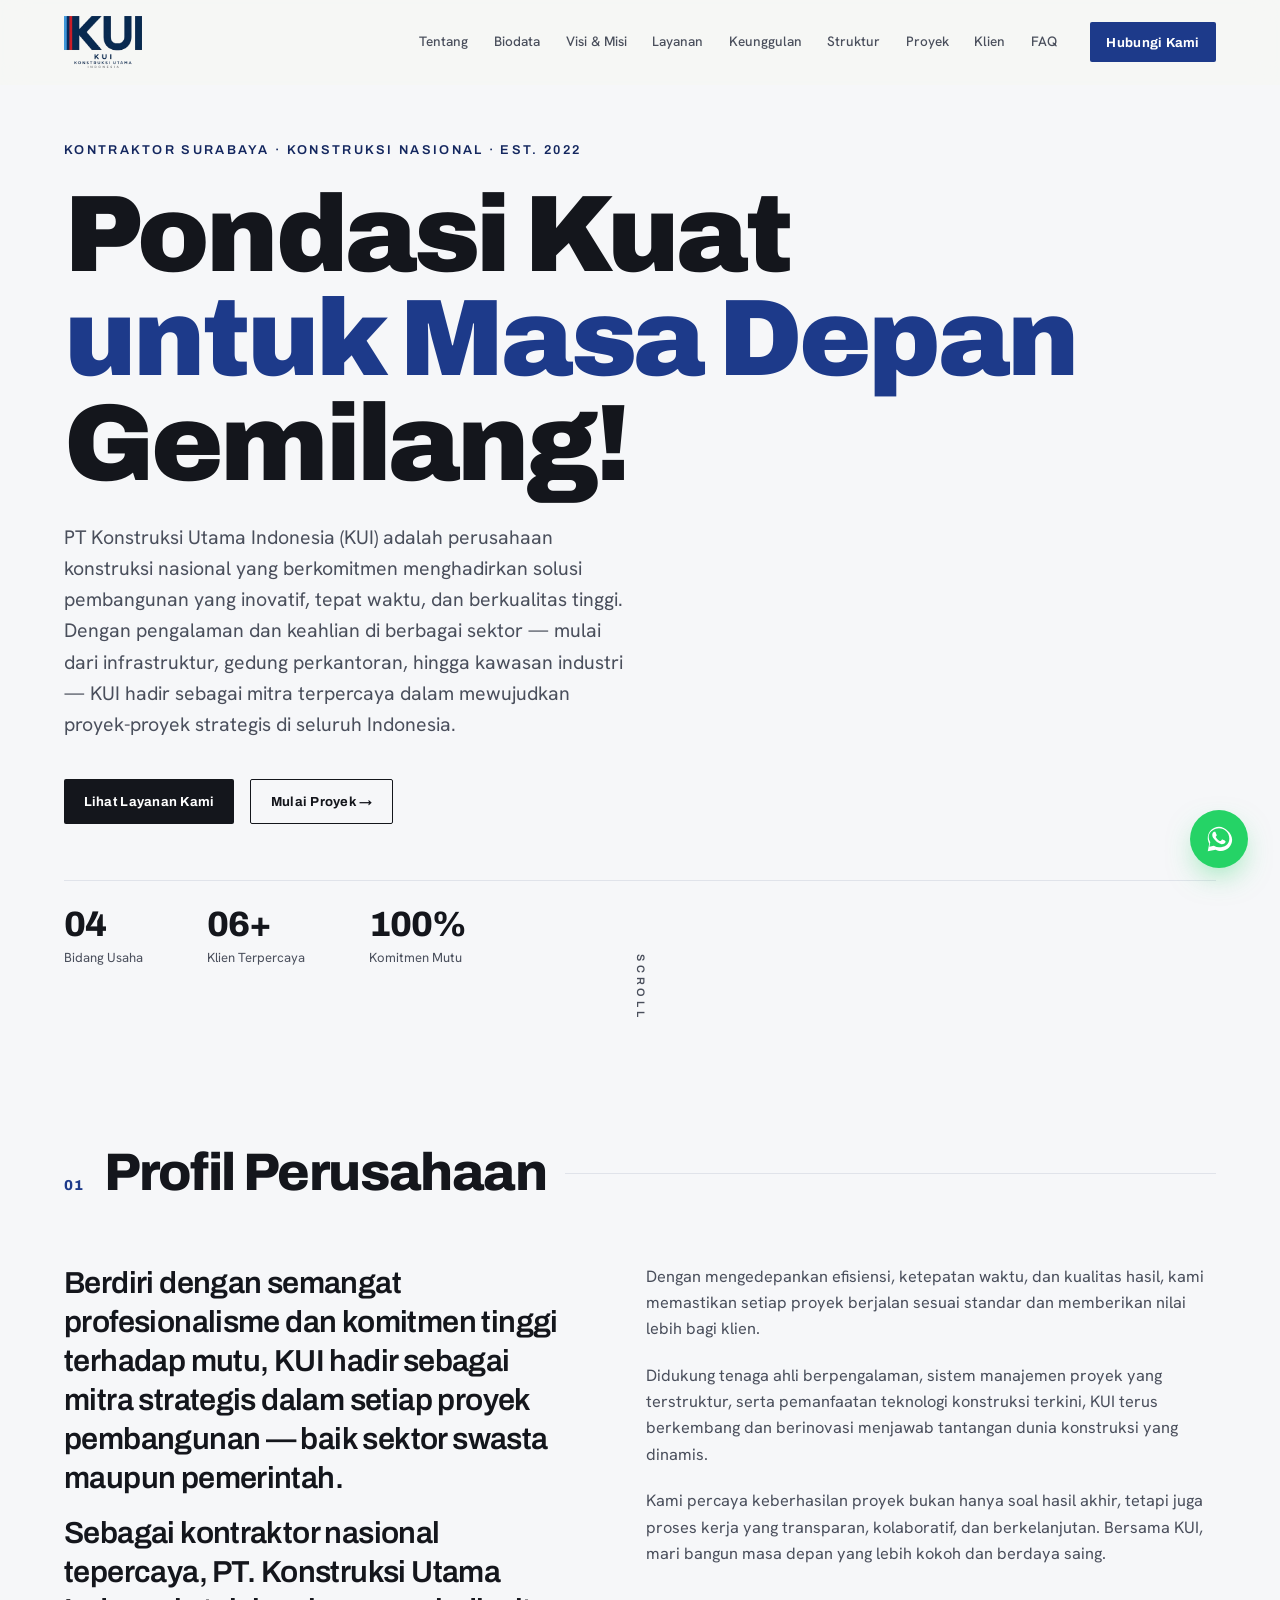
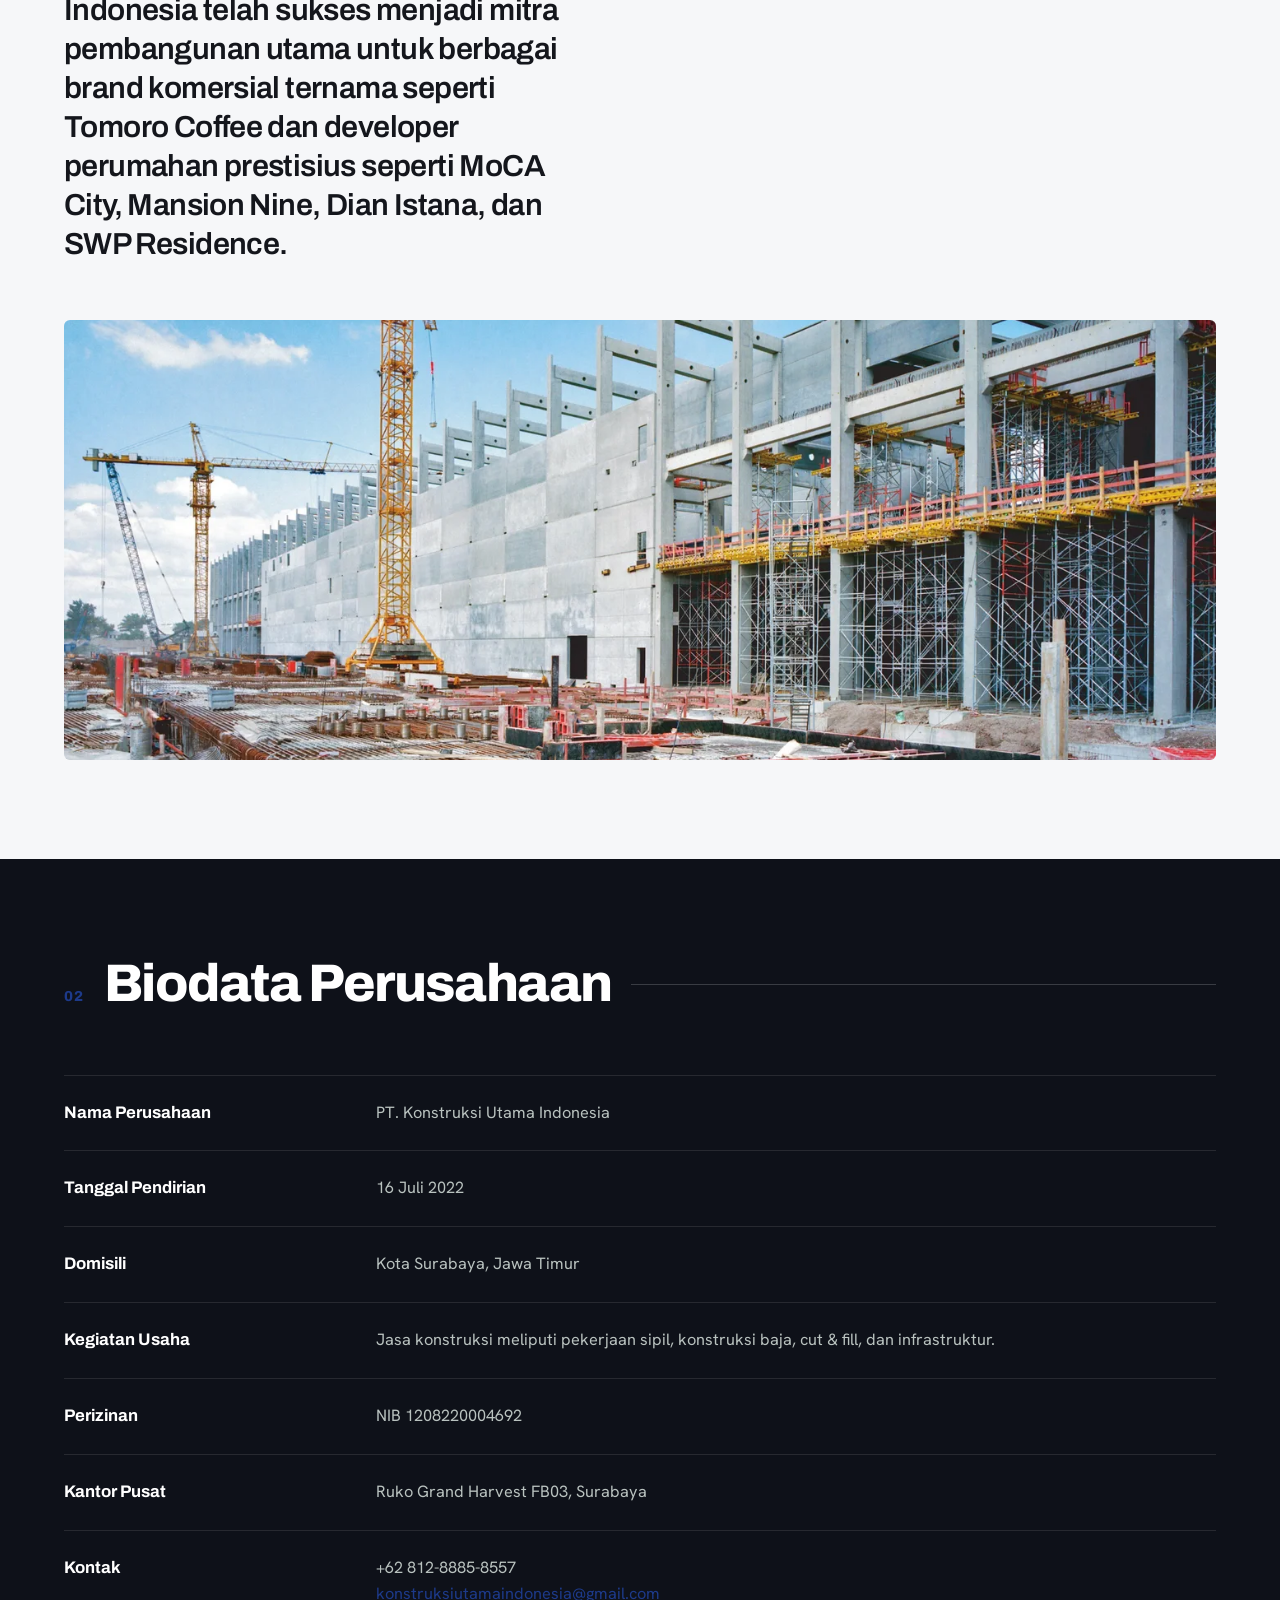
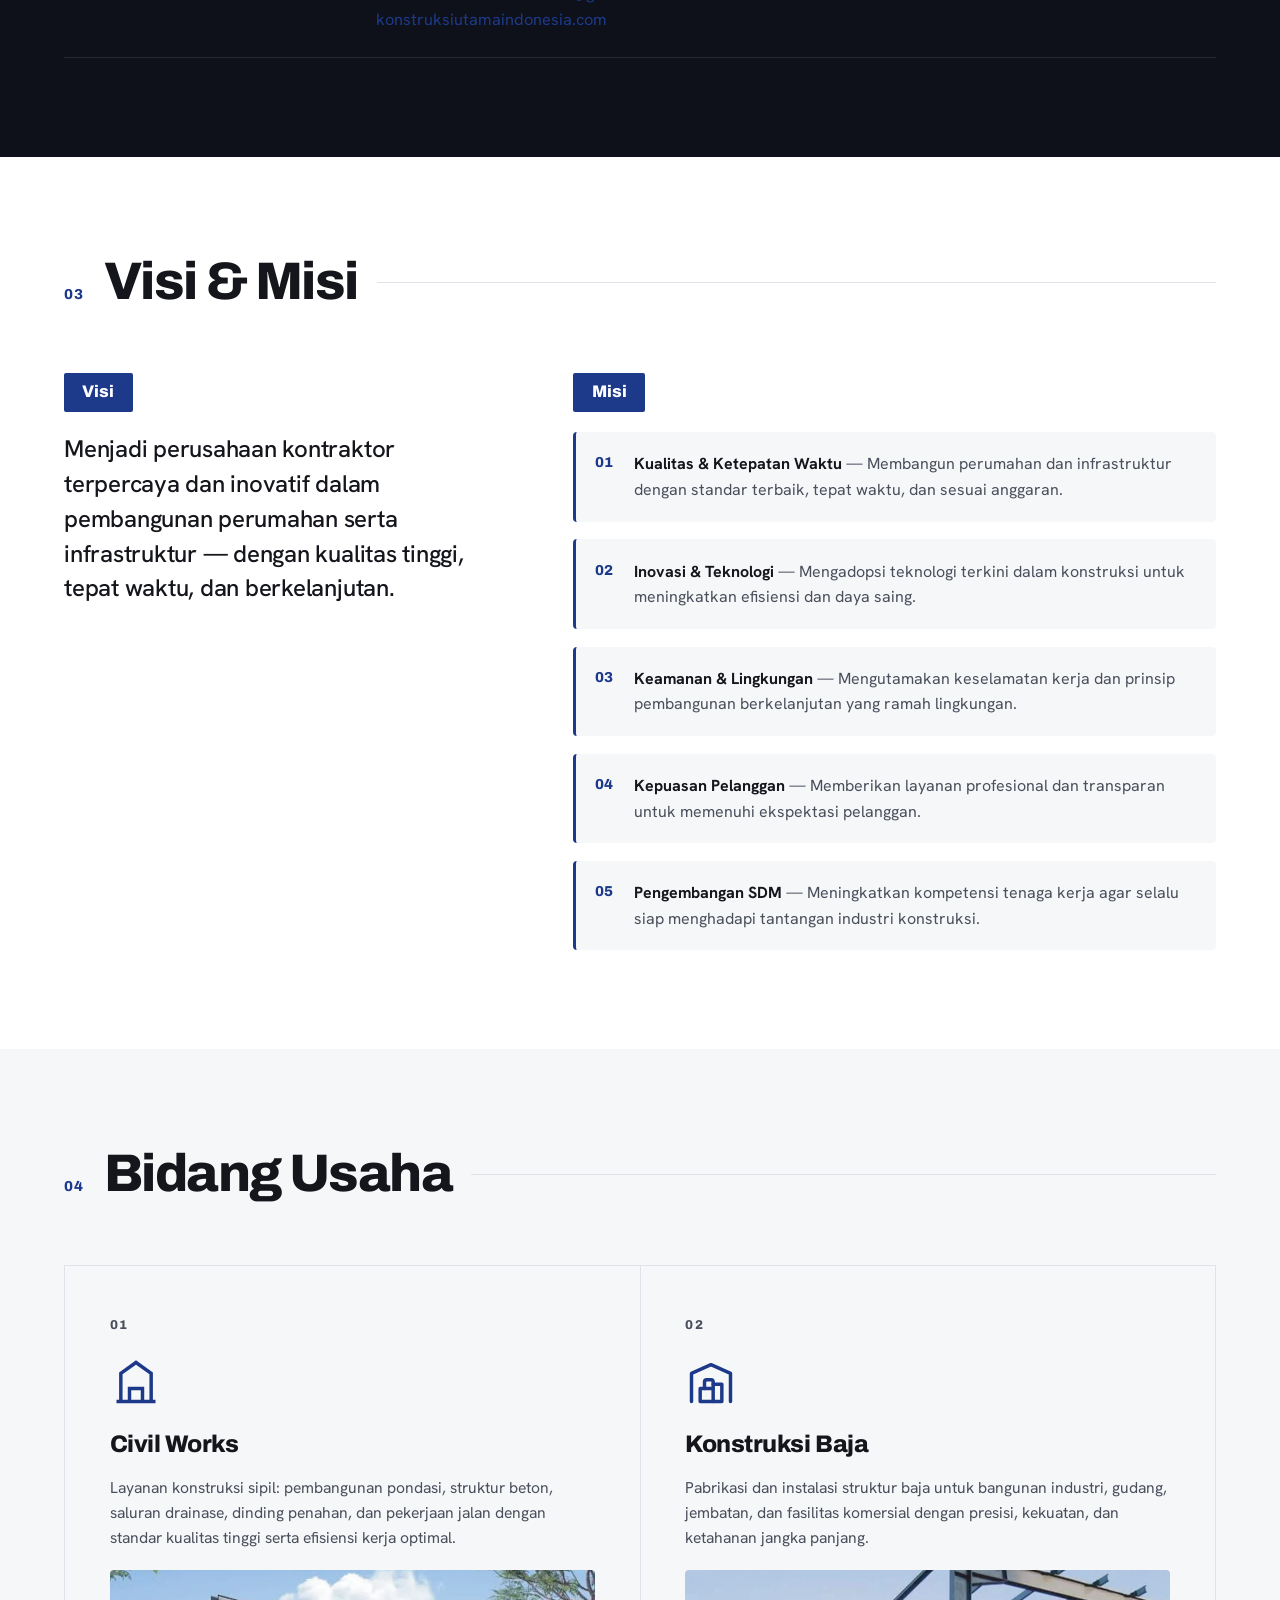
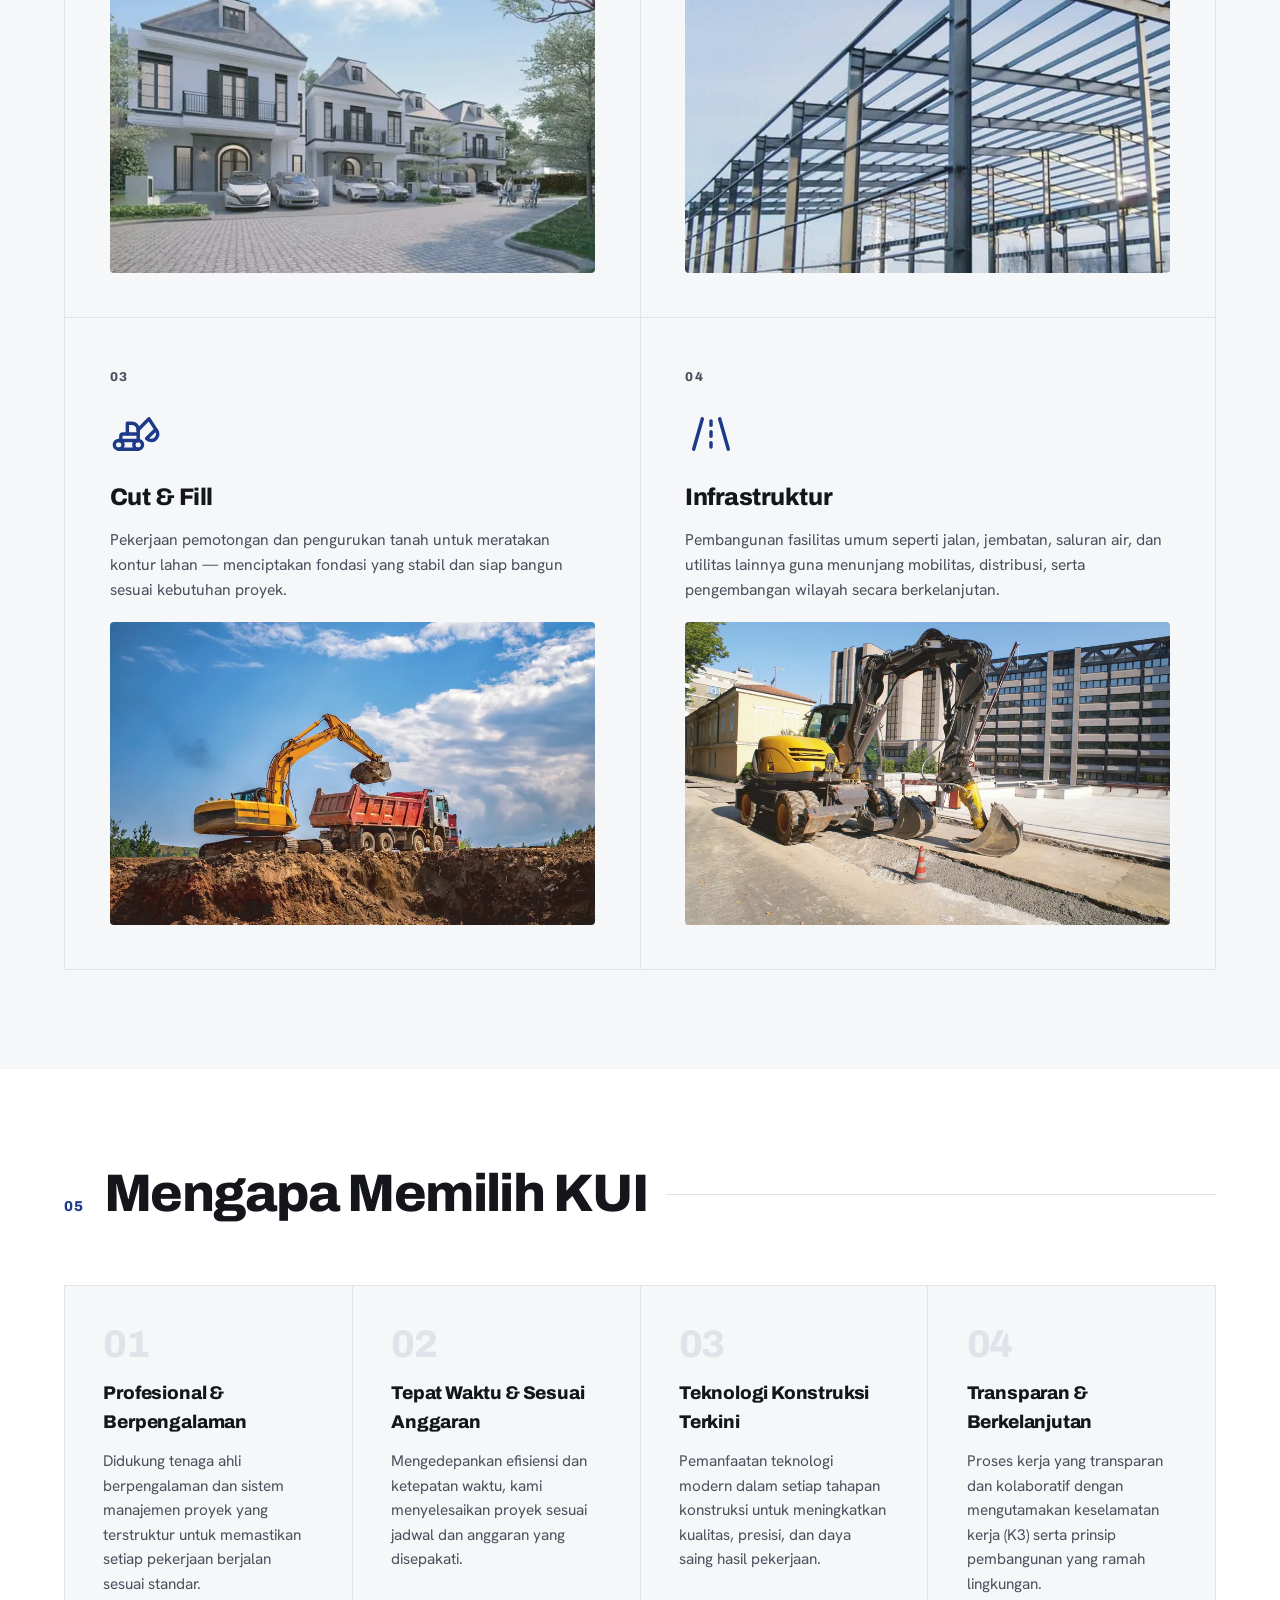
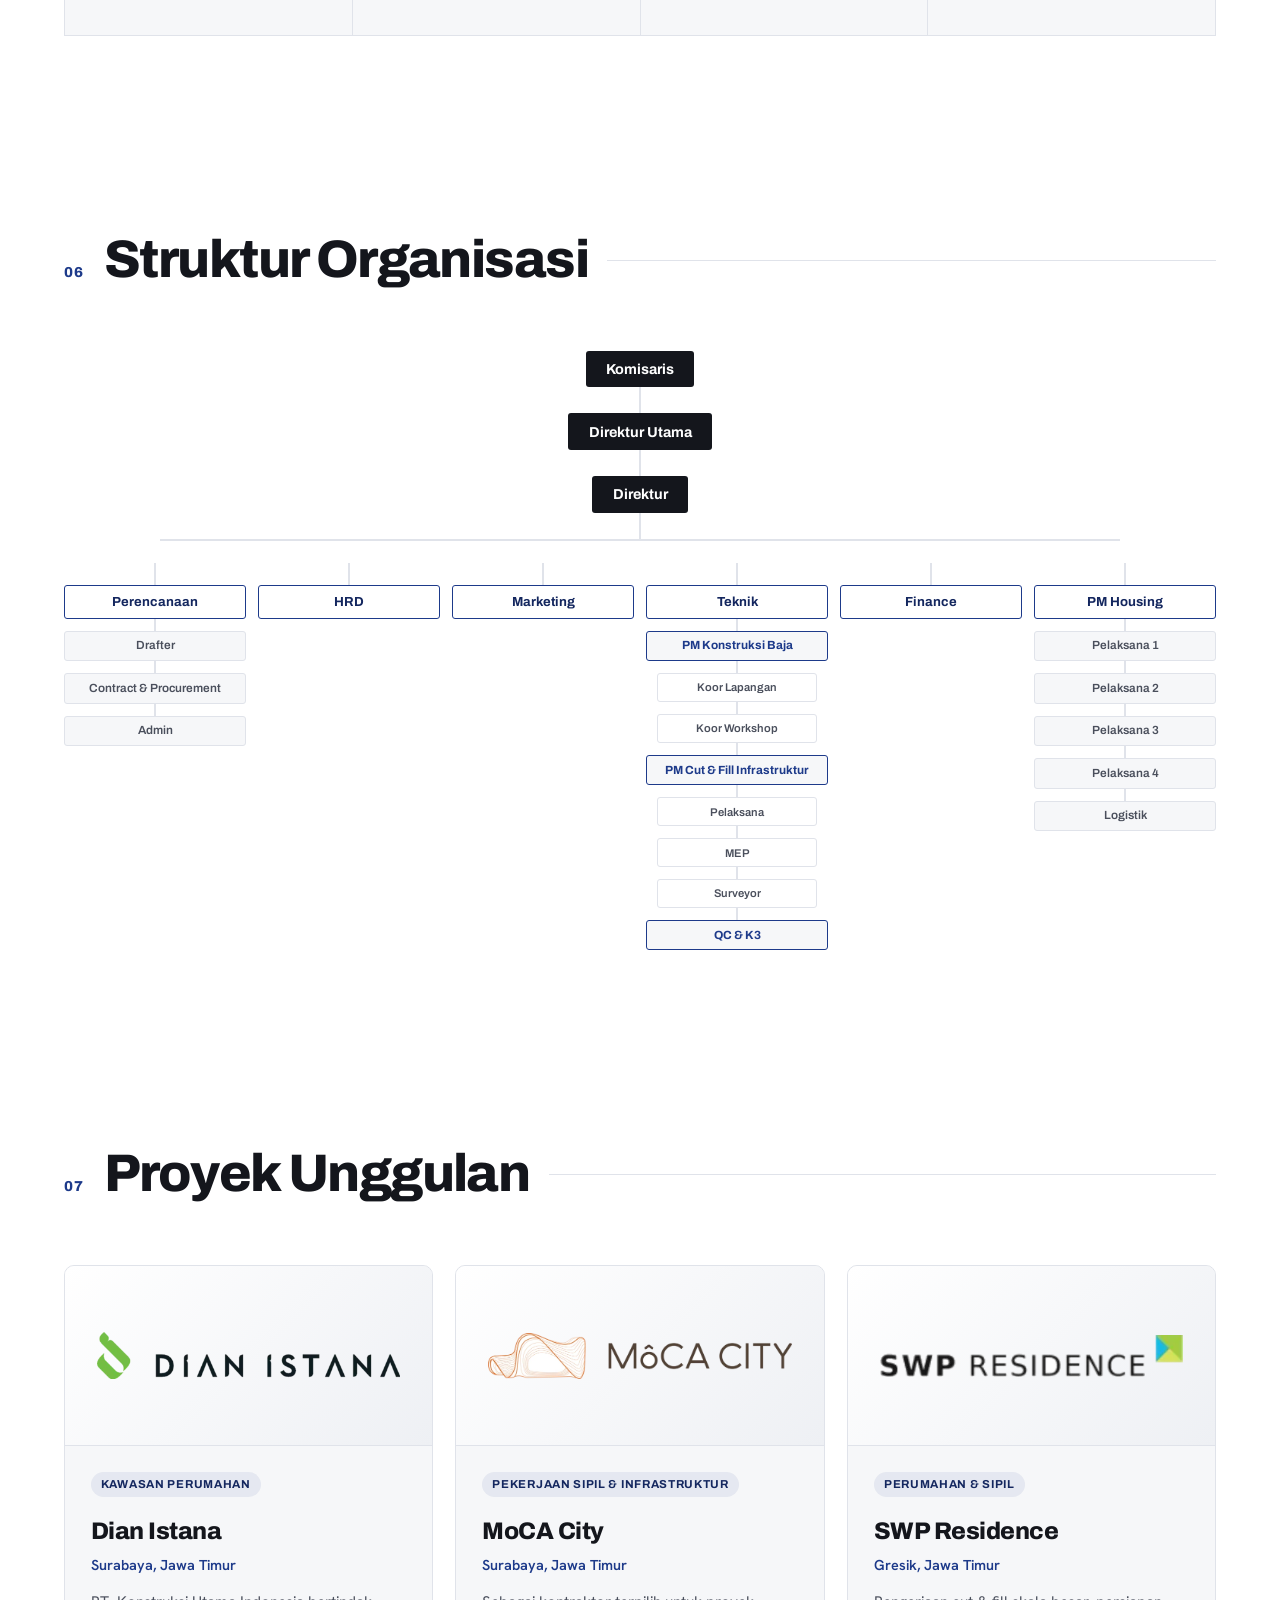
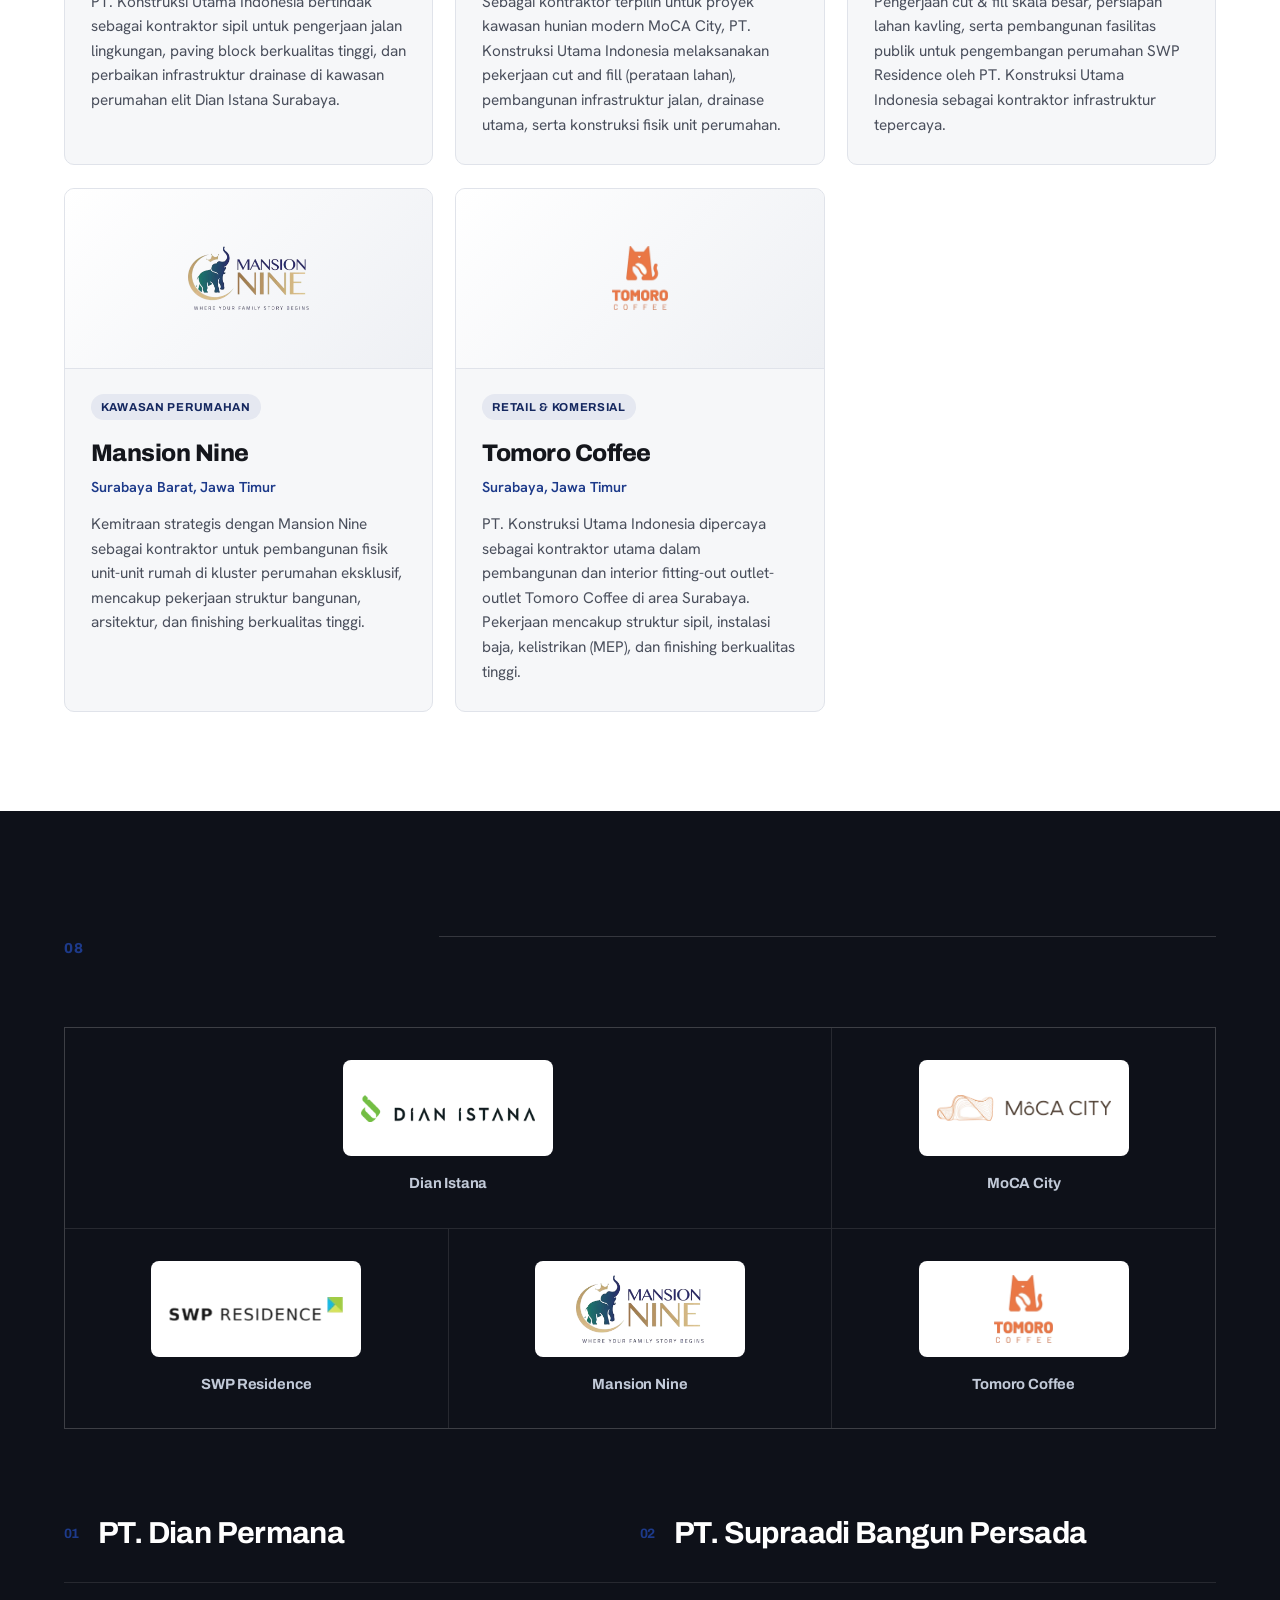
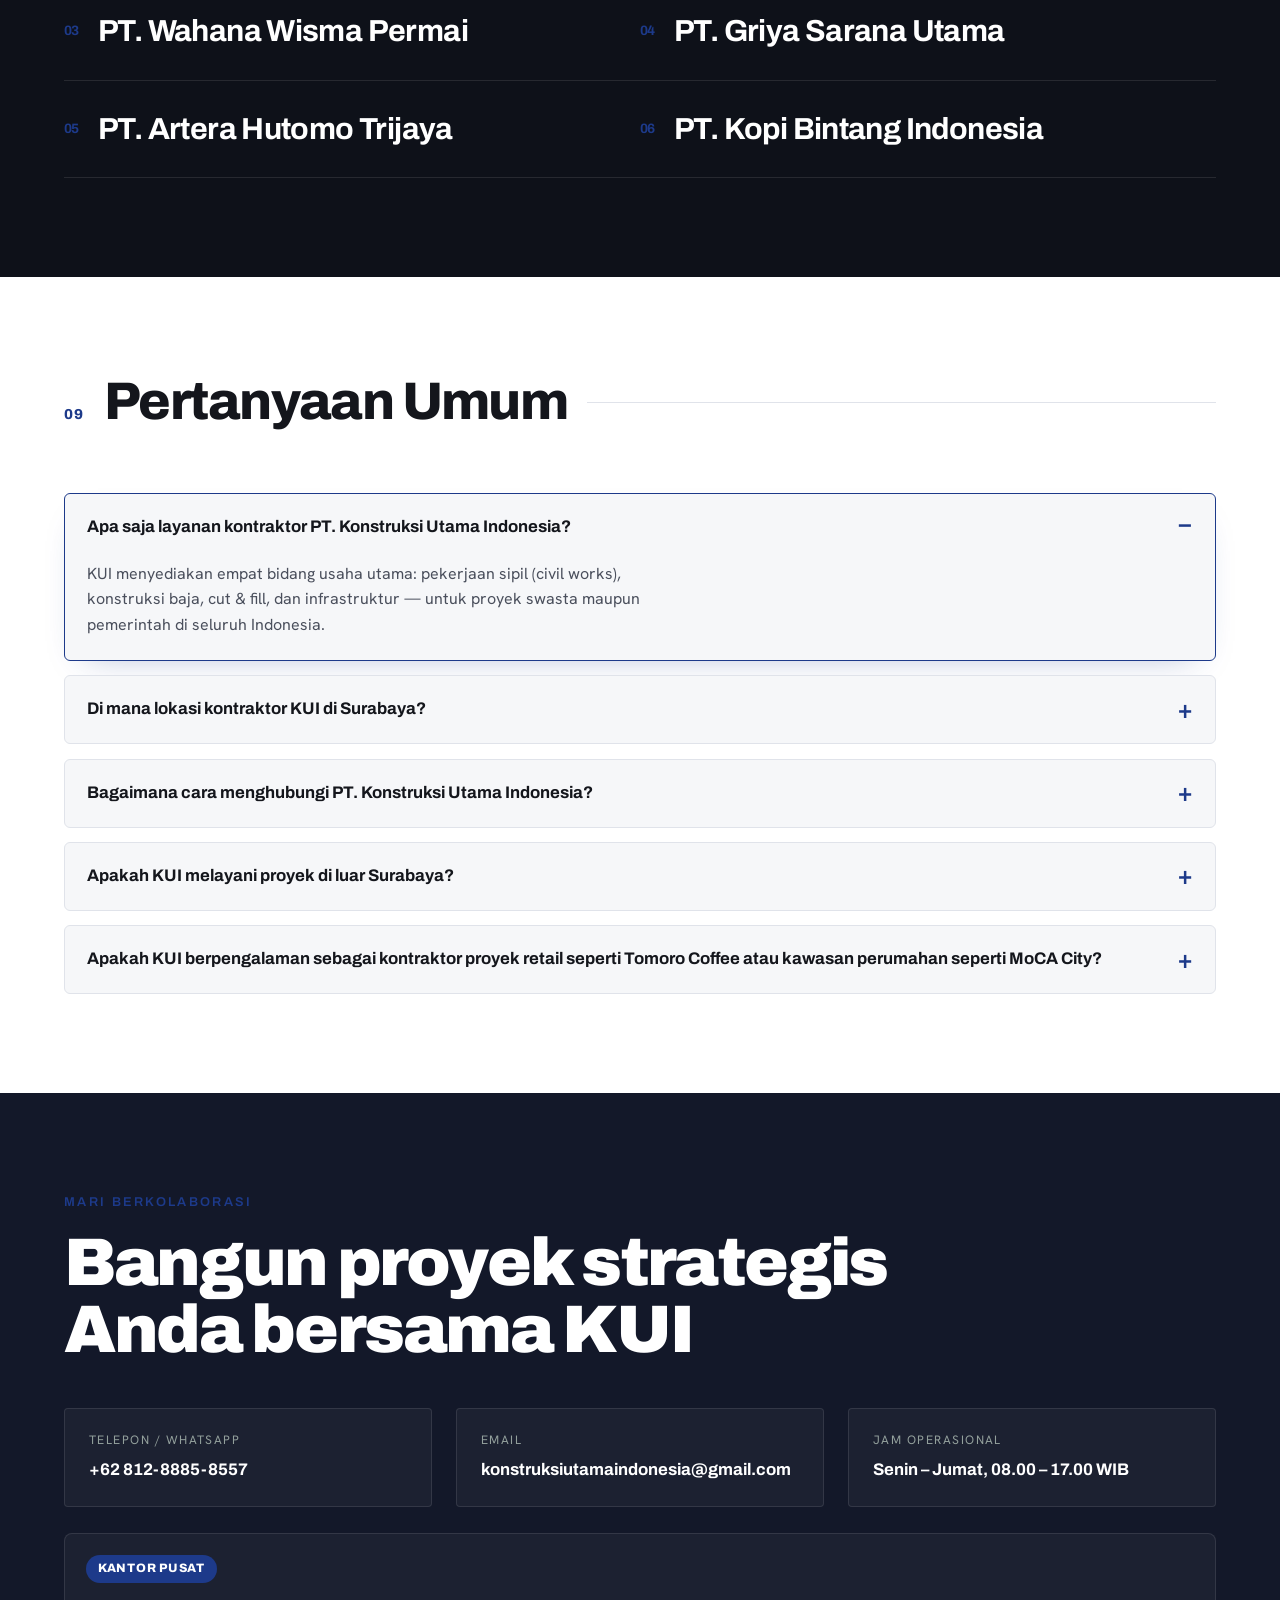
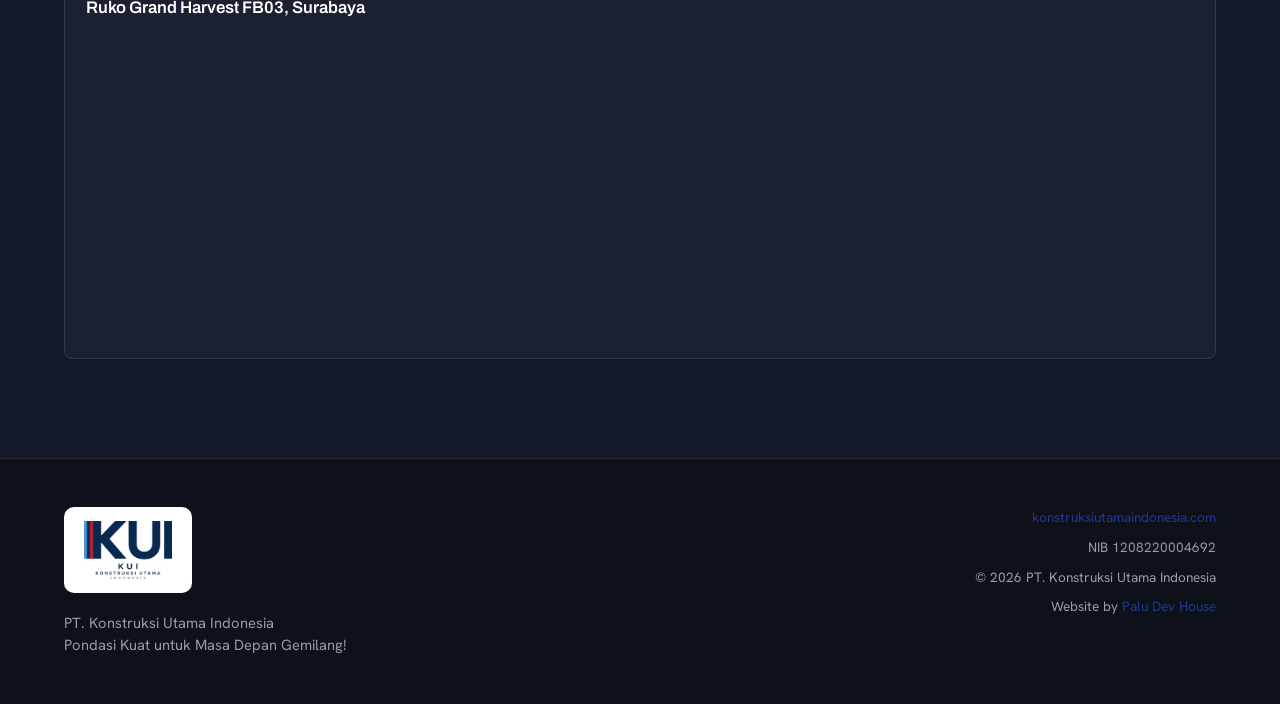
==== commit 86e3ec37: "feat: navy accent, new logo, service icons, layout cleanup - Swap brand red accent to navy blue acro" ====
--- a/index.html
+++ b/index.html
@@ -34,7 +34,7 @@
   <meta name="twitter:description" content="PT. Konstruksi Utama Indonesia (KUI) adalah kontraktor Surabaya terpercaya untuk proyek sipil, baja, cut &amp; fill, dan infrastruktur. Kontraktor utama proyek strategis seperti Tomoro Coffee, MoCA City, Mansion Nine, Dian Istana, dan SWP Residence." />
   <meta name="twitter:image" content="https://konstruksiutamaindonesia.com/assets/og-image.jpg" />
 
-  <meta name="theme-color" content="#d8232a" />
+  <meta name="theme-color" content="#1d3a8a" />
   <link rel="icon" href="assets/favicon.ico" sizes="any" />
   <link rel="apple-touch-icon" href="assets/apple-touch-icon.png" />
 
@@ -124,9 +124,8 @@
   <!-- ============ NAV ============ -->
   <header class="nav" id="nav">
     <a href="#hero" class="nav__brand" aria-label="PT. Konstruksi Utama Indonesia — Beranda">
-      <img class="nav__logo" src="assets/kui-logo-mark.webp" width="320" height="127"
+      <img class="nav__logo" src="assets/kui-logo-mark.webp" width="480" height="318"
            alt="Logo PT. Konstruksi Utama Indonesia (KUI)" fetchpriority="high" decoding="async" />
-      <span class="nav__brand-full">PT. Konstruksi Utama<br />Indonesia</span>
     </a>
     <nav class="nav__links" aria-label="Navigasi utama">
       <a href="#tentang">Tentang</a>
@@ -647,7 +646,7 @@
   <footer class="footer">
     <div class="footer__brand">
       <span class="footer__logo">
-        <img src="assets/kui-logo.webp" width="640" height="384" alt="Logo PT. Konstruksi Utama Indonesia (KUI)" loading="lazy" decoding="async" />
+        <img src="assets/kui-logo.webp" width="891" height="590" alt="Logo PT. Konstruksi Utama Indonesia (KUI)" loading="lazy" decoding="async" />
       </span>
       <p>PT. Konstruksi Utama Indonesia<br />Pondasi Kuat untuk Masa Depan Gemilang!</p>
     </div>
--- a/styles.css
+++ b/styles.css
@@ -6,8 +6,9 @@
 
 :root {
   /* Brand: KUI logo red + navy blue */
-  --red:     #d8232a;
-  --red-dk:  #b21d23;
+  /* Accent switched from brand red to navy blue */
+  --red:     #1d3a8a;
+  --red-dk:  #14275f;
   --blue:    #1d3a8a;
   --blue-dk: #14275f;
   --ink:     #14161c;
@@ -73,7 +74,7 @@
   white-space: nowrap;
 }
 .btn--solid { background: var(--ink); color: #fff; }
-.btn--solid:hover { background: var(--red); transform: translateY(-3px); box-shadow: 0 12px 28px -12px rgba(216,35,42,.6); }
+.btn--solid:hover { background: var(--red); transform: translateY(-3px); box-shadow: 0 12px 28px -12px rgba(29,58,138,.6); }
 .btn--ghost { color: var(--ink); border: 1.5px solid var(--ink); }
 .btn--ghost:hover { background: var(--ink); color: #fff; transform: translateY(-3px); }
 .btn--nav { background: var(--red); color: #fff; padding: .7em 1.25em; }
@@ -390,7 +391,7 @@
 .cta__title { font-family: var(--f-display); font-weight: 900; font-size: clamp(2.1rem, 5.5vw, 4.2rem); line-height: 1; letter-spacing: -.035em; margin-bottom: 2.8rem; }
 .cta__contacts { display: grid; grid-template-columns: repeat(auto-fit, minmax(230px, 1fr)); gap: 1.5rem; }
 .cta__contact { display: flex; flex-direction: column; gap: .4rem; padding: 1.4rem 1.5rem; background: rgba(255,255,255,.04); border: 1px solid rgba(255,255,255,.1); border-radius: 4px; transition: background .3s, transform .4s var(--ease), border-color .3s; }
-a.cta__contact:hover { background: rgba(216,35,42,.12); border-color: var(--red); transform: translateY(-4px); }
+a.cta__contact:hover { background: rgba(29,58,138,.12); border-color: var(--red); transform: translateY(-4px); }
 .cta__contact-label { font-size: .76rem; letter-spacing: .12em; text-transform: uppercase; color: #93a09c; }
 .cta__contact-val { font-family: var(--f-display); font-weight: 700; font-size: 1.05rem; word-break: break-word; }
 
@@ -503,7 +504,7 @@
   border: 1px solid var(--line); border-radius: 6px; background: var(--paper);
   padding: 0 1.4rem; transition: border-color .3s, box-shadow .3s;
 }
-.faq__item[open] { border-color: var(--red); box-shadow: 0 14px 34px -22px rgba(216,35,42,.4); }
+.faq__item[open] { border-color: var(--red); box-shadow: 0 14px 34px -22px rgba(29,58,138,.4); }
 .faq__item summary {
   cursor: pointer; list-style: none; padding: 1.25rem 2rem 1.25rem 0; position: relative;
   font-family: var(--f-display); font-weight: 700; font-size: 1.05rem; color: var(--ink);
@@ -686,7 +687,7 @@
   font-family: var(--f-body); font-size: 1rem; padding: .8em .9em; border: 1px solid var(--line);
   border-radius: 6px; background: var(--paper-2); color: var(--ink); transition: border-color .25s, box-shadow .25s;
 }
-.cform input:focus, .cform textarea:focus { outline: none; border-color: var(--red); box-shadow: 0 0 0 3px rgba(216,35,42,.12); }
+.cform input:focus, .cform textarea:focus { outline: none; border-color: var(--red); box-shadow: 0 0 0 3px rgba(29,58,138,.12); }
 .cform textarea { resize: vertical; min-height: 120px; }
 
 /* ---------- Footer nav ---------- */
@@ -756,7 +757,7 @@
 .project__tag {
   display: inline-block; font-family: var(--f-display); font-weight: 700;
   font-size: .72rem; letter-spacing: .06em; text-transform: uppercase;
-  color: var(--red-dk); background: rgba(216,35,42,.08);
+  color: var(--red-dk); background: rgba(29,58,138,.08);
   padding: .3em .9em; border-radius: 999px; margin-bottom: .9rem;
 }
 .project__title { font-family: var(--f-display); font-weight: 800; font-size: 1.5rem; letter-spacing: -.02em; }
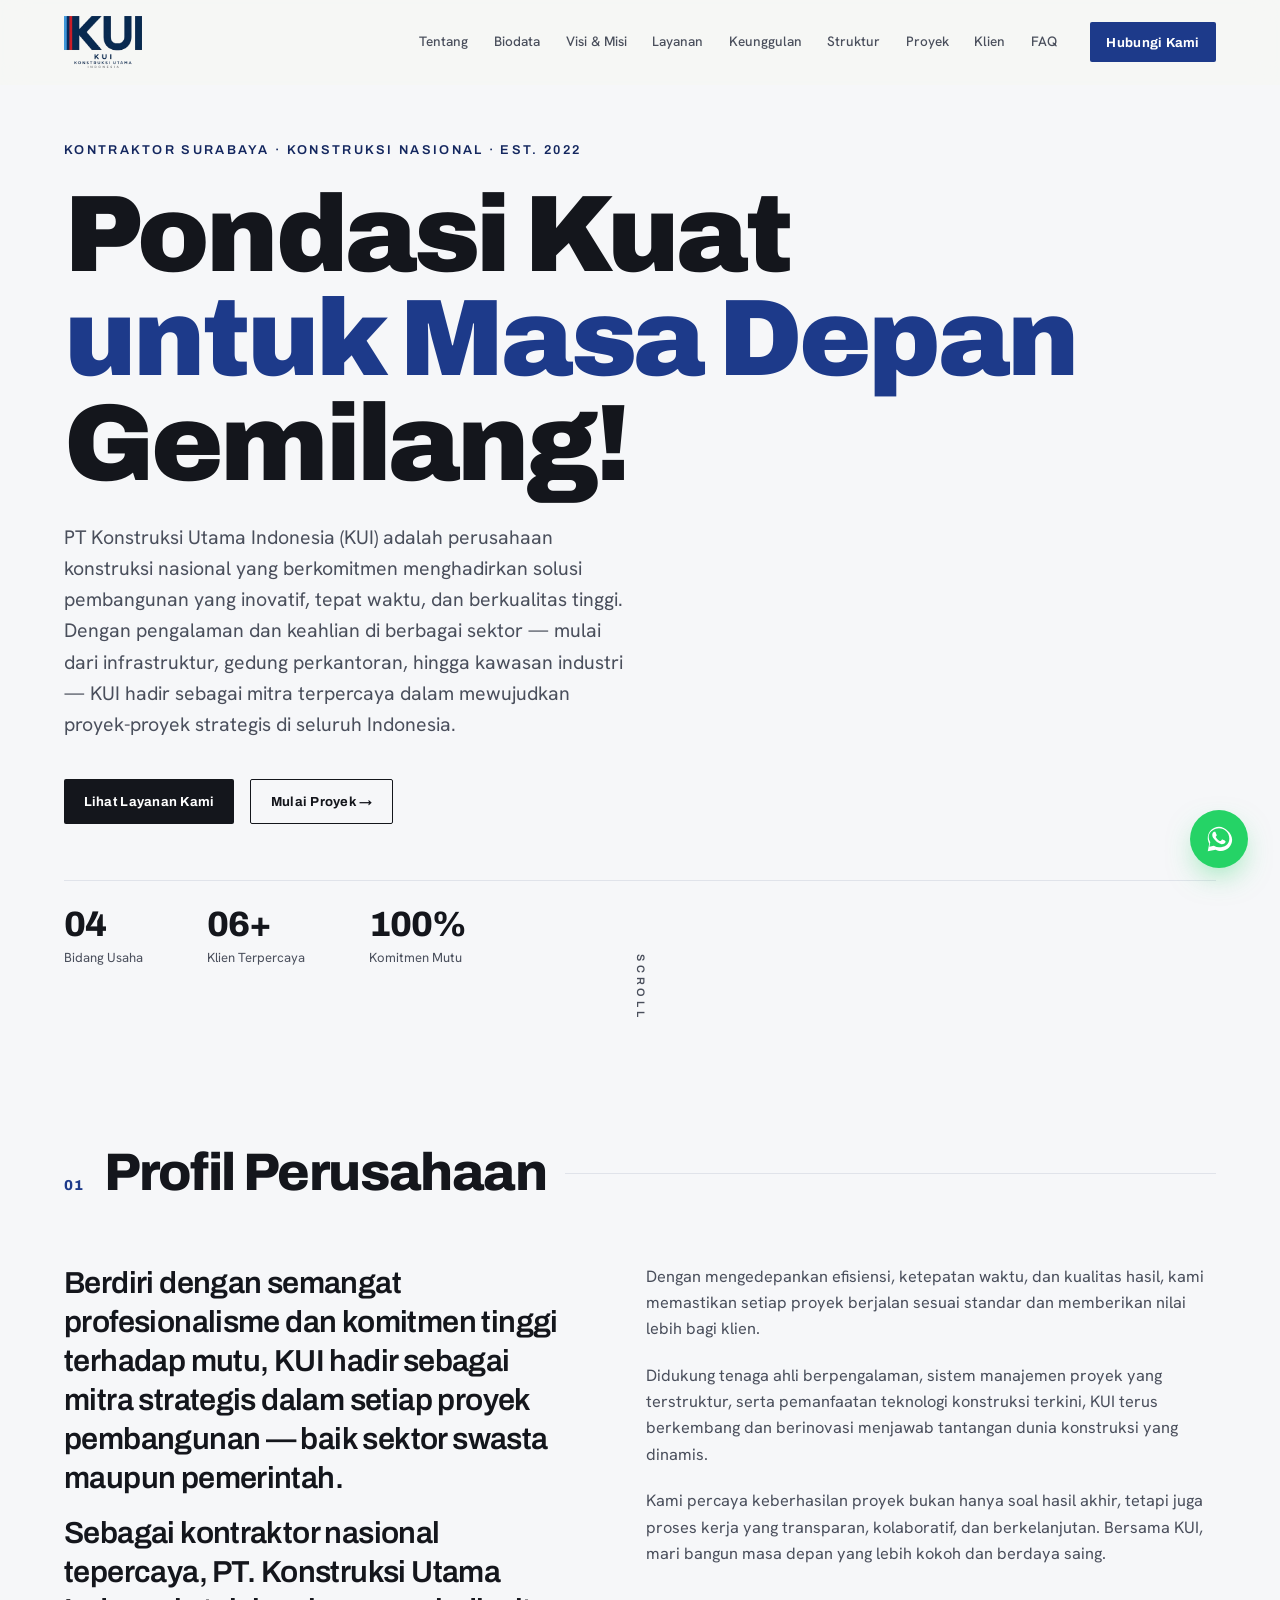
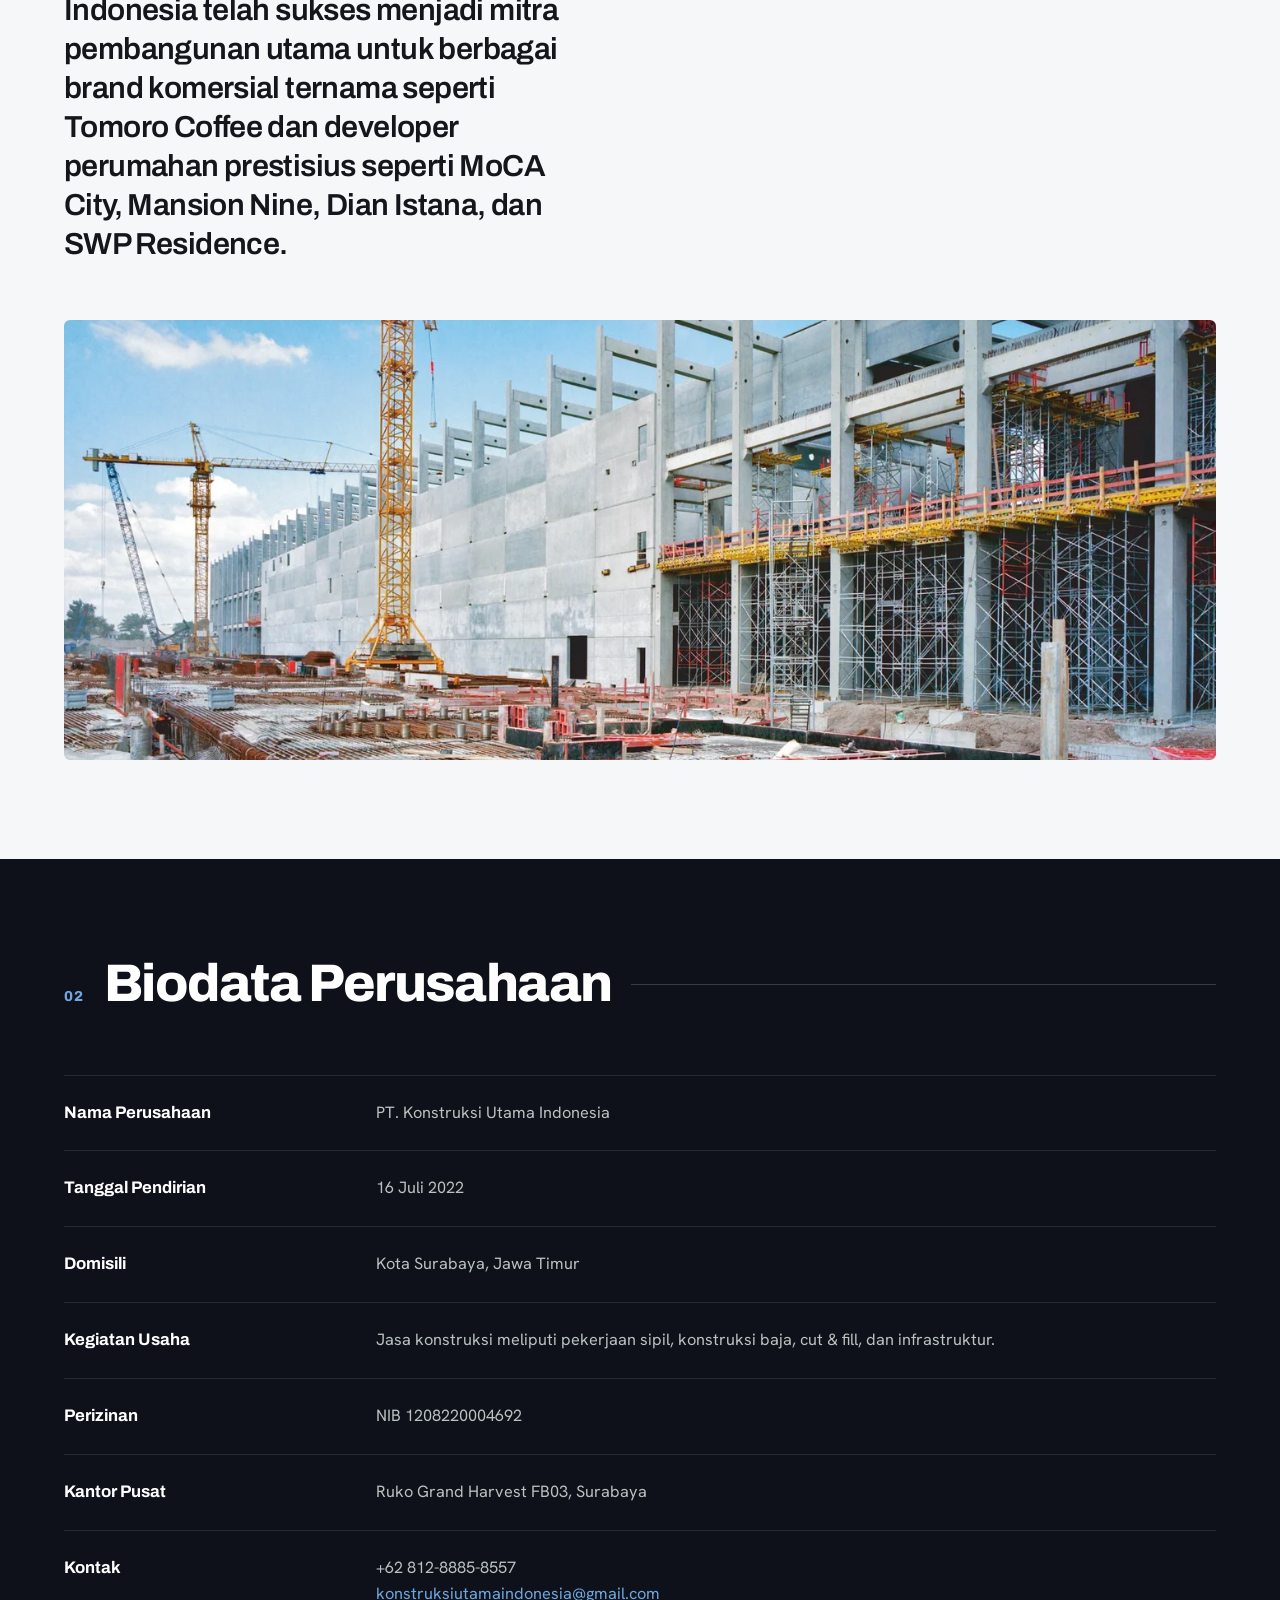
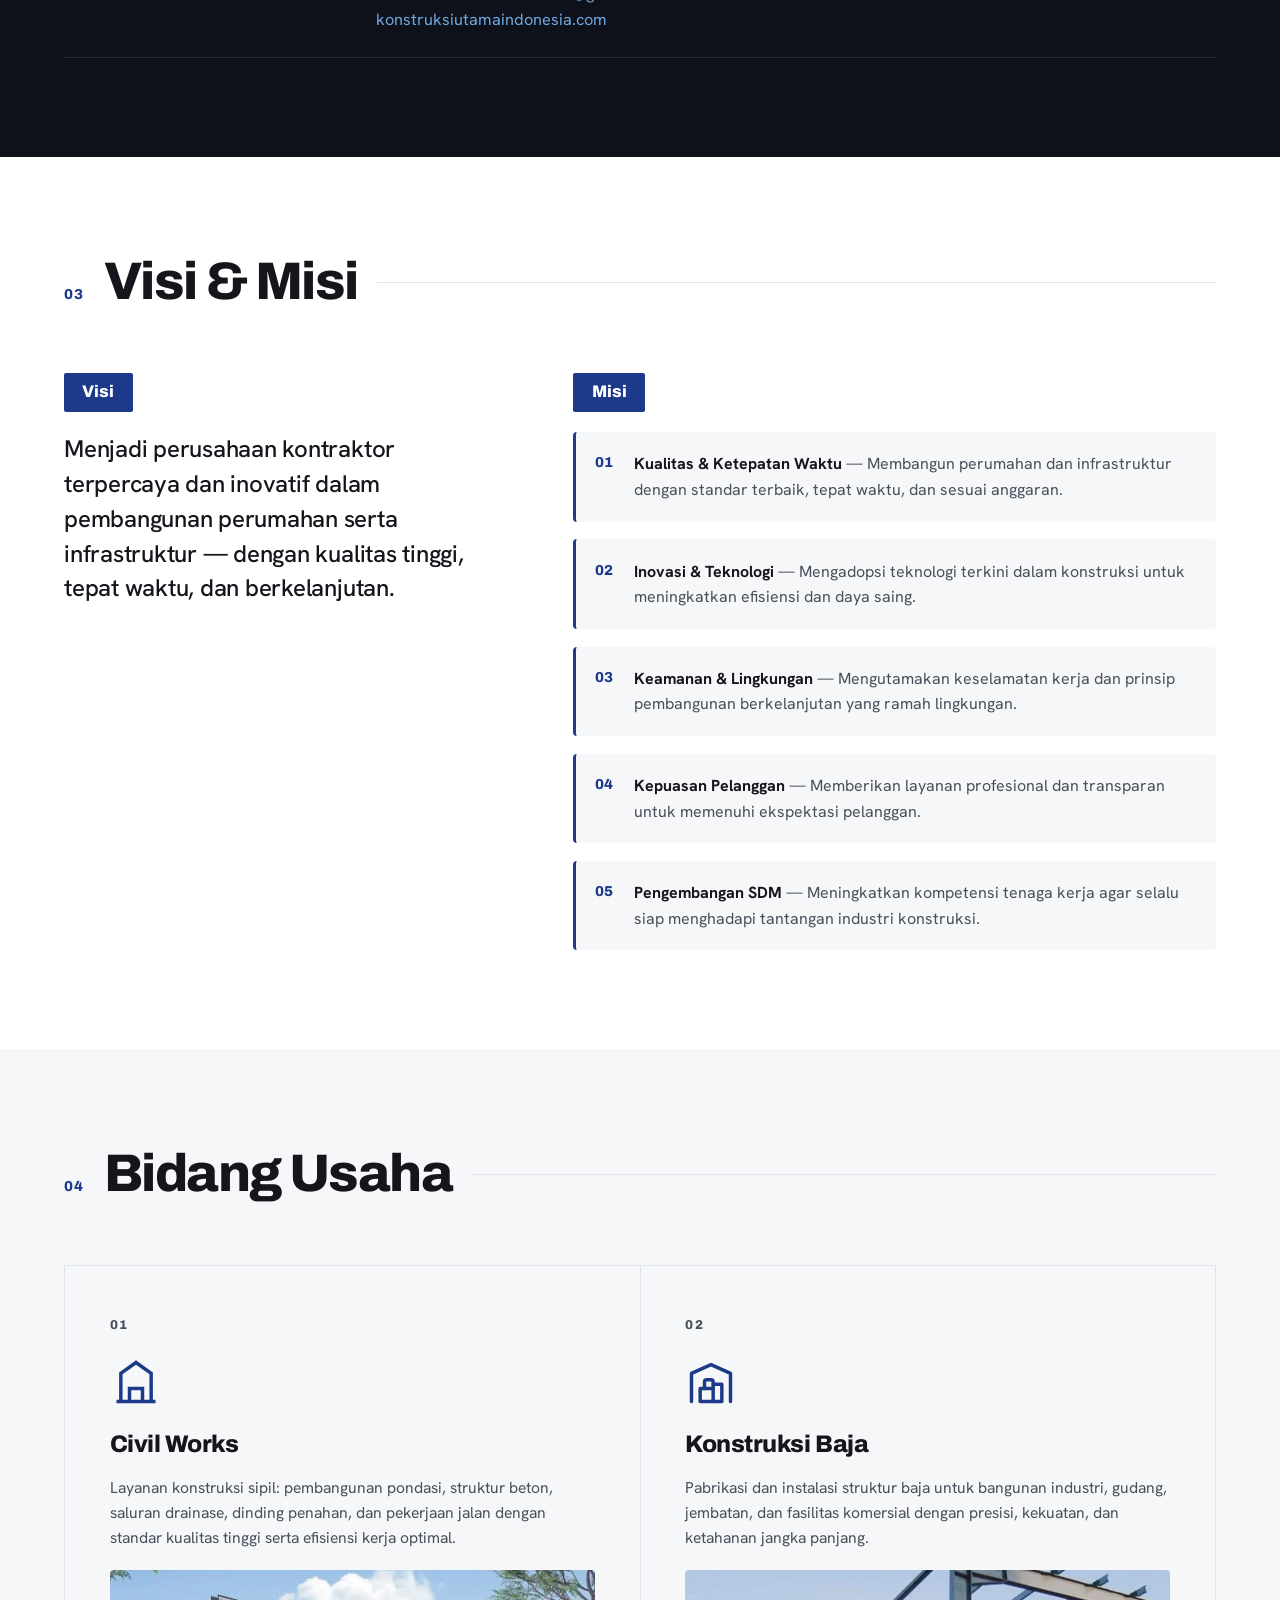
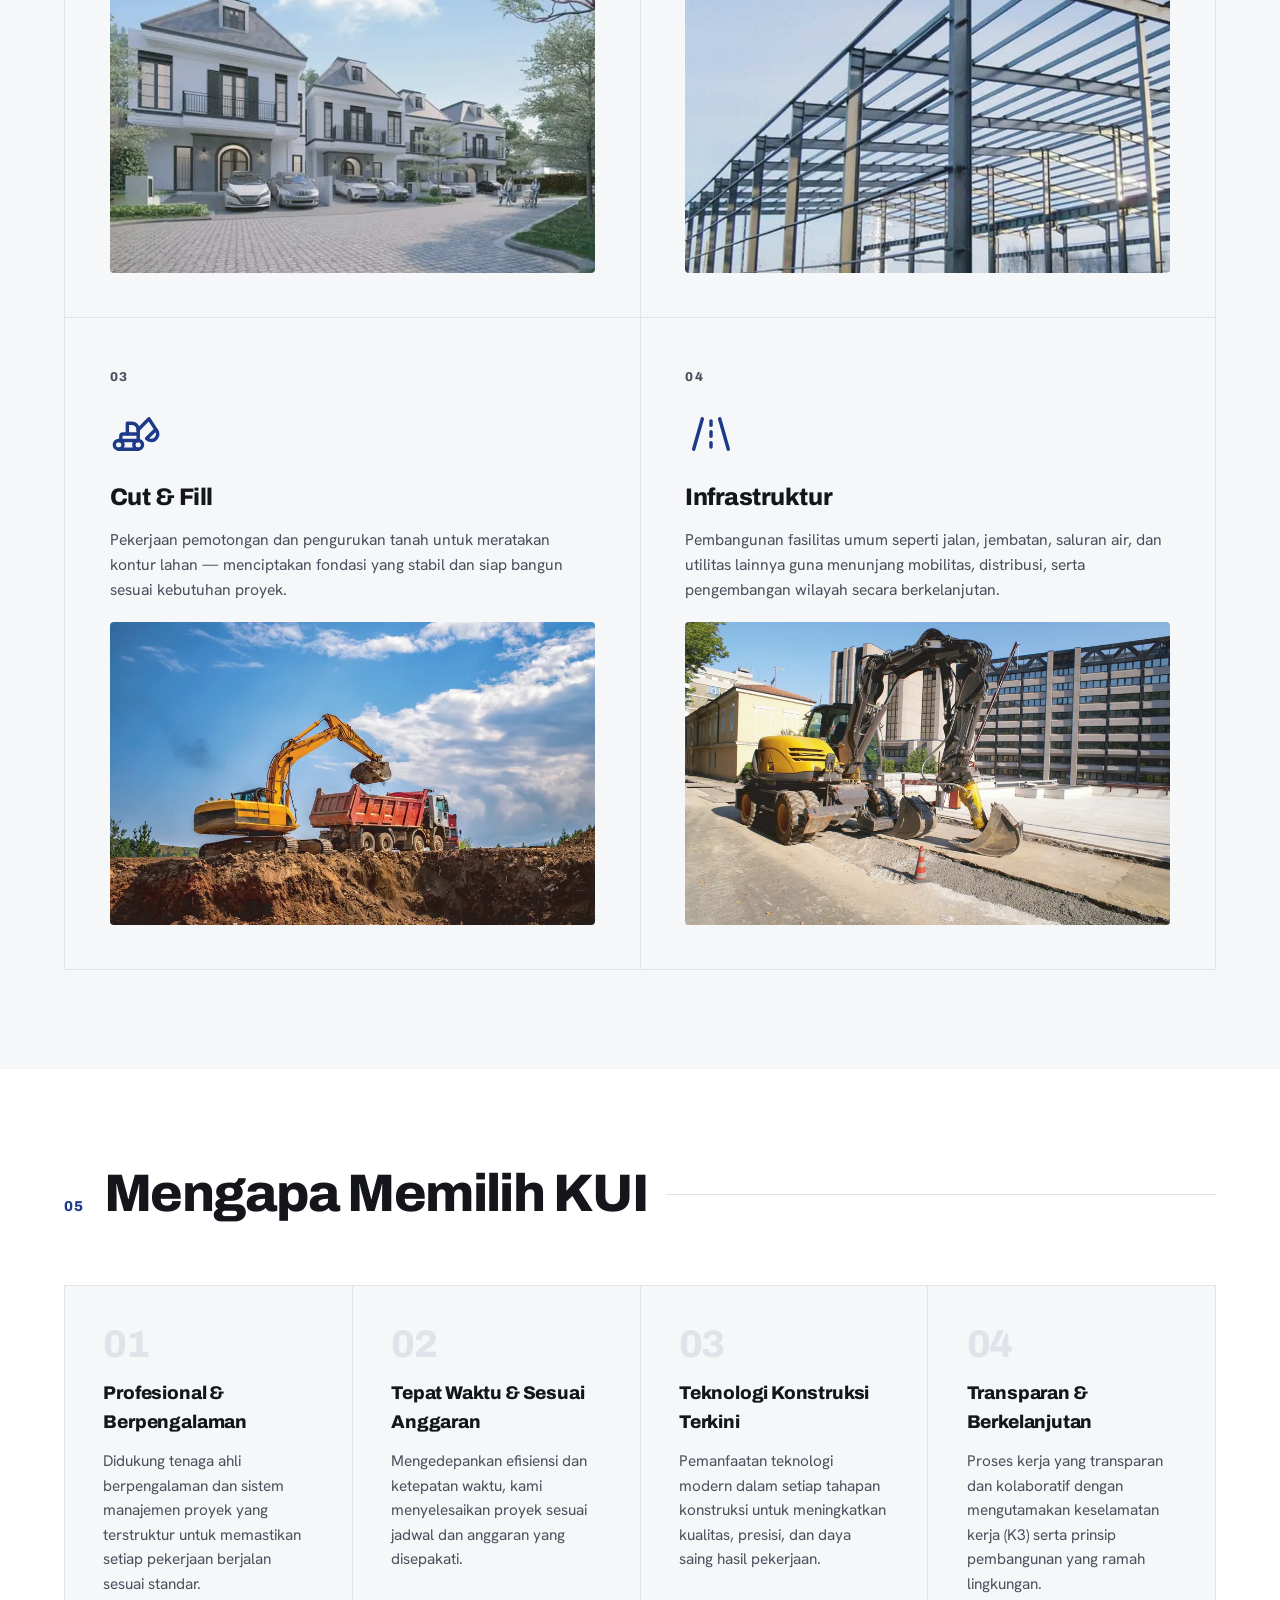
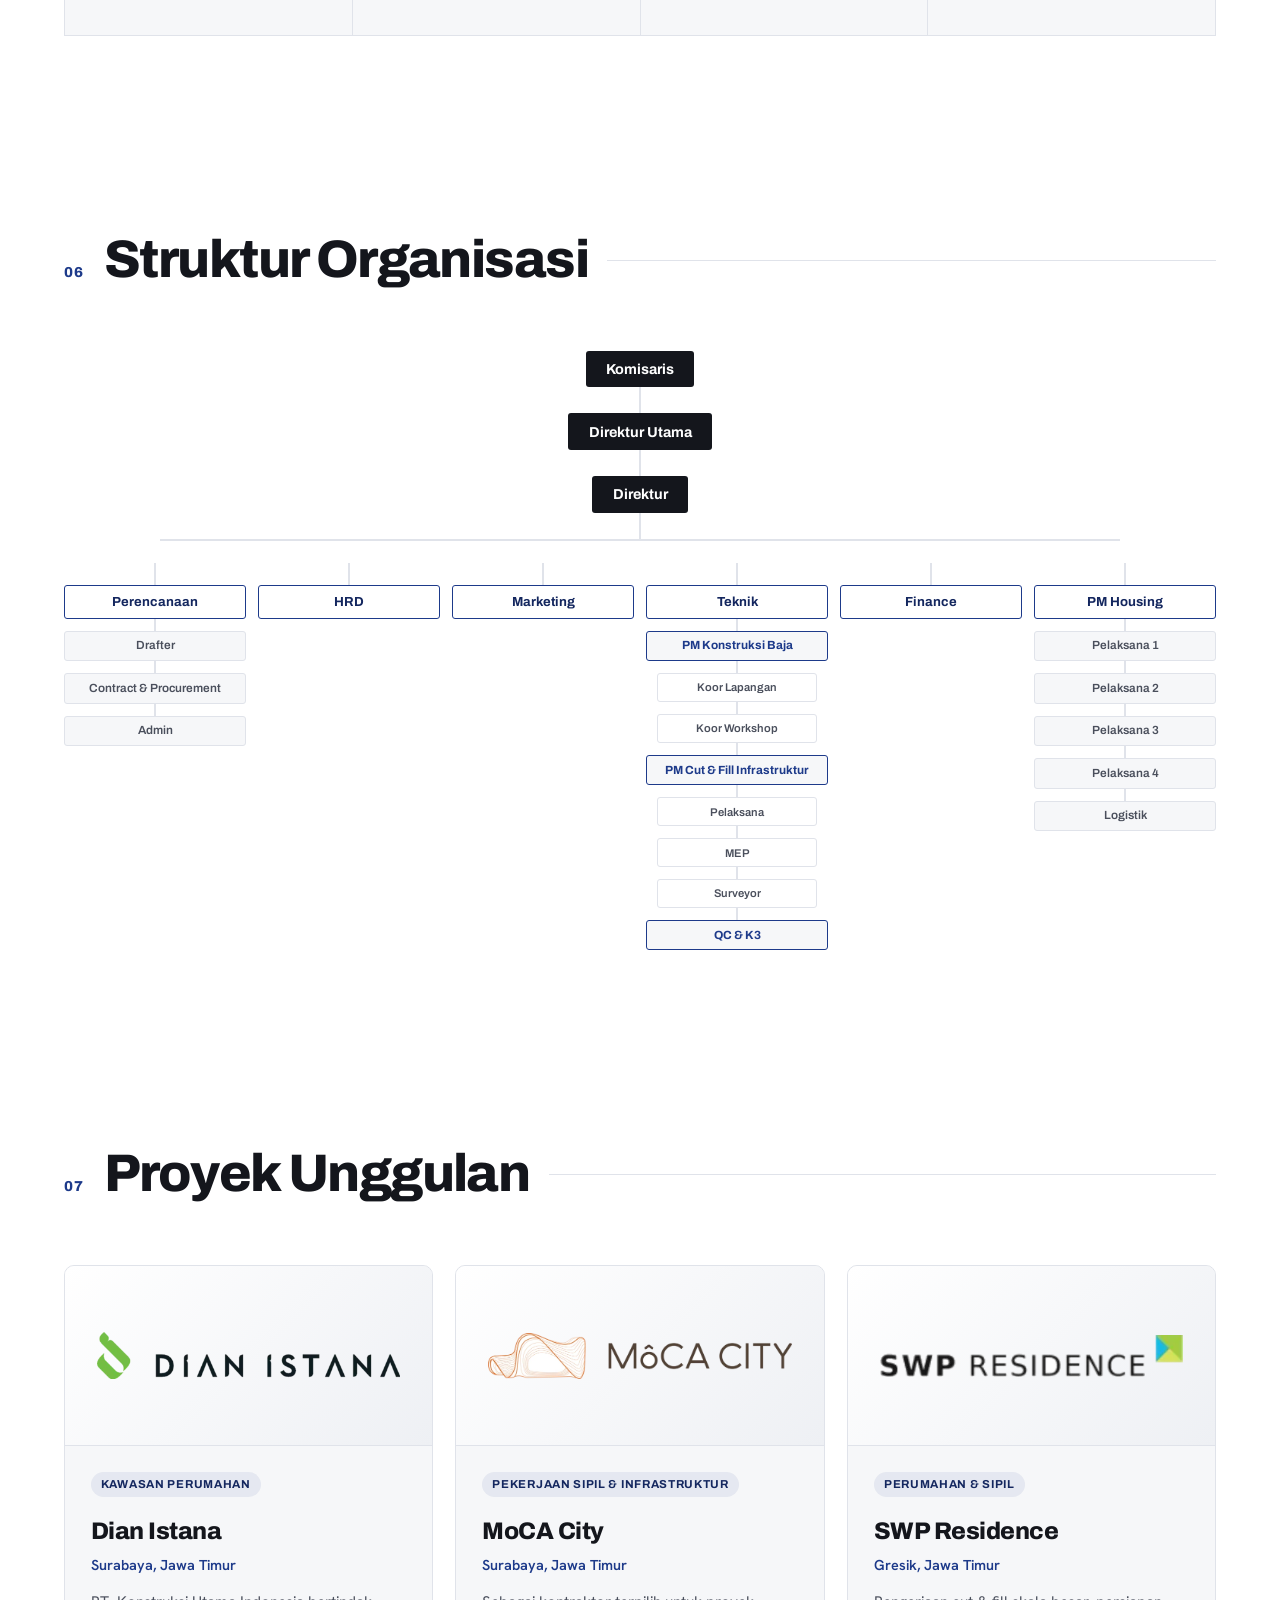
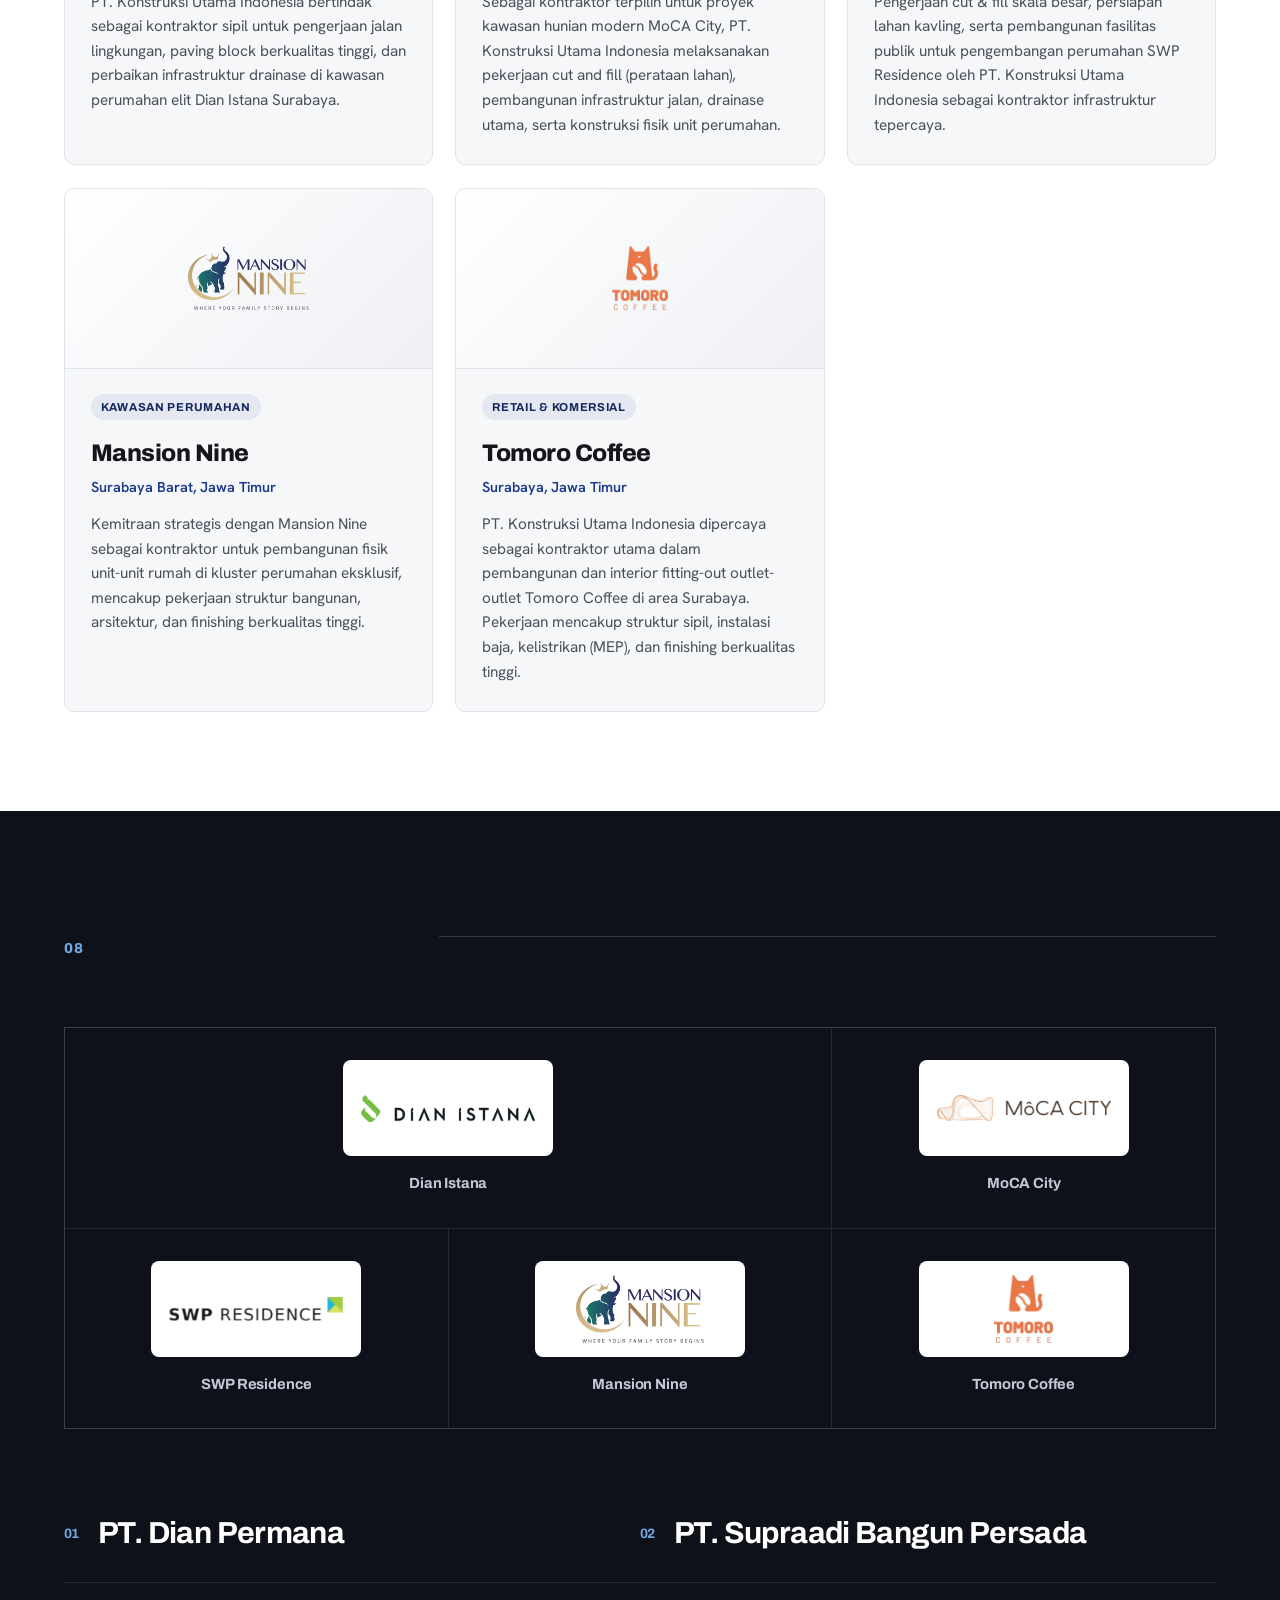
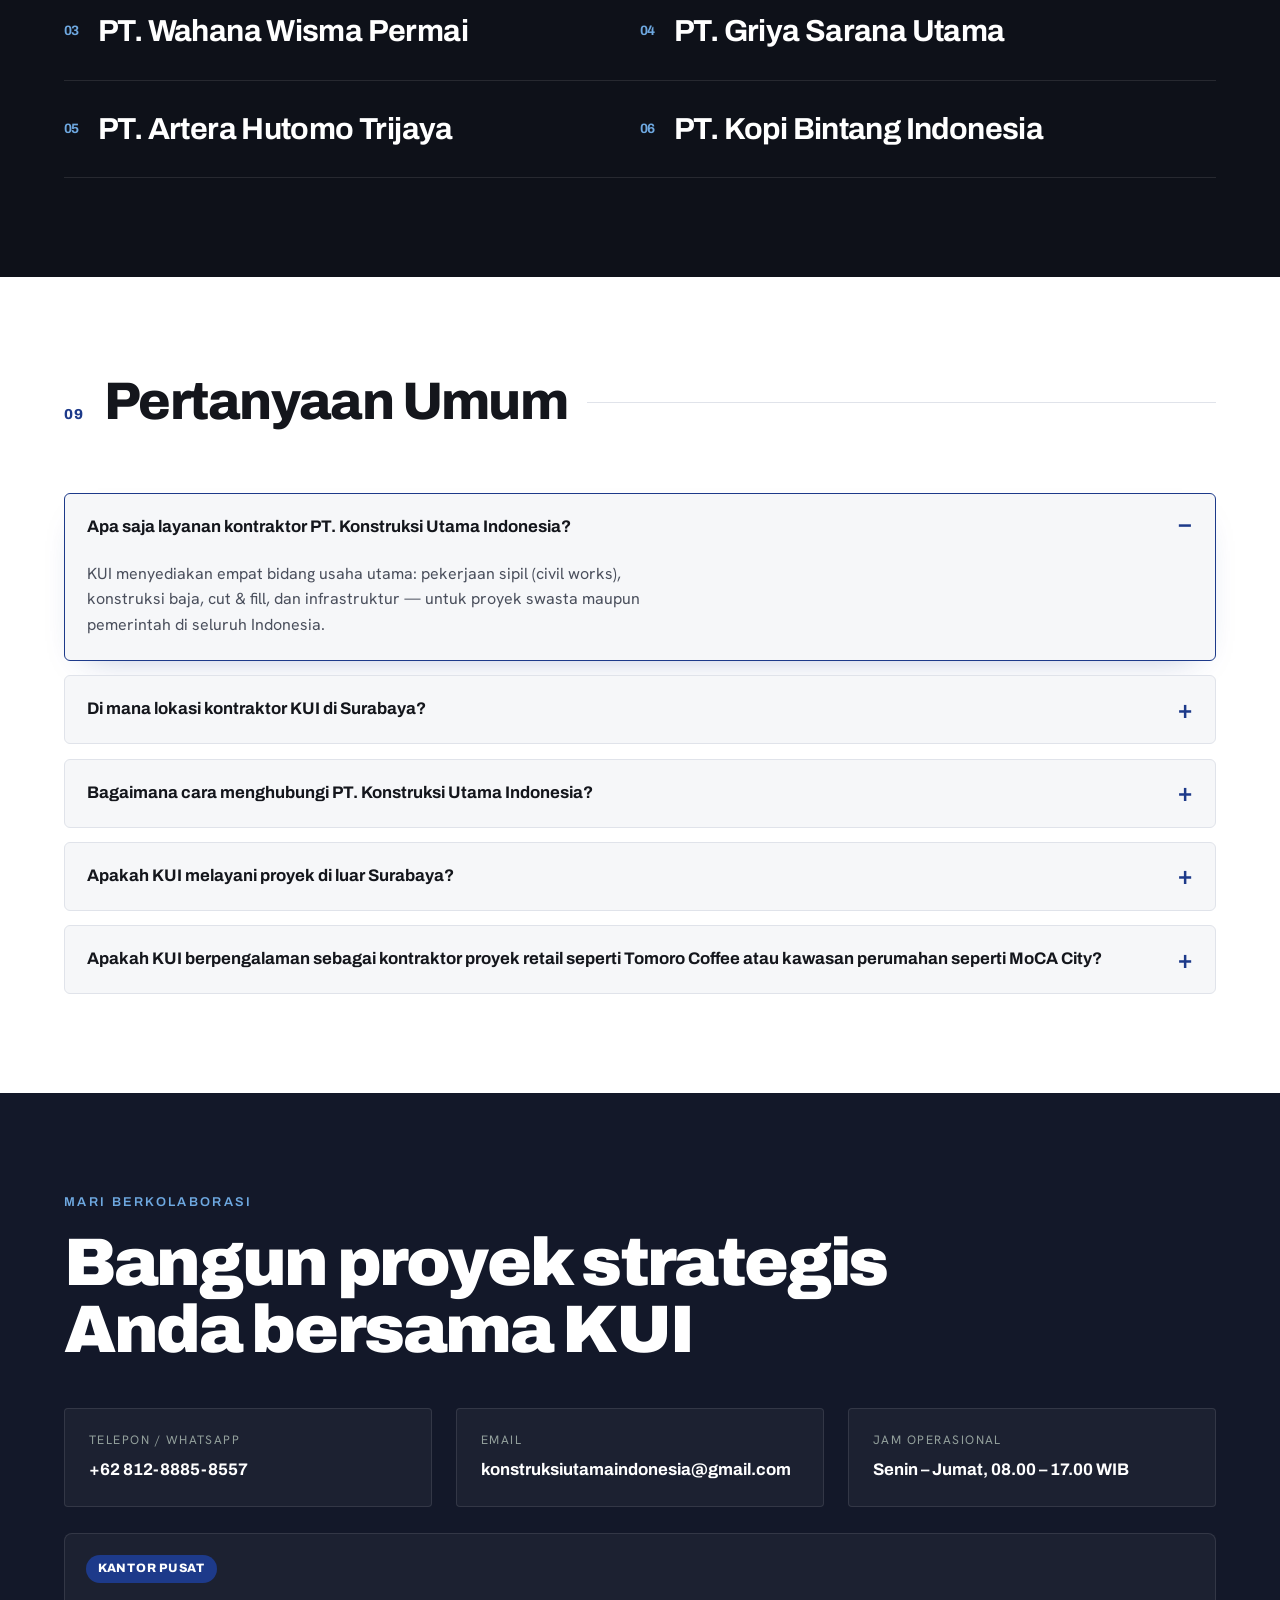
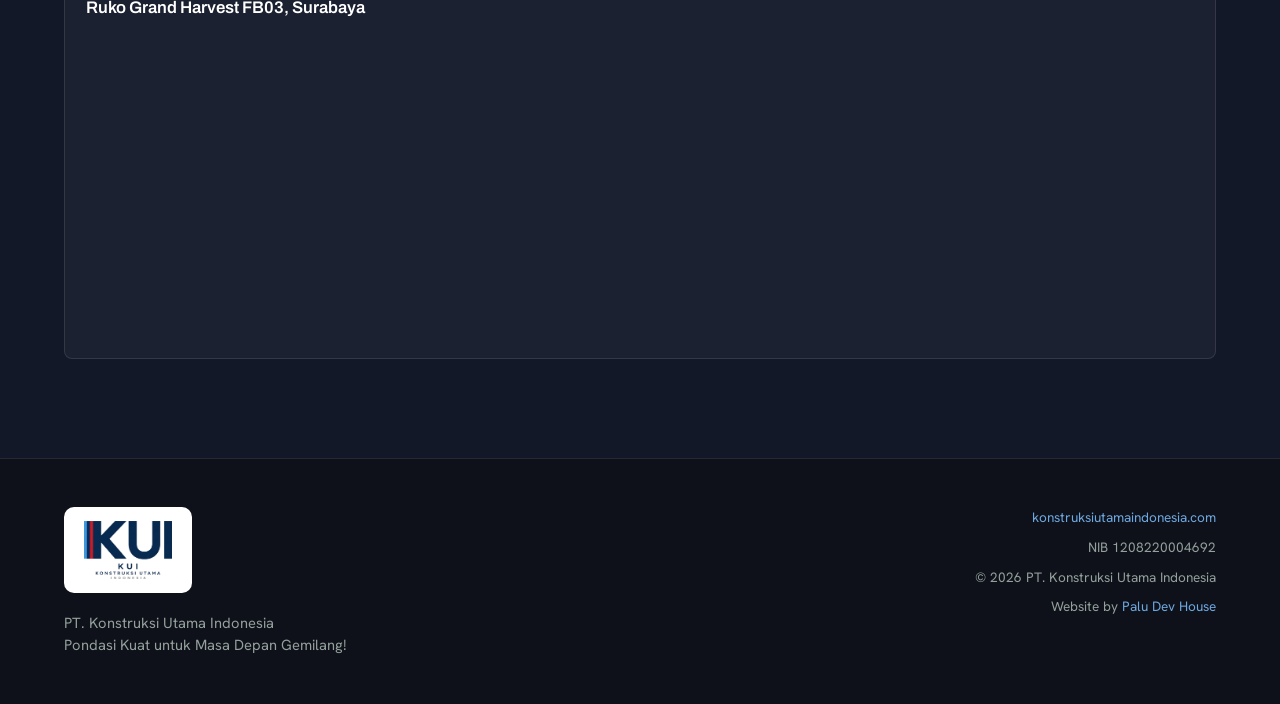
==== commit 9607054a: "feat: new OG image from new logo; remove dead logo files - Regenerate og-image.jpg (1200x630) from t" ====
--- a/index.html
+++ b/index.html
@@ -10,7 +10,7 @@
   <meta name="keywords" content="kontraktor surabaya, jasa konstruksi surabaya, kontraktor baja surabaya, kontraktor indonesia, jasa cut and fill surabaya, kontraktor sipil surabaya, kontraktor infrastruktur, konstruksi baja, PT Konstruksi Utama Indonesia, KUI, kontraktor tomoro coffee, kontraktor moca city, kontraktor utama kui, kontraktor bangunan komersial" />
   <meta name="author" content="PT. Konstruksi Utama Indonesia" />
   <meta name="robots" content="index, follow, max-snippet:-1, max-image-preview:large, max-video-preview:-1" />
-  <link rel="canonical" href="https://konstruksiutamaindonesia.com/" />
+  <link rel="canonical" href="https://www.konstruksiutamaindonesia.com/" />
 
   <!-- ============ GEO TARGETING ============ -->
   <meta name="geo.region" content="ID-JI" />
@@ -23,8 +23,8 @@
   <meta property="og:site_name" content="PT. Konstruksi Utama Indonesia" />
   <meta property="og:title" content="Kontraktor Surabaya — PT. Konstruksi Utama Indonesia (KUI)" />
   <meta property="og:description" content="PT. Konstruksi Utama Indonesia (KUI) adalah kontraktor Surabaya terpercaya untuk proyek sipil, baja, cut &amp; fill, dan infrastruktur. Kontraktor utama proyek strategis seperti Tomoro Coffee, MoCA City, Mansion Nine, Dian Istana, dan SWP Residence." />
-  <meta property="og:url" content="https://konstruksiutamaindonesia.com/" />
-  <meta property="og:image" content="https://konstruksiutamaindonesia.com/assets/og-image.jpg?v=2" />
+  <meta property="og:url" content="https://www.konstruksiutamaindonesia.com/" />
+  <meta property="og:image" content="https://www.konstruksiutamaindonesia.com/assets/og-image.jpg?v=3" />
   <meta property="og:image:width" content="1200" />
   <meta property="og:image:height" content="630" />
   <meta property="og:image:type" content="image/jpeg" />
@@ -32,11 +32,13 @@
   <meta name="twitter:card" content="summary_large_image" />
   <meta name="twitter:title" content="Kontraktor Surabaya — PT. Konstruksi Utama Indonesia (KUI)" />
   <meta name="twitter:description" content="PT. Konstruksi Utama Indonesia (KUI) adalah kontraktor Surabaya terpercaya untuk proyek sipil, baja, cut &amp; fill, dan infrastruktur. Kontraktor utama proyek strategis seperti Tomoro Coffee, MoCA City, Mansion Nine, Dian Istana, dan SWP Residence." />
-  <meta name="twitter:image" content="https://konstruksiutamaindonesia.com/assets/og-image.jpg" />
+  <meta name="twitter:image" content="https://www.konstruksiutamaindonesia.com/assets/og-image.jpg?v=3" />
 
   <meta name="theme-color" content="#1d3a8a" />
-  <link rel="icon" href="assets/favicon.ico" sizes="any" />
-  <link rel="apple-touch-icon" href="assets/apple-touch-icon.png" />
+  <link rel="icon" href="assets/favicon.ico?v=2" sizes="any" />
+  <link rel="icon" type="image/png" sizes="32x32" href="assets/favicon-32x32.png?v=2" />
+  <link rel="icon" type="image/png" sizes="16x16" href="assets/favicon-16x16.png?v=2" />
+  <link rel="apple-touch-icon" href="assets/apple-touch-icon.png?v=2" />
 
   <!-- ============ FONTS ============ -->
   <link rel="preconnect" href="https://fonts.googleapis.com" />
@@ -50,12 +52,12 @@
   {
     "@context": "https://schema.org",
     "@type": "GeneralContractor",
-    "@id": "https://konstruksiutamaindonesia.com/#organization",
+    "@id": "https://www.konstruksiutamaindonesia.com/#organization",
     "name": "PT. Konstruksi Utama Indonesia",
     "alternateName": "KUI",
-    "url": "https://konstruksiutamaindonesia.com/",
-    "logo": "https://konstruksiutamaindonesia.com/assets/kui-logo.webp",
-    "image": "https://konstruksiutamaindonesia.com/assets/og-image.jpg",
+    "url": "https://www.konstruksiutamaindonesia.com/",
+    "logo": "https://www.konstruksiutamaindonesia.com/assets/kui-logo.webp",
+    "image": "https://www.konstruksiutamaindonesia.com/assets/og-image.jpg?v=3",
     "description": "PT. Konstruksi Utama Indonesia (KUI) adalah kontraktor Surabaya terpercaya. Kami bertindak sebagai kontraktor utama untuk pembangunan outlet Tomoro Coffee, kawasan hunian MoCA City, Mansion Nine, Dian Istana, dan SWP Residence, menyediakan jasa konstruksi sipil, baja, cut & fill, dan infrastruktur.",
     "slogan": "Pondasi Kuat untuk Masa Depan Gemilang!",
     "telephone": "+6281288858557",
@@ -74,6 +76,14 @@
       { "@type": "City", "name": "Surabaya" },
       { "@type": "State", "name": "Jawa Timur" },
       { "@type": "Country", "name": "Indonesia" }
+    ],
+    "openingHoursSpecification": [
+      {
+        "@type": "OpeningHoursSpecification",
+        "dayOfWeek": ["Monday", "Tuesday", "Wednesday", "Thursday", "Friday"],
+        "opens": "08:00",
+        "closes": "17:00"
+      }
     ],
     "identifier": { "@type": "PropertyValue", "name": "NIB", "value": "1208220004692" },
     "knowsAbout": ["Pekerjaan sipil", "Konstruksi baja", "Cut and fill", "Infrastruktur", "Pembangunan perumahan"],
@@ -238,7 +248,7 @@
         <dd>
           +62 812-8885-8557<br />
           <a href="mailto:konstruksiutamaindonesia@gmail.com">konstruksiutamaindonesia@gmail.com</a><br />
-          <a href="https://konstruksiutamaindonesia.com" target="_blank" rel="noopener">konstruksiutamaindonesia.com</a>
+          <a href="https://www.konstruksiutamaindonesia.com" target="_blank" rel="noopener">konstruksiutamaindonesia.com</a>
         </dd>
       </div>
     </dl>
@@ -651,7 +661,7 @@
       <p>PT. Konstruksi Utama Indonesia<br />Pondasi Kuat untuk Masa Depan Gemilang!</p>
     </div>
     <div class="footer__meta">
-      <a href="https://konstruksiutamaindonesia.com" target="_blank" rel="noopener">konstruksiutamaindonesia.com</a>
+      <a href="https://www.konstruksiutamaindonesia.com" target="_blank" rel="noopener">konstruksiutamaindonesia.com</a>
       <span>NIB 1208220004692</span>
       <span>&copy; <span id="year"></span> PT. Konstruksi Utama Indonesia</span>
       <span>Website by <a href="https://www.paludevhouse.site/" target="_blank" rel="noopener">Palu Dev House</a></span>
--- a/styles.css
+++ b/styles.css
@@ -28,6 +28,15 @@
   --ease: cubic-bezier(0.16, 1, 0.3, 1);
 }
 
+/* Lighter accent so navy text/links stay readable on dark backgrounds */
+.section--dark,
+.section--clients,
+.section--cta,
+.footer {
+  --red: #6ea8e0;
+  --red-dk: #8fc0ec;
+}
+
 * { margin: 0; padding: 0; box-sizing: border-box; }
 
 html { scroll-behavior: smooth; scroll-padding-top: 88px; }
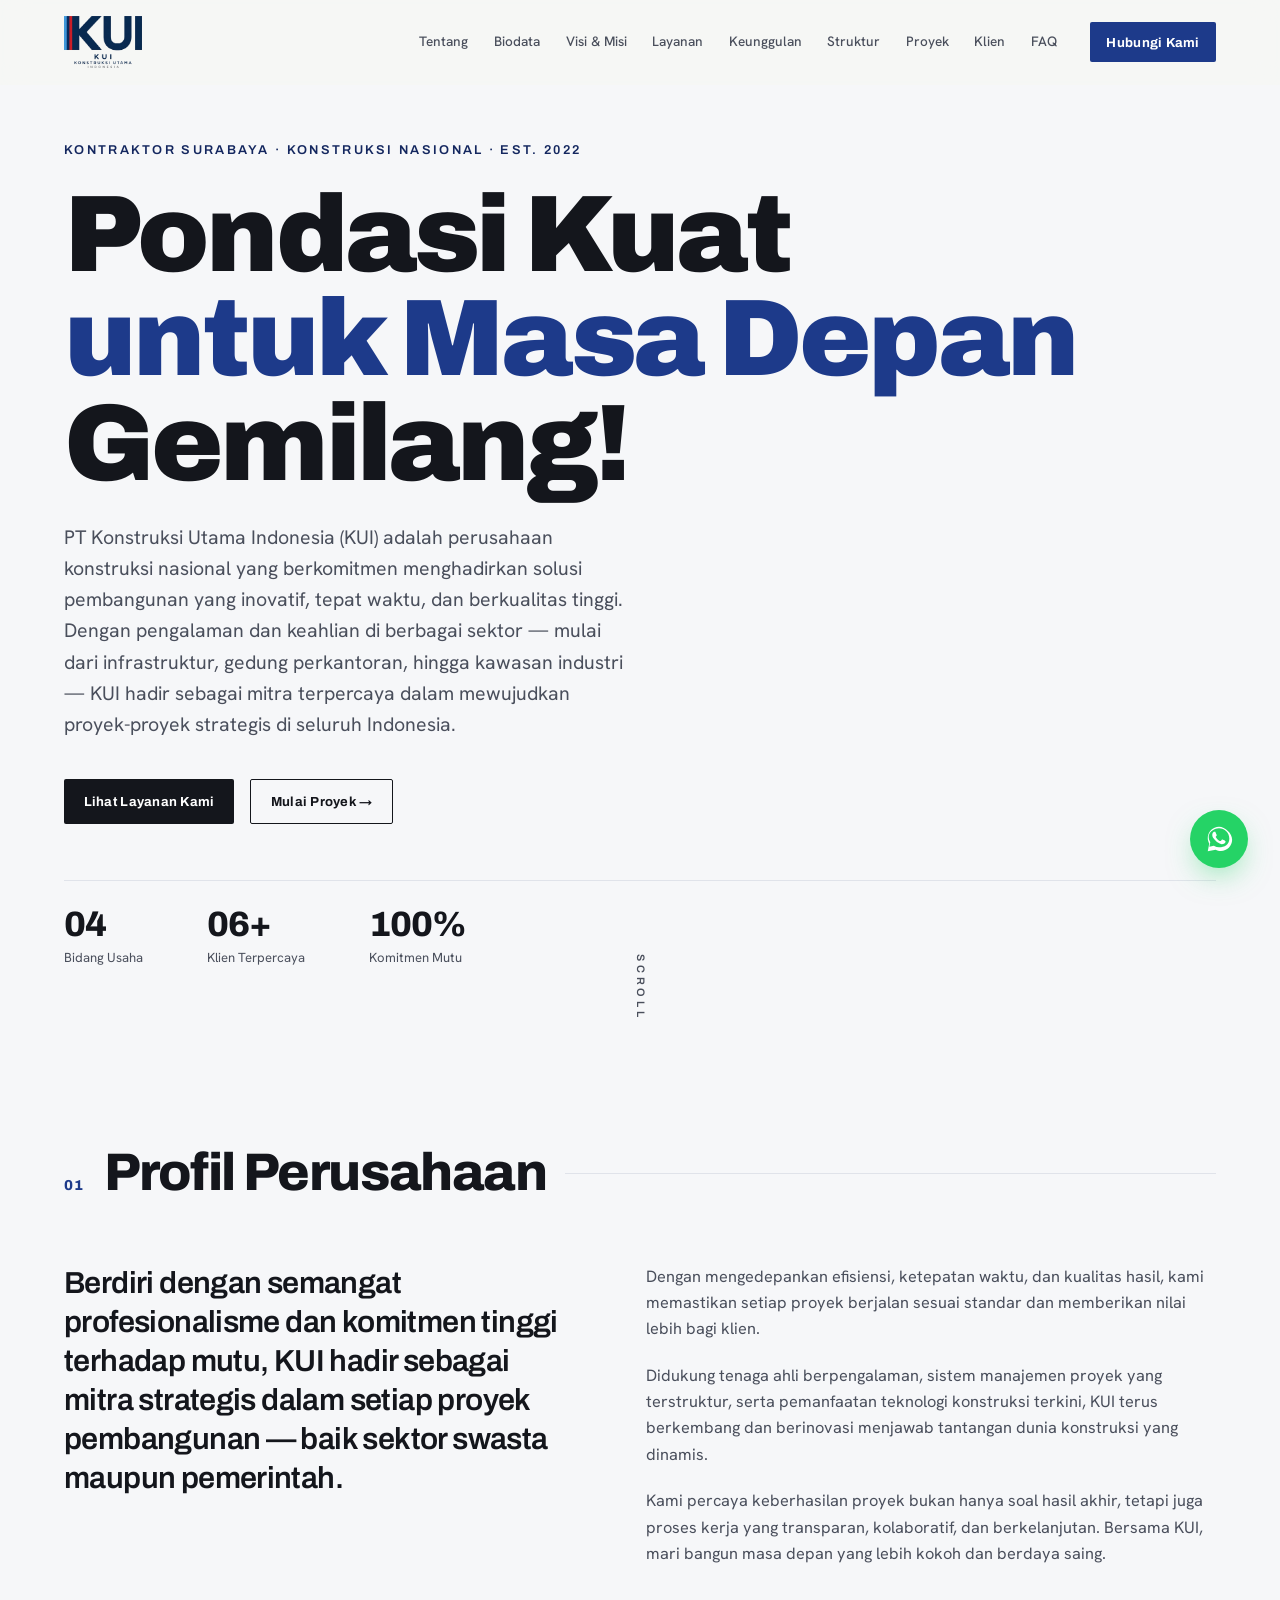
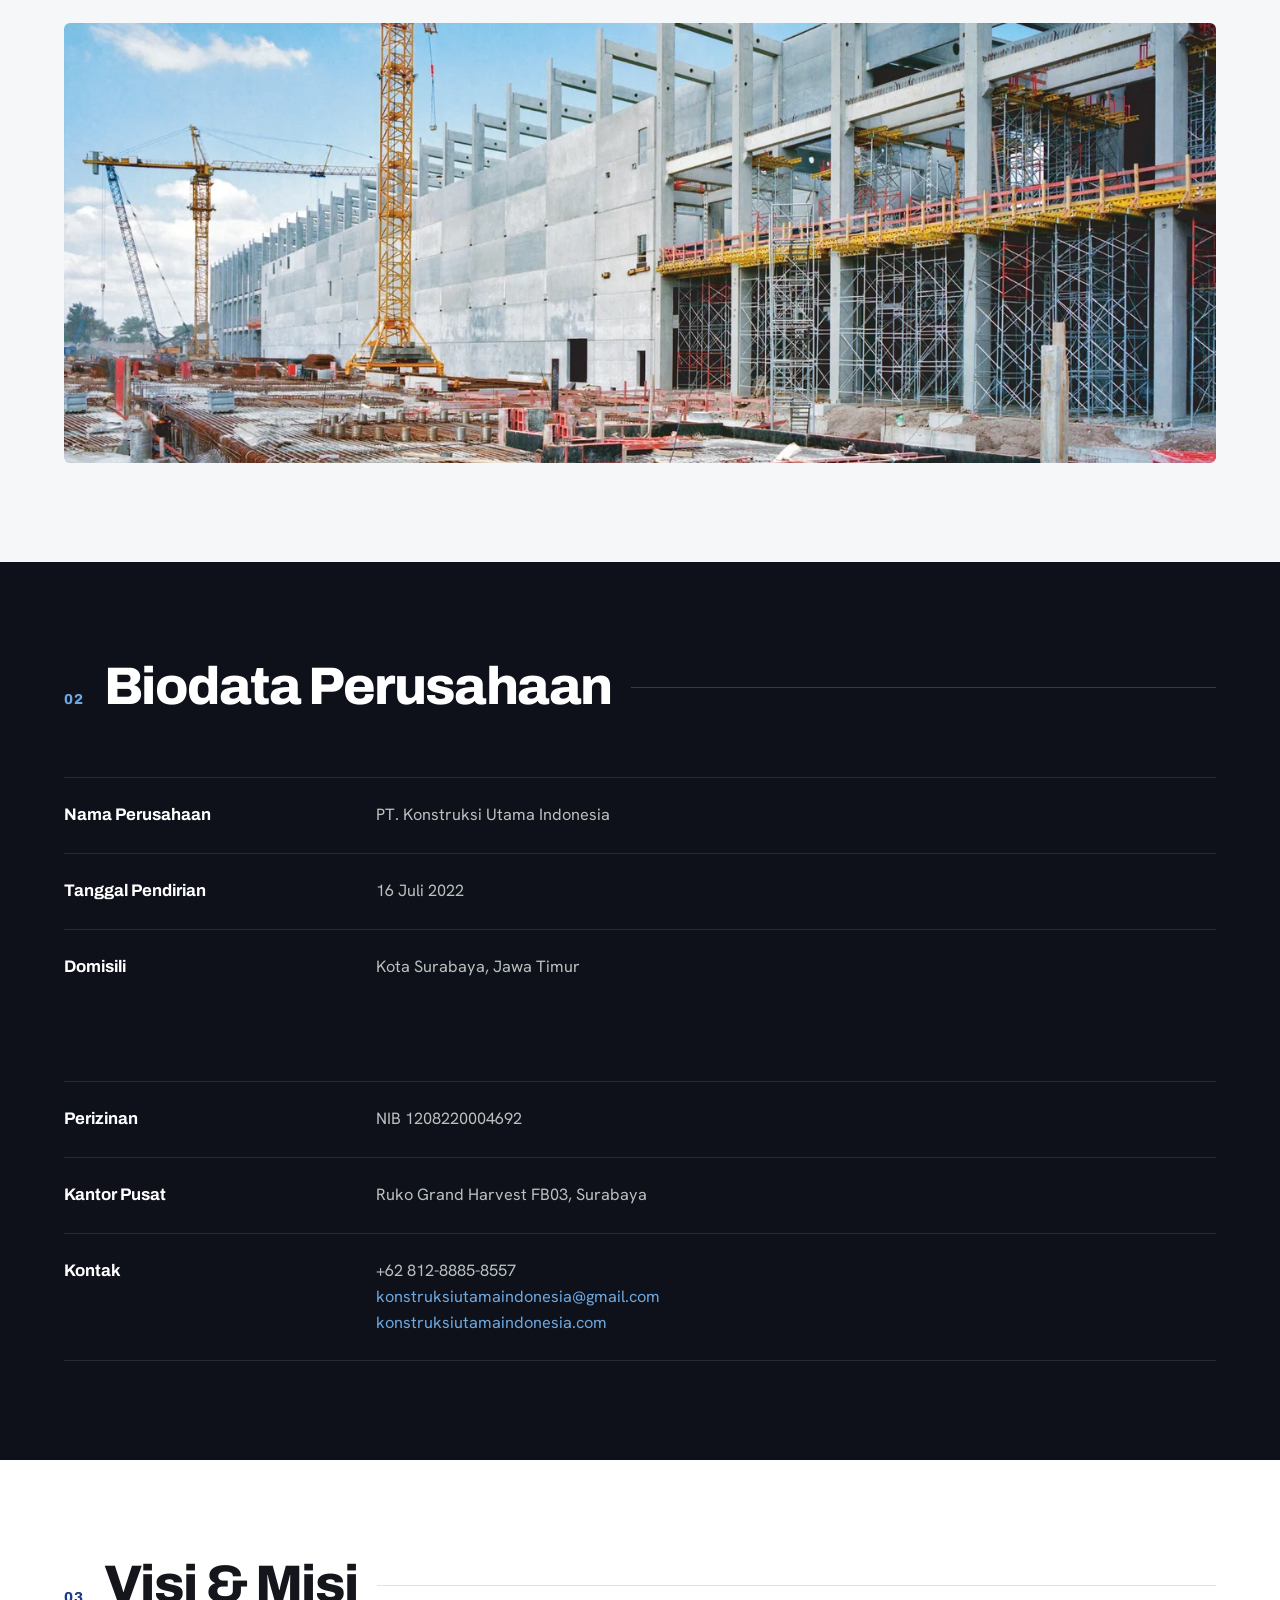
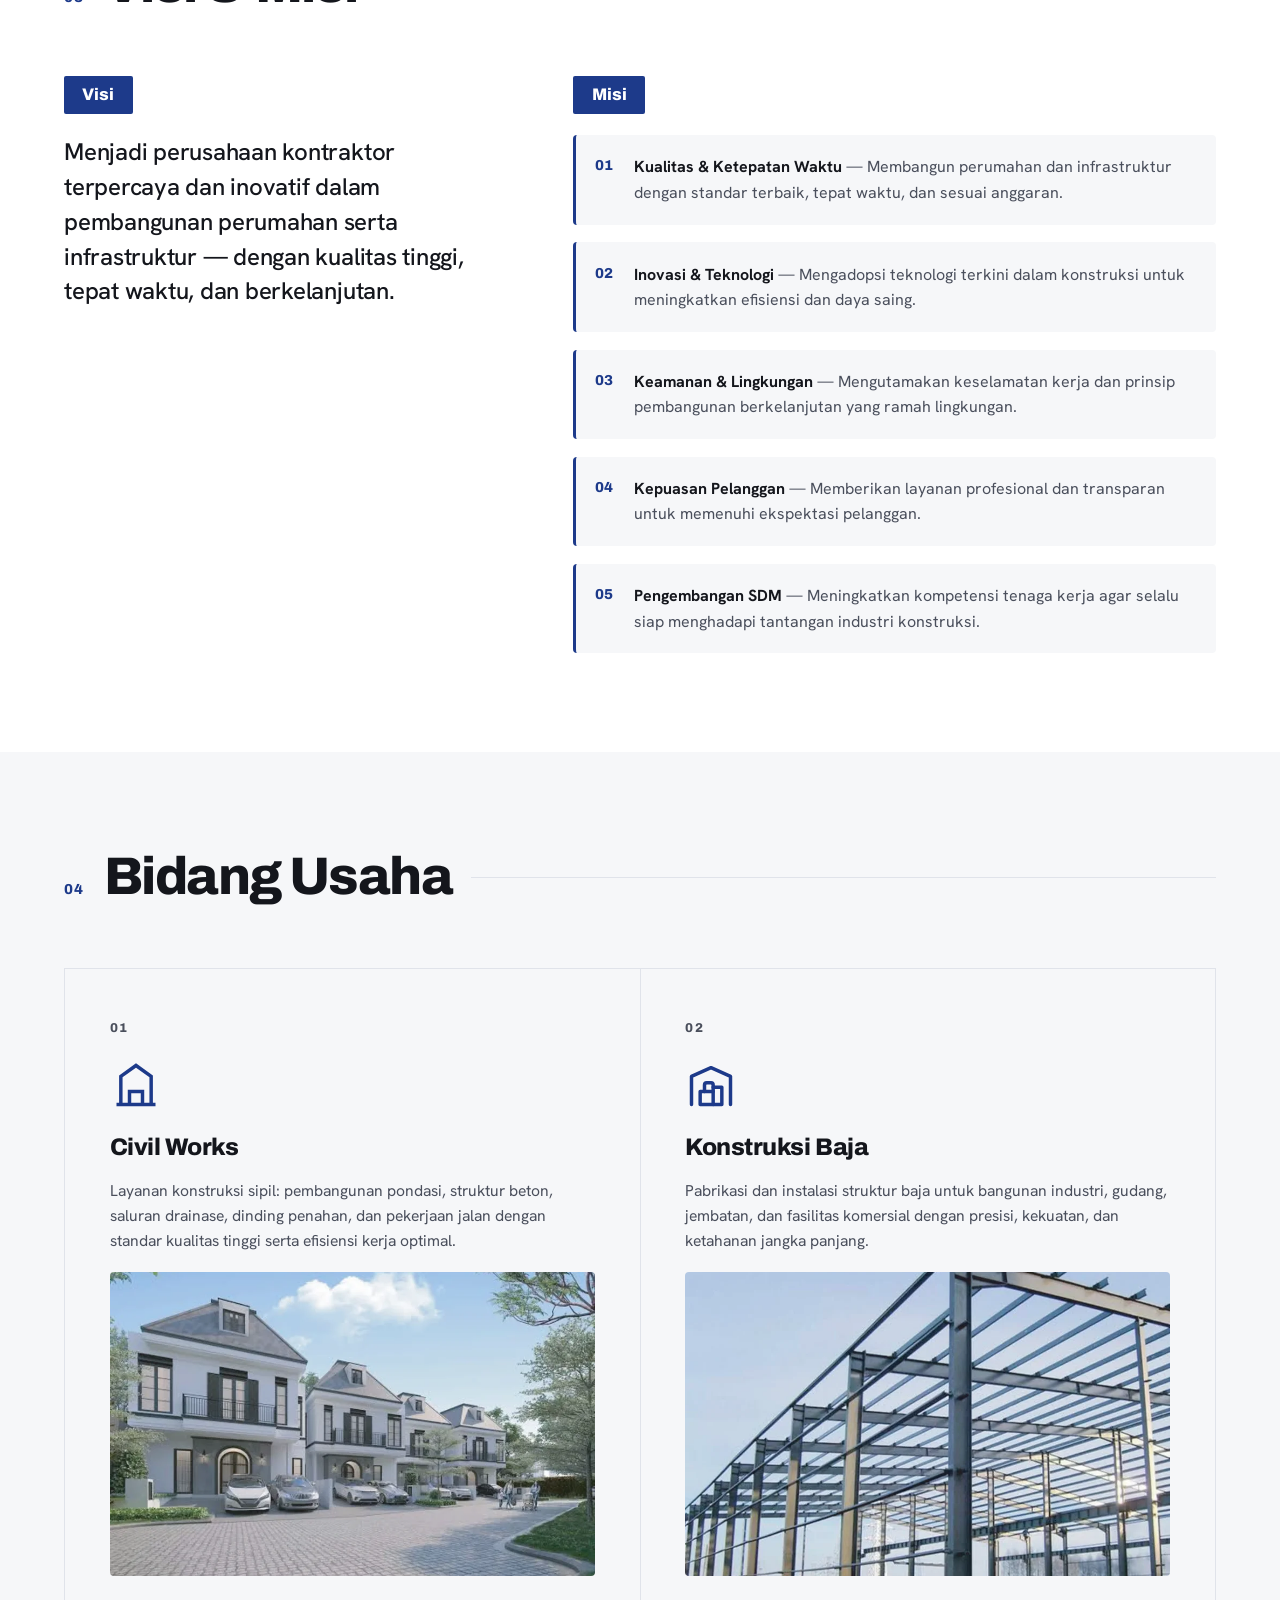
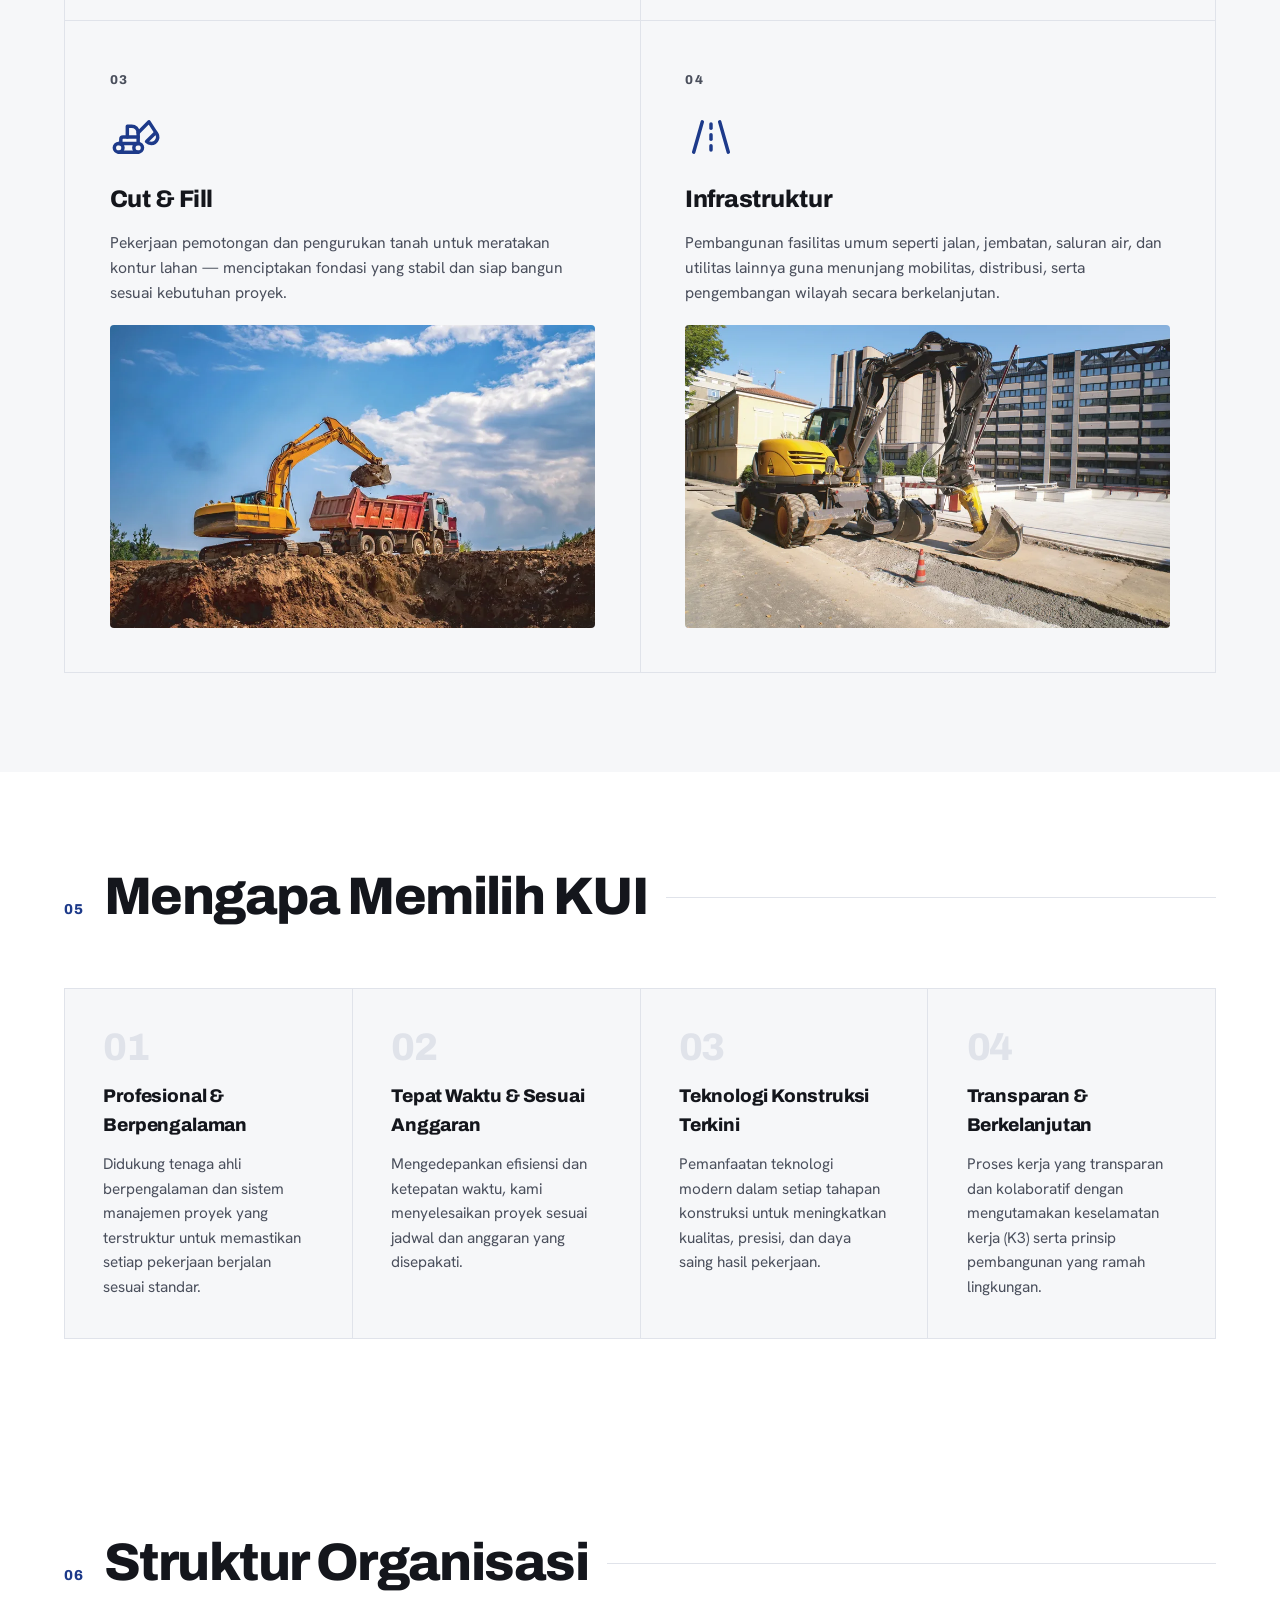
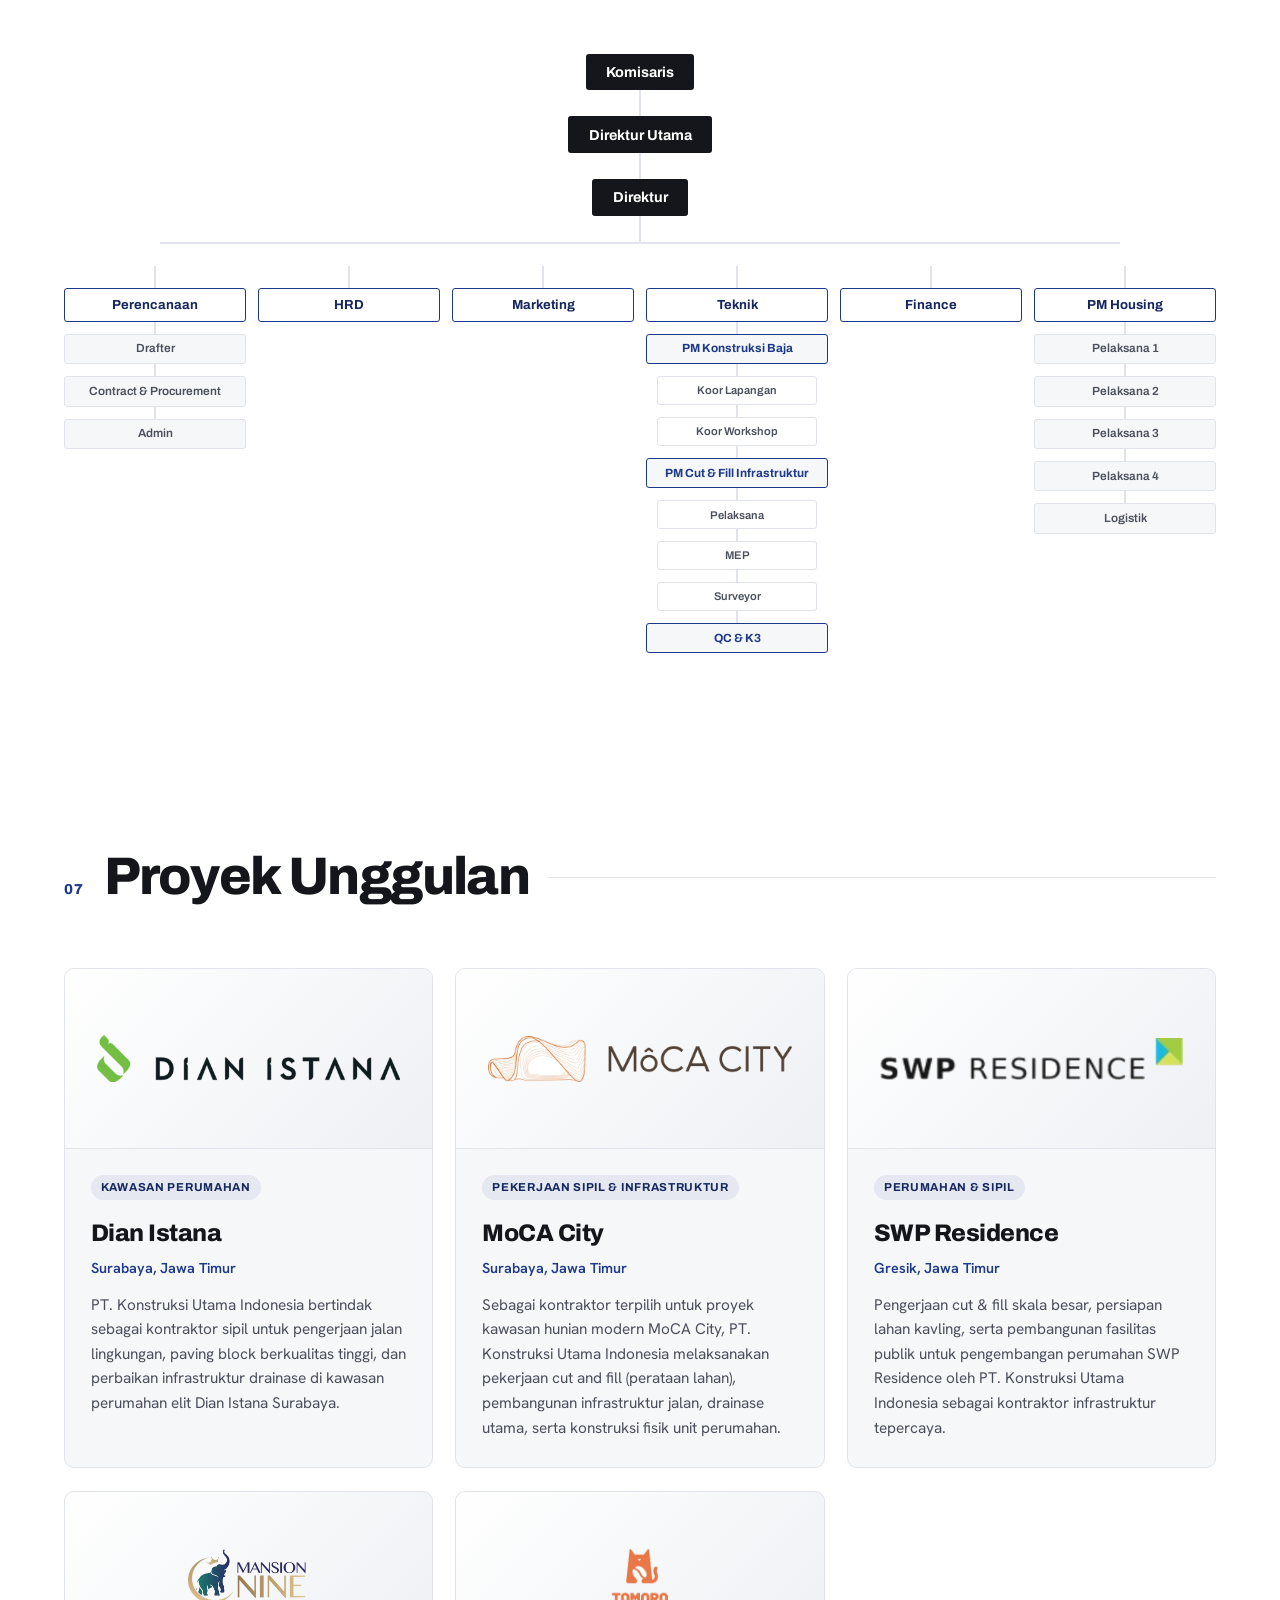
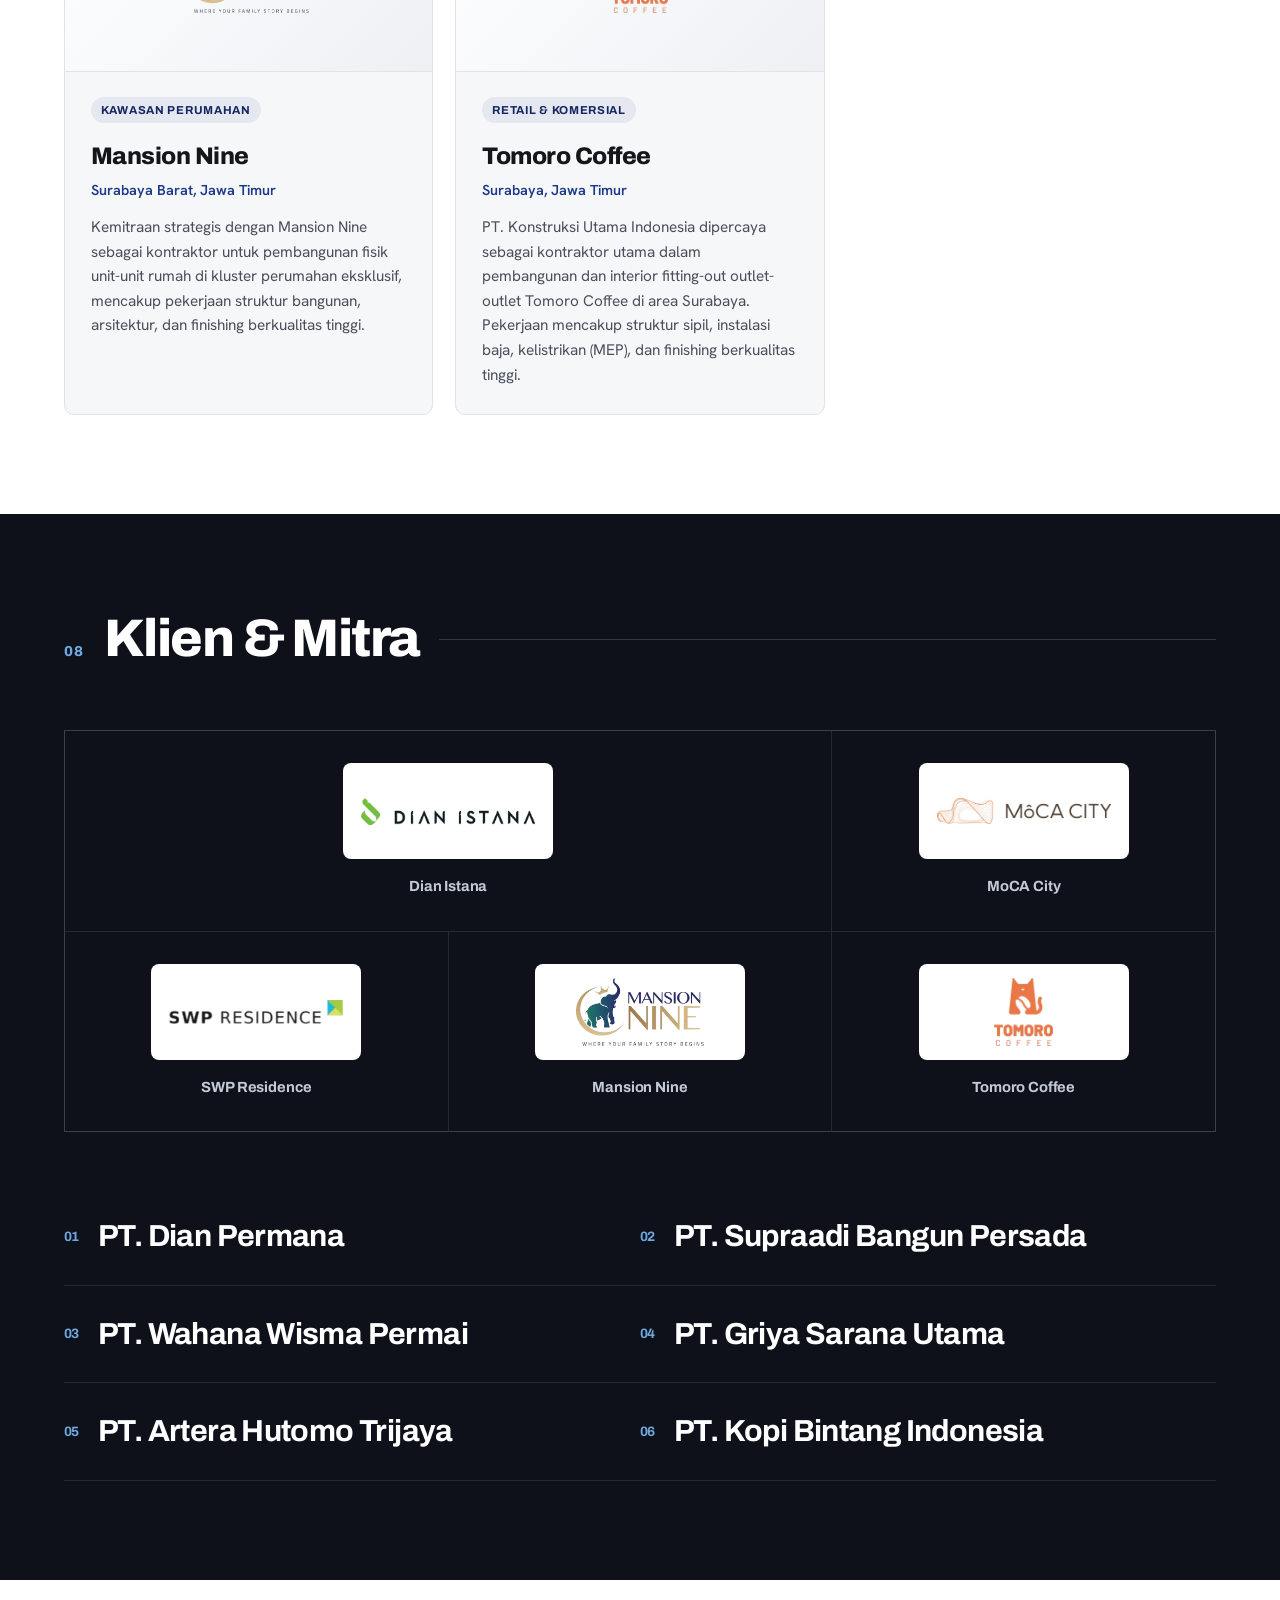
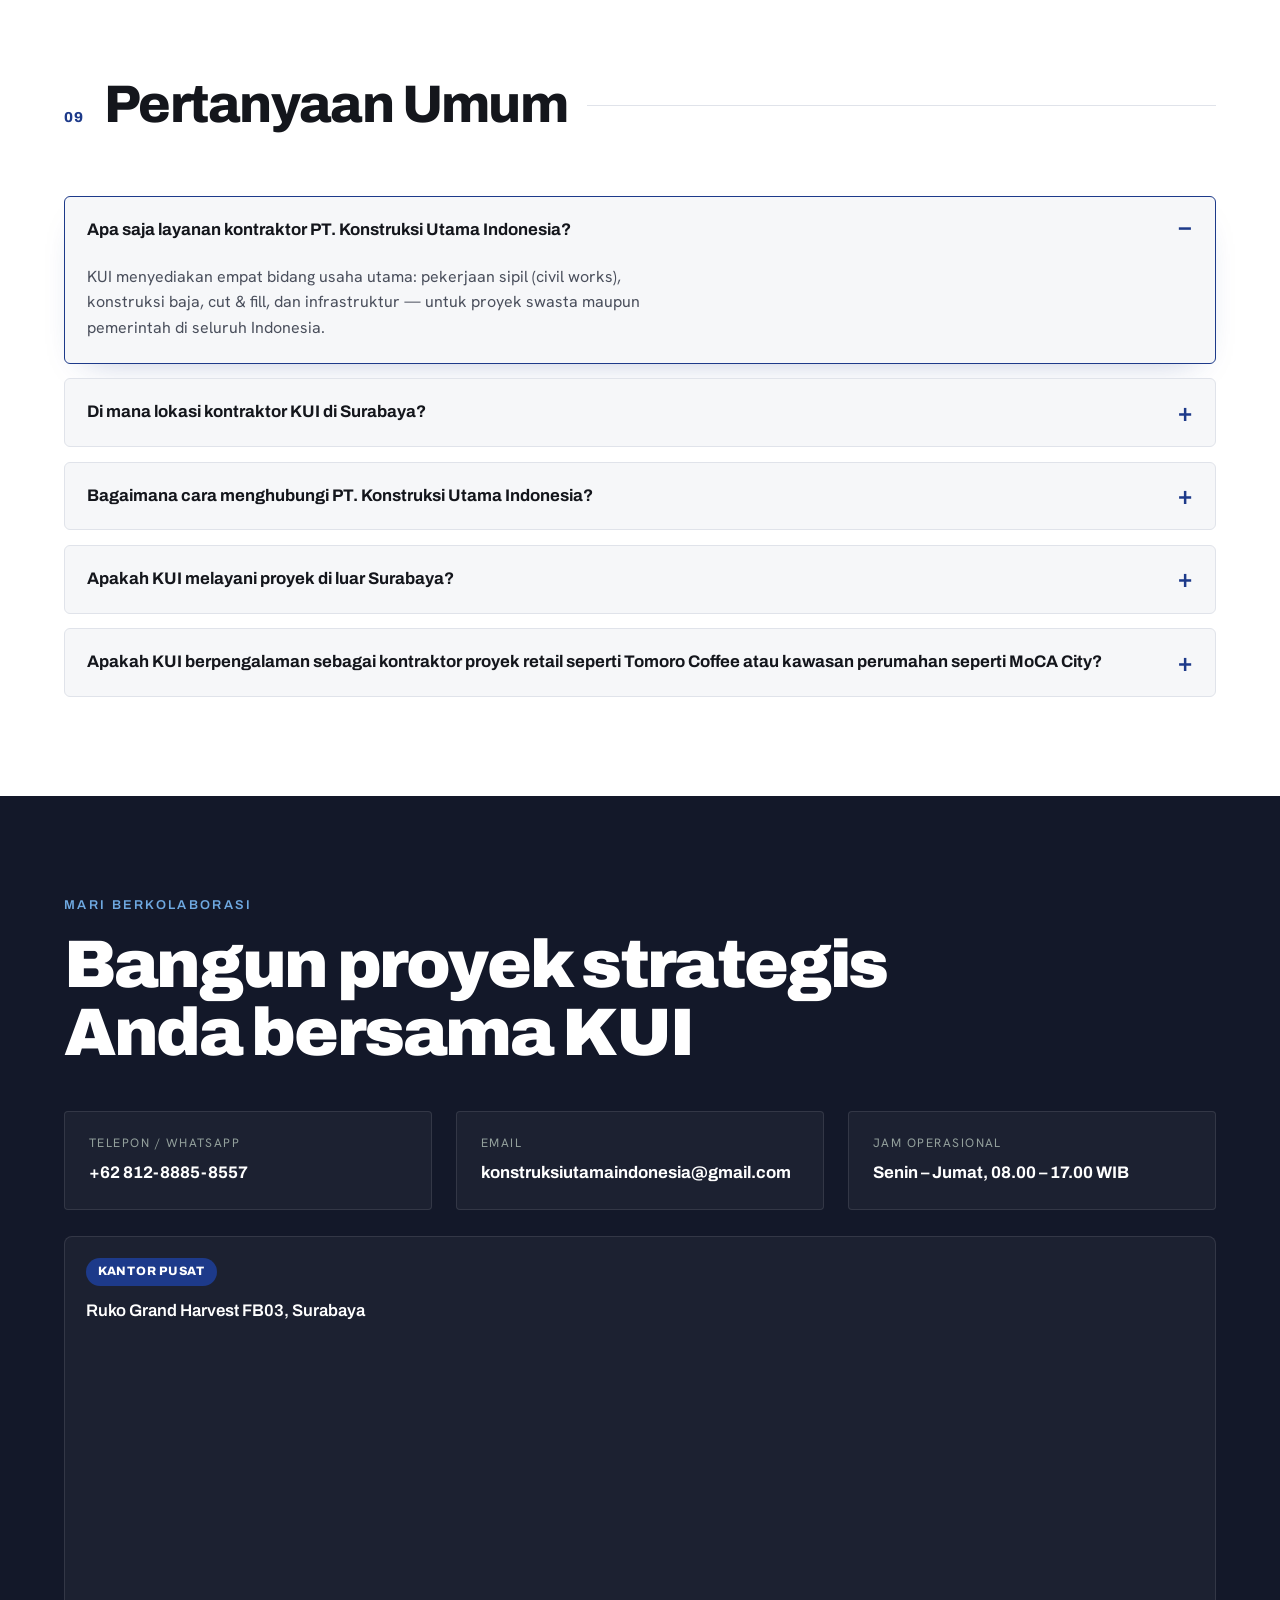
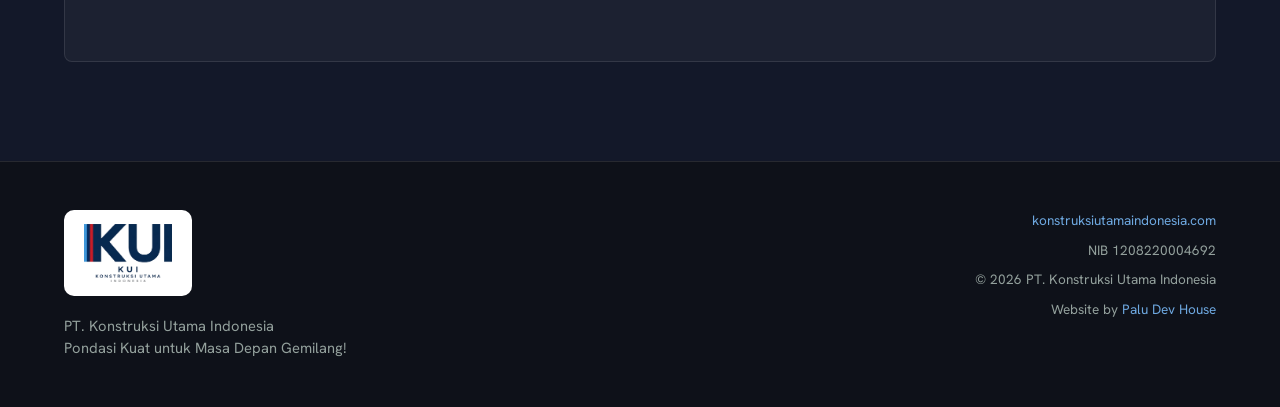
==== commit f5974a4c: "chore: remove unused assets and DS_Store junk - Delete assets/source/ working files (not deployed/re" ====
--- a/index.html
+++ b/index.html
@@ -193,7 +193,6 @@
     <div class="about__grid">
       <div class="about__lead reveal">
         <p>Berdiri dengan semangat profesionalisme dan komitmen tinggi terhadap mutu, KUI hadir sebagai mitra strategis dalam setiap proyek pembangunan — baik sektor swasta maupun pemerintah.</p>
-        <p style="margin-top: 1rem;">Sebagai kontraktor nasional tepercaya, PT. Konstruksi Utama Indonesia telah sukses menjadi mitra pembangunan utama untuk berbagai brand komersial ternama seperti Tomoro Coffee dan developer perumahan prestisius seperti MoCA City, Mansion Nine, Dian Istana, dan SWP Residence.</p>
       </div>
       <div class="about__cols">
         <p class="reveal" style="--d:.1s">Dengan mengedepankan efisiensi, ketepatan waktu, dan kualitas hasil, kami
